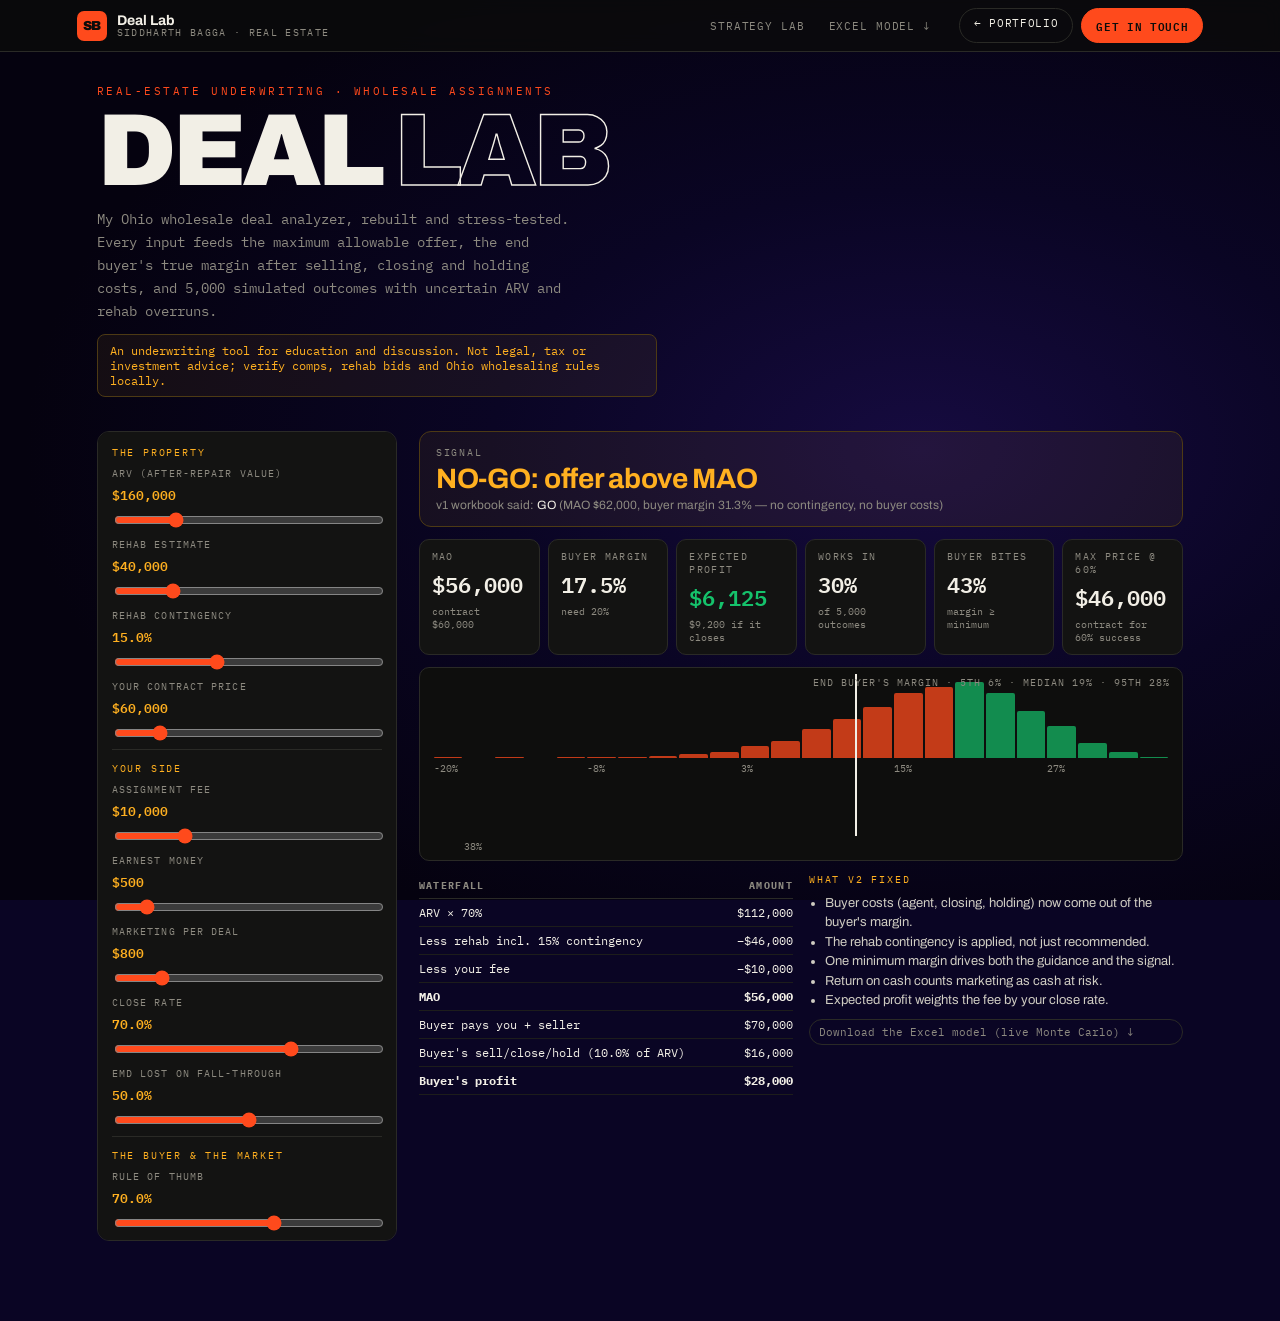
==== deal/index.html @ 759925b2 "Deploy portfolio 6800a5a" ====
<!doctype html>
<html lang="en">
  <head>
    <meta charset="UTF-8" />
    <meta name="viewport" content="width=device-width, initial-scale=1, viewport-fit=cover" />
    <title>Deal Lab | Siddharth Bagga</title>
    <meta name="description" content="Wholesale real-estate deal analyzer with Monte Carlo: maximum allowable offer, the end buyer's true margin after costs, and the odds a deal closes at a profit. By Siddharth Bagga." />
    <link rel="canonical" href="https://siddharthbagga29.github.io/deal/" />
    <meta name="theme-color" content="#0c0c0b" />
    <link rel="icon" href="/favicon.svg" type="image/svg+xml" />
    <meta property="og:type" content="website" />
    <meta property="og:title" content="Deal Lab — Siddharth Bagga" />
    <meta property="og:description" content="Stress-test a wholesale deal: MAO, buyer margin after all costs, 5,000 simulated outcomes." />
    <meta property="og:url" content="https://siddharthbagga29.github.io/deal/" />
    <meta property="og:image" content="https://siddharthbagga29.github.io/og.png" />
    <meta name="twitter:card" content="summary_large_image" />
    <link rel="preconnect" href="https://fonts.googleapis.com" />
    <link rel="preconnect" href="https://fonts.gstatic.com" crossorigin />
    <link rel="stylesheet" href="https://fonts.googleapis.com/css2?family=Archivo:wght@400;500;700;900&family=IBM+Plex+Mono:wght@400;500;600&display=swap" />
    <script type="application/ld+json">{"@context":"https://schema.org","@type":"WebApplication","name":"Deal Lab","url":"https://siddharthbagga29.github.io/deal/","applicationCategory":"FinanceApplication","operatingSystem":"Any","isAccessibleForFree":true,"author":{"@type":"Person","name":"Siddharth Bagga","url":"https://siddharthbagga29.github.io/"}}</script>
    <script type="module" crossorigin src="/assets/deal-CAB2uLjt.js"></script>
    <link rel="modulepreload" crossorigin href="/assets/styles-DfKLvva-.js">
    <link rel="modulepreload" crossorigin href="/assets/ops-BL6tucP7.js">
    <link rel="stylesheet" crossorigin href="/assets/styles-CeVORLeg.css">
    <link rel="stylesheet" crossorigin href="/assets/deal-DiV4Vrrs.css">
    <link rel="stylesheet" crossorigin href="/assets/lab-CRv44MjG.css">
  </head>
  <body>
    <div id="root"><main style="max-width:760px;margin:0 auto;padding:120px 16px;font-family:monospace;color:#8d8a80;background:#0c0c0b"><h1 style="color:#f2efe6">Deal Lab</h1><p>Wholesale deal analyzer with Monte Carlo: maximum allowable offer, the end buyer's margin after all costs, and the odds a deal works.</p></main></div>
  </body>
</html>
---- assets/styles-CeVORLeg.css ----
:root{--lightningcss-light: ;--lightningcss-dark:initial;color-scheme:dark;--ink:#0c0c0b;--ink2:#131312;--ink3:#1b1b19;--edge:#2a2a26;--bone:#f2efe6;--dim:#8d8a80;--hot:#ff4a1c;--amber:#ffb020;--grn:#15c26b;--cyan:#58d6ff;--red:#ff4d4d;--paper:#f4f1e8;--paperink:#1a1a17;--paperline:#d6d1c2;--disp:"Archivo", Helvetica, Arial, sans-serif;--mono:"IBM Plex Mono", ui-monospace, Menlo, monospace;--ser:"Spectral", Georgia, serif;--gutter:clamp(16px, 6vw, 92px)}*{box-sizing:border-box}html{background:#0a0524 radial-gradient(70% 60% at 72%,#160b40 0%,#0a0524 48%,#05020f 100%) fixed;margin:0}body{background:0 0;margin:0}main{z-index:1;position:relative}body{font-family:var(--disp);color:var(--bone);-webkit-font-smoothing:antialiased;overflow-x:hidden}a{color:inherit}button{font:inherit;color:inherit}::selection{background:var(--hot);color:var(--ink)}:focus-visible{outline:2px solid var(--hot);outline-offset:2px}.skip{z-index:100;background:var(--hot);color:var(--ink);font-family:var(--mono);border-radius:6px;padding:8px 12px;font-size:12px;position:fixed;top:-60px;left:8px}.skip:focus{top:8px}.tape{z-index:45;background:var(--ink2);border-bottom:1px solid var(--edge);height:30px;position:sticky;top:0;overflow:hidden}.tape-r{white-space:nowrap;width:max-content;line-height:30px;font-family:var(--mono);color:var(--dim);font-variant-numeric:tabular-nums;font-size:11px;display:flex}.tape-r span{padding-right:28px}.tape-r b{color:var(--bone);font-weight:500}.tape-r u{color:var(--dim);text-decoration:none}.tape-r u.up{color:var(--grn)}.tape-r u.down{color:var(--red)}.rig{position:relative}.vp{height:100vh;align-items:center;height:100svh;display:flex;position:sticky;top:0;overflow:hidden}.film{will-change:transform;display:flex}.panel{width:100vw;height:100vh;height:100svh;padding:96px var(--gutter) 200px;flex-direction:column;flex:none;justify-content:center;gap:14px;min-width:0;display:flex}.stack .panel{width:100%;height:auto;min-height:92svh;padding:56px 16px 170px}.panel-jarvis{justify-content:flex-start;padding-top:96px;overflow-y:auto}.stack .panel-jarvis{overflow:visible}.kicker{font-family:var(--mono);letter-spacing:.24em;text-transform:uppercase;color:var(--hot);font-size:10.5px}.mega{letter-spacing:-.045em;text-transform:uppercase;text-wrap:balance;margin:0;font-size:clamp(42px,10.5vw,142px);font-weight:900;line-height:.86}.mega em{-webkit-text-stroke:1.4px var(--bone);color:#0000;font-style:normal}.sub{font-family:var(--mono);color:var(--dim);max-width:60ch;margin:0;font-size:clamp(11.5px,1.4vw,14px);line-height:1.65}.sub b{color:var(--bone);font-weight:500}.sub a{text-decoration:none}.sec{letter-spacing:-.035em;text-transform:uppercase;margin:0;font-size:clamp(24px,4vw,46px);font-weight:900}.row{flex-wrap:wrap;gap:11px;display:flex}.foot{font-family:var(--mono);color:var(--dim);max-width:70ch;margin:18px 0 0;font-size:10.5px;line-height:1.6}.cta{border:1px solid var(--bone);font-family:var(--mono);letter-spacing:.1em;text-transform:uppercase;color:var(--bone);cursor:pointer;background:0 0;border-radius:999px;align-items:center;gap:9px;width:max-content;padding:11px 20px;font-size:11px;text-decoration:none;transition:background .25s,color .25s;display:inline-flex}.cta:hover{background:var(--bone);color:var(--ink)}.cta.hot{background:var(--hot);border-color:var(--hot);color:var(--ink);font-weight:600}.cta.hot:hover{background:var(--bone);border-color:var(--bone)}.hud{border:1px solid var(--edge);background:color-mix(in srgb, var(--ink2) 80%, transparent);border-radius:8px;grid-template-columns:repeat(auto-fit,minmax(150px,max-content));gap:6px 22px;max-width:860px;margin:4px 0 6px;padding:10px 14px;display:grid}.hud div{flex-direction:column;gap:2px;display:flex}.hud dt{font-family:var(--mono);letter-spacing:.2em;color:var(--amber);font-size:9px}.hud dd{font-family:var(--mono);color:var(--bone);margin:0;font-size:11.5px}.statrow{flex-wrap:wrap;gap:clamp(18px,4vw,56px);display:flex}.stat .v{letter-spacing:-.04em;font-variant-numeric:tabular-nums;color:var(--hot);font-size:clamp(30px,5.2vw,64px);font-weight:900;line-height:1}.stat .k{font-family:var(--mono);letter-spacing:.14em;text-transform:uppercase;color:var(--dim);max-width:20ch;margin-top:7px;font-size:10px;line-height:1.5}.term{border:1px solid var(--edge);background:#07090c;border-radius:4px;width:100%;max-width:860px;overflow:hidden}.term .th{border-bottom:1px solid var(--edge);font-family:var(--mono);letter-spacing:.14em;color:var(--amber);background:#0d1117;justify-content:space-between;gap:8px;padding:6px 10px;font-size:10px;display:flex}.term .tb{height:clamp(160px,30vh,260px);font-family:var(--mono);padding:11px 12px;font-size:12px;line-height:1.55;overflow-y:auto}.term .ln{white-space:pre-wrap;word-break:break-word}.term .sys{color:#8a6118}.term .ok{color:var(--grn)}.term .ok .jvt{color:var(--bone)}.term .hd{color:var(--amber);margin-top:7px;font-weight:600}.term .kv{gap:9px;display:flex}.term .kv b{color:#5e6b76;flex:none;min-width:112px;font-weight:400}.term a{color:var(--cyan);border-bottom:1px dotted var(--cyan);text-decoration:none}.term .cl{border-top:1px solid var(--edge);background:#05070a;align-items:center;gap:7px;padding:8px 11px;display:flex}.term .cl span{color:var(--amber);font-family:var(--mono)}.term .cl input{min-width:0;color:var(--bone);font-family:var(--mono);letter-spacing:.02em;background:0 0;border:0;outline:0;flex:1;font-size:16px}@media (min-width:761px){.term .cl input{font-size:12.5px}}.term .cl button{border:1px solid var(--amber);color:var(--amber);font-family:var(--mono);cursor:pointer;letter-spacing:.1em;background:0 0;padding:3px 8px;font-size:10px}.term .cl button:hover{background:var(--amber);color:#000}.fkrow{flex-wrap:wrap;gap:5px;display:flex}.fk{border:1px solid var(--edge);background:var(--ink2);color:var(--dim);font-family:var(--mono);cursor:pointer;letter-spacing:.08em;padding:6px 10px;font-size:10px}.fk:hover{border-color:var(--amber);color:var(--amber)}.model-grid{grid-template-columns:minmax(0,1.5fr) minmax(260px,1fr);align-items:start;gap:18px;width:100%;max-width:1180px;display:grid}@media (max-width:1000px){.model-grid{grid-template-columns:1fr}}.xl{background:var(--paper);color:var(--paperink);border-radius:4px;min-width:0;overflow:hidden;box-shadow:0 16px 40px #00000080}.xl .bar{color:#fff;background:#217346;flex-wrap:wrap;gap:9px;padding:6px 10px;font-size:11.5px;font-weight:600;display:flex}.xl .bar .f{opacity:.86;font-weight:400;font-family:var(--mono);margin-left:auto;font-size:10px}.xl .fb{border-bottom:1px solid var(--paperline);font-family:var(--mono);background:#fff;font-size:11.5px;display:flex}.xl .fb .nb{border-right:1px solid var(--paperline);background:#fafafa;width:62px;padding:5px 8px;font-weight:600}.xl .fb .fx{border-right:1px solid var(--paperline);color:#687078;place-items:center;width:26px;font-style:italic;display:grid}.xl .fb .fc{color:#1a56c4;white-space:nowrap;flex:1;min-width:0;padding:5px 9px;overflow-x:auto}.xl .gw{max-height:clamp(180px,40vh,380px);overflow:auto}.xl table{border-collapse:collapse;font-variant-numeric:tabular-nums;width:100%;min-width:600px}.xl th,.xl td{border:1px solid var(--paperline);height:21px;font-family:var(--mono);white-space:nowrap;padding:0 6px;font-size:11px}.xl th{color:#4a5560;text-align:center;z-index:1;background:#f0f0ee;font-size:9.5px;font-weight:500;position:sticky;top:0}.xl td.rn{color:#4a5560;text-align:center;background:#f0f0ee;width:26px;font-size:9.5px}.xl td.lb{font-family:var(--disp);font-weight:500}.xl td.lb.hd{color:#1a5c38;background:#eef4f0;font-weight:700}.xl td.n{text-align:right;cursor:cell}.xl td.yr,.xl td.lb.yr{color:#4a5560;background:#f7f7f5;font-weight:600}.xl td.out{color:#b26a00;background:#fff8e6;font-weight:600}.xl td.bad{color:#b3302b;background:#ffecec;font-weight:600}.xl td.inp{color:#1a56c4;background:#eaf1fd;font-weight:600}.xl td.est{color:#1a56c4}.xl td.sel{outline-offset:-2px;outline:2px solid #217346}.xl .sb{border-top:1px solid var(--paperline);font-family:var(--mono);color:#687078;background:#f0f0ee;flex-wrap:wrap;gap:14px;padding:5px 10px;font-size:10px;display:flex}.xl .sb b{color:#1b1f23;font-weight:600}.model-side{flex-direction:column;gap:14px;display:flex}.sliders{flex-wrap:wrap;gap:18px;display:flex}.sl{flex-direction:column;flex:1;gap:4px;min-width:140px;display:flex}.sl label{font-family:var(--mono);letter-spacing:.11em;text-transform:uppercase;color:var(--dim);font-size:10px}.sl output{font-family:var(--mono);color:var(--amber);font-size:15px;font-weight:600}.sl input{width:100%;accent-color:var(--hot)}.eqbox .k{font-family:var(--mono);letter-spacing:.11em;text-transform:uppercase;color:var(--dim);font-size:10px}.eqbox .v{font-family:var(--mono);color:var(--hot);font-variant-numeric:tabular-nums;font-size:clamp(26px,3.4vw,40px);font-weight:600;line-height:1.1}.eqbox .v.err{color:var(--red)}.eqbox .s{font-family:var(--mono);font-size:10.5px}.eqbox .s.pass{color:var(--grn)}.eqbox .s.fail{color:var(--red)}.sens-h{font-family:var(--mono);letter-spacing:.12em;text-transform:uppercase;color:var(--dim);margin-bottom:6px;font-size:9.5px}.sens-grid{font-family:var(--mono);grid-template-columns:44px repeat(5,1fr);gap:3px;font-size:11px;display:grid}.sens-grid .ax{color:var(--dim);place-items:center;font-size:10px;display:grid}.sens .cell{border:1px solid var(--edge);cursor:pointer;color:var(--bone);font-variant-numeric:tabular-nums;border-radius:3px;padding:6px 0;position:relative}.sens .cell.on{outline:2px solid var(--amber);outline-offset:1px}.vdr{perspective:900px;grid-template-columns:210px 1fr;gap:14px;width:100%;min-width:0;max-width:980px;display:grid}@media (max-width:760px){.vdr{grid-template-columns:1fr}}.vdr .idx{border:1px solid var(--edge);background:var(--ink2);border-radius:5px;height:max-content;padding:10px}.vdr .idx .t{font-family:var(--mono);letter-spacing:.16em;color:var(--amber);margin:7px 0 4px;font-size:9.5px}.vdr .idx button{text-align:left;width:100%;color:var(--dim);font-family:var(--disp);cursor:pointer;background:0 0;border:0;border-radius:3px;gap:7px;padding:6px;font-size:12px;display:flex;position:relative}.vdr .idx button .n{font-family:var(--mono);color:#5d6b79;z-index:1;font-size:10px;position:relative}.vdr .idx button:hover{color:var(--bone)}.vdr .idx button[aria-current=true]{color:var(--amber)}.vdr .idx .pill{z-index:0;background:#2a2118;border-radius:3px;position:absolute;inset:0}.vdr .idx button{isolation:isolate}.vdr .wm{font-family:var(--mono);color:var(--dim);font-size:10px}.doc{background:var(--paper);color:var(--paperink);transform-origin:top;background-image:repeating-linear-gradient(0deg,#0000 0 24px,#00000007 24px 25px);border-radius:3px;min-height:clamp(200px,34vh,300px);padding:clamp(16px,2.6vw,26px);position:relative;overflow:hidden;box-shadow:0 16px 40px #00000080}.doc:after{content:"CONFIDENTIAL";font-family:var(--mono);letter-spacing:.13em;color:#b3302b26;pointer-events:none;font-size:clamp(17px,3vw,30px);font-weight:600;position:absolute;top:22px;right:-26px;transform:rotate(25deg)}.doc h3{font-family:var(--ser);margin:0 0 3px;font-size:clamp(17px,2.3vw,22px);font-weight:600}.doc .dl{font-family:var(--mono);letter-spacing:.14em;color:#5f5c52;text-transform:uppercase;font-size:9.5px}.doc p,.doc ul{font-family:var(--ser);max-width:62ch;margin:9px 0;font-size:14px;line-height:1.6}.doc ul{padding-left:18px}.doc table{border-collapse:collapse;width:100%;font-family:var(--mono);font-variant-numeric:tabular-nums;margin:7px 0;font-size:11.5px}.doc th{text-align:left;letter-spacing:.11em;color:#5f5c52;border-bottom:1.5px solid var(--paperink);text-transform:uppercase;padding:0 8px 5px 0;font-size:9px}.doc td{border-bottom:1px solid var(--paperline);padding:5px 8px 5px 0}.doc .r{text-align:right}.rd{background:var(--paperink);color:#0000;cursor:pointer;border-radius:1px;padding:0 4px;transition:background .28s,color .28s}.rd:hover,.rd:focus-visible{color:var(--paperink);background:#ff4a1c38;outline:none}.worklist{width:100%;max-width:920px}.work{border-top:1px solid var(--edge);color:var(--bone);flex-wrap:wrap;align-items:baseline;gap:clamp(10px,2.4vw,26px);padding:clamp(10px,1.5vw,15px) 0;text-decoration:none;display:flex;position:relative}.work:last-child{border-bottom:1px solid var(--edge)}.work .num{font-family:var(--mono);color:var(--dim);flex:none;font-size:10.5px}.work .ttl{letter-spacing:-.025em;flex:1;min-width:0;font-size:clamp(17px,2.6vw,28px);font-weight:700}.work .meta{font-family:var(--mono);color:var(--dim);flex:none;font-size:10px}.work .underline{background:var(--hot);transform-origin:0;height:1px;position:absolute;bottom:-1px;left:0;right:0}.desk{z-index:40;pointer-events:none;border:1px solid var(--edge);-webkit-backdrop-filter:blur(6px);backdrop-filter:blur(6px);background:#131312eb;border-radius:10px;width:clamp(120px,12vw,180px);padding:8px 8px 5px;position:fixed;bottom:14px;left:14px}.desk canvas{aspect-ratio:25/17;filter:drop-shadow(0 12px 22px #0000008c);width:100%;display:block}.desk-act{font-family:var(--mono);letter-spacing:.15em;text-transform:uppercase;color:var(--hot);text-align:center;height:14px;margin-top:2px;font-size:9.5px;overflow:hidden}.desk-act span{display:inline-block}@media (max-width:620px){.desk{width:112px;padding:6px 6px 4px;bottom:8px;left:8px}.desk-act{font-size:8px}}.dots{z-index:44;flex-direction:column;gap:0;display:flex;position:fixed;top:50%;right:9px;transform:translateY(-50%)}.dots button{cursor:pointer;background:0 0;border:0;place-items:center;width:24px;height:24px;padding:0;display:grid;position:relative}.dots button:before{content:"";border:1px solid var(--dim);border-radius:50%;width:10px;height:10px;transition:background .2s,border-color .2s,transform .2s}.dots button[aria-current=true]:before{background:var(--hot);border-color:var(--hot);transform:scale(1.35)}.dot-label{white-space:nowrap;font-family:var(--mono);letter-spacing:.1em;text-transform:uppercase;color:var(--bone);background:var(--ink2);border:1px solid var(--edge);opacity:0;pointer-events:none;border-radius:4px;padding:3px 7px;font-size:10px;transition:opacity .2s;position:absolute;top:50%;right:18px;transform:translateY(-50%)}.dots button:hover .dot-label,.dots button:focus-visible .dot-label{opacity:1}.progress{background:var(--hot);transform-origin:0;z-index:46;height:2px;position:fixed;bottom:0;left:0;right:0}.hint{font-family:var(--mono);letter-spacing:.14em;color:var(--bone);z-index:46;text-transform:uppercase;pointer-events:none;font-size:10px;position:fixed;bottom:14px;left:50%;translate:-50%}.cursor{border:1px solid var(--hot);pointer-events:none;z-index:90;mix-blend-mode:difference;border-radius:50%;position:fixed;top:0;left:0;translate:-50% -50%}.bursts{pointer-events:none;z-index:80;position:fixed;inset:0}.burst{font-family:var(--mono);color:var(--amber);white-space:nowrap;background:#0c0c0bd9;border:1px solid #3a2e20;border-radius:4px;padding:3px 7px;font-size:11px;position:absolute;translate:-50% -100%}.ripple{border:1.5px solid var(--hot);border-radius:50%;width:22px;height:22px;margin:-11px 0 0 -11px;position:absolute}.orb{flex:none;place-items:center;display:grid;position:relative}.orb-ring{border:1.5px solid;border-radius:50%;position:absolute;inset:8%;border-top-color:#0000!important}.orb-core{border-radius:50%;width:46%;height:46%;box-shadow:0 0 22px #ff4a1c73}.jx{border:1px solid var(--edge);background:linear-gradient(#151513,#10100f);border-radius:12px;flex-direction:column;width:100%;min-width:0;display:flex;overflow:hidden}.jx-station{max-width:920px}.jx-head{border-bottom:1px solid var(--edge);align-items:center;gap:12px;padding:10px 12px;display:flex}.jx-title{flex-direction:column;flex:1;min-width:0;display:flex}.jx-title strong{font-family:var(--mono);letter-spacing:.3em;font-size:13px}.jx-title span{font-family:var(--mono);color:var(--dim);white-space:nowrap;text-overflow:ellipsis;font-size:10px;overflow:hidden}.jx-status{font-family:var(--mono);letter-spacing:.12em;text-transform:uppercase;border:1px solid var(--edge);color:var(--dim);white-space:nowrap;border-radius:999px;padding:4px 8px;font-size:10px}.jx-status.s-listening{color:var(--grn);border-color:var(--grn)}.jx-status.s-armed{color:var(--amber);border-color:var(--amber)}.jx-status.s-thinking{color:var(--cyan);border-color:var(--cyan)}.jx-status.s-speaking{color:var(--hot);border-color:var(--hot)}.jx-icon{border:1px solid var(--edge);color:var(--dim);cursor:pointer;background:0 0;border-radius:6px;flex:none;width:30px;height:30px}.jx-icon:hover{color:var(--bone);border-color:var(--dim)}.jx-pulse{border-bottom:1px solid var(--edge);scrollbar-width:none;background:#0b0b0a;gap:2px;display:flex;overflow-x:auto}.jx-pulse span{border-right:1px solid var(--edge);flex-direction:column;min-width:max-content;padding:5px 10px;display:flex}.jx-pulse i{font-style:normal;font-family:var(--mono);letter-spacing:.16em;color:var(--dim);font-size:8.5px}.jx-pulse b{font-family:var(--mono);color:var(--grn);font-variant-numeric:tabular-nums;font-size:11px;font-weight:500}.jx-body{flex:1;min-height:0;display:flex}.jx-main{flex-direction:column;flex:1;min-width:0;min-height:0;display:flex}.jx-log{flex-direction:column;gap:10px;height:clamp(170px,32vh,300px);padding:12px;display:flex;overflow-y:auto}.jx-full .jx-log{flex:1;height:auto;min-height:0}.jx-msg{word-break:break-word;border-radius:10px;max-width:90%;padding:9px 12px;font-size:13.5px;line-height:1.55}.jx-msg.u{background:#2a2118;border:1px solid #3a2e20;align-self:flex-end}.jx-msg.u.interim{opacity:.6;font-style:italic}.jx-msg.a{background:var(--ink3);border:1px solid var(--edge);align-self:flex-start}.jx-text{white-space:pre-wrap}.jx-skills{flex-wrap:wrap;gap:6px;margin-top:8px;display:flex}.skill{border:1px solid var(--hot);color:var(--hot);font-family:var(--mono);cursor:pointer;background:#ff4a1c14;border-radius:6px;align-items:center;gap:5px;padding:5px 9px;font-size:11px;text-decoration:none;display:inline-flex}.skill:hover{background:var(--hot);color:var(--ink)}.jx-meta{font-family:var(--mono);color:var(--dim);flex-wrap:wrap;align-items:center;gap:10px;margin-top:7px;font-size:10px;display:flex}.jx-meta button{color:var(--dim);font-family:var(--mono);cursor:pointer;background:0 0;border:0;padding:0;font-size:10px;-webkit-text-decoration:underline dotted;text-decoration:underline dotted}.jx-meta button:hover{color:var(--bone)}.tag{border:1px solid var(--edge);text-transform:uppercase;letter-spacing:.1em;border-radius:3px;padding:1px 6px;font-size:9px}.tag.e-instant{color:var(--grn);border-color:#1d4a33}.tag.e-neural{color:var(--cyan);border-color:#1e4252}.tag.e-guard-fallback{color:var(--amber);border-color:#4d3a14}.jx-src,.jx-trace{border:1px solid var(--edge);background:#0d0d0c;border-radius:6px;margin:8px 0 0;padding:8px 8px 8px 26px;font-size:11.5px;overflow:hidden}.jx-src li{color:var(--dim);margin:3px 0}.jx-src b{color:var(--amber);font-weight:500;font-family:var(--mono);font-size:10.5px}.jx-trace{font-family:var(--mono);font-size:10.5px}.jx-trace li{color:var(--dim);margin:2px 0}.jx-trace code{color:var(--cyan)}.jx-trace .k-guard code{color:var(--amber)}.jx-trace .k-tool code{color:var(--hot)}.digest-h{font-family:var(--mono);letter-spacing:.14em;color:var(--amber);justify-content:space-between;align-items:center;margin-bottom:4px;font-size:10px;display:flex}.digest p{border-left:2px solid #0000;border-radius:2px;margin:6px 0;padding:4px 8px;transition:background .3s,border-color .3s}.digest p.now{border-left-color:var(--hot);background:#ff4a1c1a}.digest b{color:var(--amber);font-weight:600}.jx-warn{font-family:var(--mono);color:var(--amber);margin:0 12px;font-size:11px}.jx-note{font-family:var(--mono);color:var(--dim);margin:0 12px 10px;font-size:10.5px}.jx-compose{border-top:1px solid var(--edge);align-items:center;gap:7px;padding:10px;display:flex}.jx-compose input{background:var(--ink);border:1px solid var(--edge);min-width:0;color:var(--bone);font-family:var(--disp);border-radius:8px;outline:0;flex:1;padding:9px 12px;font-size:16px}@media (min-width:761px){.jx-compose input{font-size:13.5px}}.jx-compose input:focus{border-color:var(--hot)}.jx-agent{background:var(--ink);color:var(--bone);border:1px solid var(--edge);font-family:var(--mono);border-radius:8px;padding:8px;font-size:11px}.jx-mic,.jx-send{cursor:pointer;border-radius:8px;flex:none}.jx-mic{border:1px solid var(--edge);background:var(--ink);width:40px;height:38px;color:var(--bone);place-items:center;display:grid}.jx-mic.live{border-color:var(--grn);color:var(--grn);box-shadow:0 0 0 4px #15c26b26}.jx-mic:disabled{opacity:.35;cursor:not-allowed}.jx-send{border:1px solid var(--hot);background:var(--hot);color:var(--ink);font-family:var(--mono);letter-spacing:.09em;text-transform:uppercase;height:38px;padding:0 15px;font-size:11px;font-weight:600}.jx-send:disabled{opacity:.45;cursor:default}.jx-chips{flex-wrap:wrap;gap:6px;padding:0 10px 8px;display:flex}.chip{border:1px solid var(--edge);color:var(--dim);font-family:var(--mono);cursor:pointer;background:0 0;border-radius:999px;padding:5px 9px;font-size:10.5px}.chip:hover{border-color:var(--hot);color:var(--hot)}.jx-toggles{flex-wrap:wrap;align-items:center;gap:14px;padding:0 12px 10px;display:flex}.toggle{cursor:pointer;font-family:var(--mono);color:var(--bone);background:0 0;border:0;align-items:center;gap:7px;padding:0;font-size:10.5px;display:inline-flex}.toggle:disabled{opacity:.4;cursor:not-allowed}.toggle em{color:var(--dim);font-style:normal}.toggle .track{background:var(--edge);border-radius:999px;width:28px;height:14px;padding:2px;display:flex}.toggle[aria-checked=true] .track{background:var(--hot)}.toggle .knob{background:var(--bone);border-radius:50%;width:10px;height:10px;display:block}.jx-rail{border-right:1px solid var(--edge);flex-direction:column;flex:none;gap:6px;width:250px;padding:10px;display:flex;overflow-y:auto}@media (max-width:860px){.jx-rail{display:none}}.rail-h{font-family:var(--mono);letter-spacing:.2em;text-transform:uppercase;color:var(--amber);margin:8px 0 2px;font-size:9.5px}.rail-item{text-align:left;cursor:pointer;background:0 0;border:1px solid #0000;border-radius:6px;flex-direction:column;gap:2px;padding:7px 8px;display:flex}.rail-item b{font-size:13px}.rail-item span{font-family:var(--mono);color:var(--dim);font-size:10px}.rail-item:hover{background:var(--ink3)}.rail-item[aria-pressed=true]{border-color:var(--hot);background:#ff4a1c12}.rail-card{border:1px solid var(--edge);border-radius:8px;flex-direction:column;gap:8px;padding:8px;font-size:12px;display:flex}.rail-row{flex-wrap:wrap;align-items:center;gap:6px;display:flex}.rail-row em{width:100%;font-style:normal;font-family:var(--mono);color:var(--dim);padding-left:14px;font-size:10px}.led{background:var(--edge);border-radius:50%;flex:none;width:8px;height:8px}.led.on{background:var(--grn);box-shadow:0 0 8px var(--grn)}.led.warn{background:var(--amber)}.dl-bar{background:var(--edge);border-radius:2px;height:4px;overflow:hidden}.dl-bar i{background:var(--cyan);height:100%;display:block}.rail-skills{color:var(--dim);flex-direction:column;gap:5px;margin:0;padding:0;font-size:11.5px;list-style:none;display:flex}.rail-skills code{color:var(--hot);font-size:10.5px}.launcher{z-index:50;border:1px solid var(--edge);cursor:pointer;-webkit-backdrop-filter:blur(8px);backdrop-filter:blur(8px);background:#131312eb;border-radius:999px;align-items:center;gap:10px;padding:6px 14px 6px 6px;display:flex;position:fixed;bottom:26px;right:16px;box-shadow:0 10px 30px #00000080}.launcher>span{font-family:var(--mono);letter-spacing:.08em;text-transform:uppercase;align-items:center;gap:8px;font-size:11px;display:flex}.launcher kbd,.pal kbd{font-family:var(--mono);border:1px solid var(--edge);color:var(--dim);border-radius:4px;padding:1px 5px;font-size:9.5px}@media (hover:none){.launcher kbd{display:none}}@media (max-width:620px){.launcher{bottom:16px;right:10px}}.overlay{z-index:70;-webkit-backdrop-filter:blur(10px);backdrop-filter:blur(10px);background:#050505b8;justify-content:center;align-items:center;padding:16px;display:flex;position:fixed;inset:0}.overlay-panel{width:min(1180px,100%);height:min(860px,100%);display:flex}.overlay-panel .jx{height:100%;box-shadow:0 30px 80px #0009}@media (max-width:620px){.overlay{padding:0}.overlay-panel .jx{border-radius:0}}.pal-back{z-index:85;-webkit-backdrop-filter:blur(4px);backdrop-filter:blur(4px);background:#05050599;justify-content:center;align-items:flex-start;padding:12vh 16px 16px;display:flex;position:fixed;inset:0}.pal{background:var(--ink2);border:1px solid var(--edge);border-radius:12px;width:min(620px,100%);overflow:hidden;box-shadow:0 30px 80px #0009}.pal input{border:0;border-bottom:1px solid var(--edge);width:100%;color:var(--bone);font-size:16px;font-family:var(--disp);background:0 0;outline:0;padding:14px 16px}.pal ul{max-height:50vh;margin:0;padding:6px;list-style:none;overflow-y:auto}.pal-g{font-family:var(--mono);letter-spacing:.18em;text-transform:uppercase;color:var(--amber);padding:8px 10px 4px;font-size:9.5px}.pal button{text-align:left;cursor:pointer;background:0 0;border:0;border-radius:6px;justify-content:space-between;gap:10px;width:100%;padding:8px 10px;font-size:13.5px;display:flex}.pal button.on{background:var(--ink3);color:var(--hot)}.pal-f{border-top:1px solid var(--edge);font-family:var(--mono);color:var(--dim);gap:14px;padding:8px 14px;font-size:10px;display:flex}@media (prefers-reduced-motion:reduce){*{scroll-behavior:auto!important;transition-duration:.01ms!important;animation-duration:.01ms!important}}.jx-seg{border:1px solid var(--edge);border-radius:8px;gap:2px;width:max-content;max-width:calc(100% - 20px);margin:0 10px;padding:3px;display:flex}.jx-seg button{font-family:var(--mono);letter-spacing:.08em;text-transform:uppercase;color:var(--dim);cursor:pointer;isolation:isolate;background:0 0;border:0;border-radius:6px;padding:5px 12px;font-size:10.5px;position:relative}.jx-seg button[aria-selected=true]{color:var(--ink)}.jx-seg .seg-pill{background:var(--hot);z-index:-1;border-radius:6px;position:absolute;inset:0}.jx-station .jx-compose{border-top:0}.jx-station .jx-seg{margin-top:10px}.jx-station .jx-main>.jx-log{border-bottom:1px solid var(--edge)}@media (max-width:620px){.dots{display:none}.launcher{padding:5px}.launcher>span{display:none}.desk-act{white-space:nowrap;text-overflow:ellipsis;overflow:hidden}.jx-title span{display:none}.jx-log{height:38svh}.hud{grid-template-columns:1fr 1fr}}.nav{z-index:47;height:52px;padding:0 var(--gutter);background:color-mix(in srgb, var(--ink) 82%, transparent);-webkit-backdrop-filter:blur(10px);backdrop-filter:blur(10px);border-bottom:1px solid var(--edge);align-items:center;gap:18px;display:flex;position:fixed;top:30px;left:0;right:0}.nav-id{align-items:center;gap:10px;min-width:0;text-decoration:none;display:flex}.mono-mark{background:var(--hot);width:30px;height:30px;color:var(--ink);letter-spacing:-.02em;border-radius:7px;flex:none;place-items:center;font-size:13px;font-weight:900;display:grid}.nav-name{white-space:nowrap;flex-direction:column;font-size:14px;font-weight:700;line-height:1.1;display:flex}.nav-name em{font-style:normal;font-family:var(--mono);letter-spacing:.14em;text-transform:uppercase;color:var(--dim);font-size:9.5px;font-weight:400}.nav-links{gap:4px;margin-left:auto;display:flex}.nav-links a{font-family:var(--mono);letter-spacing:.08em;text-transform:uppercase;color:var(--dim);padding:8px 10px;font-size:11px;text-decoration:none;position:relative}.nav-links a:hover,.nav-links a[aria-current]{color:var(--bone)}.nav-u{background:var(--hot);border-radius:1px;height:2px;position:absolute;bottom:2px;left:10px;right:10px}.nav-cta{flex:none;gap:8px;display:flex}.nav-btn{border:1px solid var(--edge);font-family:var(--mono);letter-spacing:.06em;text-transform:uppercase;cursor:pointer;white-space:nowrap;background:0 0;border-radius:999px;padding:7px 14px;font-size:11px;text-decoration:none}.nav-btn:hover{border-color:var(--bone)}.nav-btn.hot{background:var(--hot);border-color:var(--hot);color:var(--ink);font-weight:600}@media (max-width:980px){.nav-links{display:none}.nav-cta{margin-left:auto}}@media (max-width:480px){.nav-name em{display:none}.nav-btn{padding:7px 10px;font-size:10px}.nav-name{font-size:13px}}.stack .panel{padding-top:104px}.avail{width:max-content;max-width:100%;font-family:var(--mono);letter-spacing:.04em;color:var(--bone);background:#15c26b12;border:1px solid #1d4a33;border-radius:999px;align-items:center;gap:9px;padding:6px 12px;font-size:11px;display:inline-flex}.pulse{background:var(--grn);border-radius:50%;flex:none;width:8px;height:8px;animation:2s infinite pulse;box-shadow:0 0 #15c26b99}@keyframes pulse{70%{box-shadow:0 0 0 8px #15c26b00}to{box-shadow:0 0 #15c26b00}}.panel-exp{justify-content:flex-start;overflow-y:auto}.tl{border-left:1px solid var(--edge);flex-direction:column;gap:14px;max-width:980px;margin:0;padding:0;list-style:none;display:flex}.tl>li{grid-template-columns:150px 1fr;gap:16px;padding-left:18px;display:grid;position:relative}.tl>li:before{content:"";background:var(--hot);border-radius:50%;width:9px;height:9px;position:absolute;top:6px;left:-5px}.tl-when{font-family:var(--mono);color:var(--amber);padding-top:2px;font-size:11px}.tl-body h3{letter-spacing:-.01em;margin:0;font-size:clamp(15px,1.8vw,19px)}.tl-body h3 span{color:var(--dim);font-weight:400}.tl-tag{font-family:var(--mono);letter-spacing:.08em;text-transform:uppercase;color:var(--grn);margin:5px 0 2px;font-size:10px;display:inline-block}.tl-body ul{color:#cfccc2;max-width:78ch;margin:4px 0 0;padding-left:16px;font-size:13.5px;line-height:1.55}@media (max-width:700px){.tl>li{grid-template-columns:1fr;gap:4px}}.edu{grid-template-columns:repeat(auto-fit,minmax(220px,1fr));gap:10px 22px;max-width:980px;margin:6px 0 0;display:grid}.edu dt{font-size:13.5px;font-weight:700}.edu dd{font-family:var(--mono);color:var(--dim);margin:2px 0 0;font-size:11px}.mega-sm{font-size:clamp(40px,7vw,96px)}.paths{grid-template-columns:repeat(3,minmax(0,1fr));gap:12px;width:100%;max-width:980px;display:grid}@media (max-width:760px){.paths{grid-template-columns:1fr}}.path{text-align:left;border:1px solid var(--edge);background:var(--ink2);cursor:pointer;border-radius:10px;flex-direction:column;gap:6px;padding:14px 16px;display:flex}.path b{font-size:18px}.path span{color:var(--dim);font-size:13px;line-height:1.45}.path em{font-style:normal;font-family:var(--mono);color:var(--hot);letter-spacing:.06em;text-transform:uppercase;margin-top:4px;font-size:11px}.path:hover{border-color:var(--hot)}.direct{flex-wrap:wrap;align-items:center;gap:14px 28px;display:flex}.direct>div:not(.row){flex-direction:column;gap:2px;display:flex}.direct .lbl{font-family:var(--mono);letter-spacing:.18em;text-transform:uppercase;color:var(--amber);font-size:9.5px}.direct .val{font-family:var(--mono);color:var(--bone);-webkit-user-select:all;user-select:all;font-size:14px;text-decoration:none}a.chip{text-decoration:none}.cx-back{z-index:88;-webkit-backdrop-filter:blur(8px);backdrop-filter:blur(8px);background:#050505b3;justify-content:center;align-items:center;padding:16px;display:flex;position:fixed;inset:0}.cx{background:var(--ink2);border:1px solid var(--edge);border-radius:14px;width:min(760px,100%);max-height:100%;overflow-y:auto;box-shadow:0 30px 80px #0009}.cx-head{border-bottom:1px solid var(--edge);justify-content:space-between;gap:12px;padding:18px 20px 12px;display:flex}.cx-head h2{letter-spacing:-.02em;margin:4px 0;font-size:24px}.cx-head p{color:var(--dim);margin:0;font-size:13px}.cx-form{flex-direction:column;gap:14px;padding:14px 20px 18px;display:flex}.cx-intents{border:0;grid-template-columns:repeat(4,minmax(0,1fr));gap:8px;margin:0;padding:0;display:grid}.cx-intents legend{font-family:var(--mono);letter-spacing:.16em;text-transform:uppercase;color:var(--amber);margin-bottom:8px;font-size:10px}.cx-intents label{border:1px solid var(--edge);cursor:pointer;border-radius:9px;flex-direction:column;gap:2px;padding:9px 10px;display:flex}.cx-intents label.on{border-color:var(--hot);background:#ff4a1c14}.cx-intents input{opacity:0;pointer-events:none;position:absolute}.cx-intents label:focus-within{outline:2px solid var(--hot);outline-offset:2px}.cx-intents b{font-size:13.5px}.cx-intents span{color:var(--dim);font-size:11px}@media (max-width:640px){.cx-intents{grid-template-columns:1fr 1fr}}.cx-grid{grid-template-columns:1fr 1fr;gap:10px 12px;display:grid}@media (max-width:520px){.cx-grid{grid-template-columns:1fr}}.cx-field{flex-direction:column;gap:4px;min-width:0;display:flex}.cx-field label,.cx-note{font-family:var(--mono);color:var(--dim);letter-spacing:.06em;font-size:10.5px}.cx-field i{color:var(--hot);font-style:normal}.cx-field input,.cx-preview textarea{background:var(--ink);border:1px solid var(--edge);color:var(--bone);font:16px var(--disp);border-radius:8px;outline:0;width:100%;padding:9px 11px}.cx-field input:focus,.cx-preview textarea:focus{border-color:var(--hot)}.cx-field.bad input{border-color:var(--red)}.cx-err{color:var(--red);font-size:11px;font-family:var(--mono)}.cx-preview{border:1px solid var(--edge);background:#0e0e0d;border-radius:10px;flex-direction:column;gap:6px;padding:10px 12px;display:flex}.cx-preview-h{font-family:var(--mono);color:var(--dim);letter-spacing:.06em;justify-content:space-between;align-items:center;gap:8px;font-size:10px;display:flex}.cx-subj{font-size:13px}.cx-subj b{color:var(--amber);font-weight:500;font-family:var(--mono);font-size:11px}.cx-preview pre{white-space:pre-wrap;word-break:break-word;font:13px/1.55 var(--disp);color:#dcd9cf;max-height:190px;margin:0;overflow-y:auto}.cx-preview pre.sel{-webkit-user-select:all;user-select:all;outline:1px dashed var(--amber)}.cx-actions{flex-wrap:wrap;align-items:center;gap:8px;display:flex}.cx-actions .cta{padding:10px 16px}.cx-actions .cta:disabled{opacity:.6;cursor:progress}.cx-or{font-family:var(--mono);color:var(--dim);font-size:10.5px}.cx-fine{color:var(--dim);margin:0;font-size:11.5px;line-height:1.5}.linkish{color:var(--bone);cursor:pointer;font:inherit;background:0 0;border:0;padding:0;-webkit-text-decoration:underline dotted;text-decoration:underline dotted}.cx-warn{color:var(--amber);margin:0;font-size:12.5px;overflow:hidden}.cx-done{flex-direction:column;align-items:flex-start;gap:10px;padding:26px 20px 24px;display:flex}.cx-done h3{margin:0;font-size:22px}.cx-done p{color:var(--dim);margin:0}.cx-check{background:var(--grn);width:44px;height:44px;color:var(--ink);border-radius:50%;place-items:center;font-size:22px;font-weight:900;display:grid}.hp{opacity:0;width:1px;height:1px;position:absolute;left:-9999px}.ssr{max-width:860px;font-family:var(--mono);color:var(--dim);margin:0 auto;padding:120px 16px 80px;font-size:13px;line-height:1.6}.ssr h1{font-family:var(--disp);color:var(--bone);letter-spacing:-.04em;text-transform:uppercase;margin:0 0 14px;font-size:clamp(40px,8vw,96px);line-height:.9}.ssr h2{font-family:var(--disp);color:var(--bone);text-transform:uppercase;letter-spacing:-.01em;margin:26px 0 6px;font-size:18px}.ssr a{color:var(--bone)}.ssr strong{color:var(--bone);font-weight:500}@media (min-width:761px) and (max-height:860px){.panel{gap:10px;padding-top:90px;padding-bottom:180px}#hero .mega{font-size:clamp(38px,8vw,108px)}.hud{padding:8px 12px}}.cx-actions{background:var(--ink2);border-top:1px solid var(--edge);z-index:2;padding:10px 0 12px;position:sticky;bottom:0}@media (max-width:520px){.cx-head p{font-size:12px}.cx-or{width:100%}.cx-actions .cta:not(.hot){padding:8px 12px;font-size:10px}.cx-actions .cta.hot{justify-content:center;width:100%}.cx-preview pre{max-height:130px}}@media (max-width:760px){.sub{font-size:13.5px}.foot,.edu dd,.stat .k,.avail,.chip,.tl-when,.tl-tag,.hud dd,.direct .lbl,.kicker,.cx-fine,.jx-meta,.desk-act{font-size:12px}.hud dt{font-size:11px}.term .tb{font-size:12.5px}}.sched{border:1px solid var(--edge);background:var(--ink2);border-radius:12px;flex-direction:column;gap:10px;width:100%;max-width:980px;padding:14px 16px;display:flex}.sched-h{flex-wrap:wrap;justify-content:space-between;align-items:center;gap:12px;display:flex}.sched-h>div{flex-direction:column;gap:2px;display:flex}.sched-h .lbl{font-family:var(--mono);letter-spacing:.18em;text-transform:uppercase;color:var(--amber);font-size:10px}.sched-h b{font-size:18px}.sched-frame{background:var(--ink2);border:0;border-radius:8px;width:100%;height:min(680px,70vh)}.sched-ok{color:var(--grn);font-family:var(--mono);margin:0;font-size:12px}.panel-research{justify-content:flex-start;gap:10px;padding-top:84px;overflow-y:auto}.rs-head{align-items:flex-end;gap:24px;width:100%;max-width:1240px;display:flex}.rs-head p{color:#bdbab0;max-width:620px;margin:0;font-size:13px;line-height:1.5}.rs-more{color:#22d3ee;white-space:nowrap}.rs-loading{font-family:var(--mono);color:var(--dim);padding:40px 0;font-size:11px}.rs-city{flex:1;width:100%;max-width:1240px;min-height:0;display:flex}@media (max-width:900px){.rs-head{flex-direction:column;align-items:flex-start;gap:8px}}.rs{grid-template-columns:repeat(auto-fit,minmax(205px,1fr));gap:12px;width:100%;max-width:1180px;display:grid}.rs-card{border:1px solid var(--edge);background:var(--ink2);border-radius:12px;flex-direction:column;gap:8px;padding:14px 16px;display:flex}.rs-tag{font-family:var(--mono);letter-spacing:.16em;text-transform:uppercase;color:var(--amber);font-size:10px}.rs-card h3{letter-spacing:-.01em;margin:0;font-size:18px}.rs-card p{color:#cfccc2;margin:0;font-size:13px;line-height:1.5}.rs-card ul{flex-wrap:wrap;gap:6px;margin:0;padding:0;list-style:none;display:flex}.rs-card li{font-family:var(--mono);color:var(--grn);border:1px solid #1d4a33;border-radius:999px;padding:2px 8px;font-size:10.5px}.rs-links{flex-wrap:wrap;gap:6px;margin-top:auto;display:flex}@media (max-width:760px){.rs-card li{font-size:12px}}.greet{z-index:51;-webkit-backdrop-filter:blur(10px);backdrop-filter:blur(10px);background:#0e1014f5;border:1px solid #1f3a44;border-radius:14px;width:min(340px,100vw - 32px);padding:12px 14px;position:fixed;bottom:84px;right:16px;box-shadow:0 18px 50px #0000008c,0 0 0 1px #22d3ee14,0 0 40px #22d3ee14}.greet:after{content:"";background:#0e1014f5;border-bottom:1px solid #1f3a44;border-right:1px solid #1f3a44;width:12px;height:12px;position:absolute;bottom:-7px;right:38px;transform:rotate(45deg)}.greet-who{font-family:var(--mono);letter-spacing:.2em;color:#22d3ee;align-items:center;gap:7px;font-size:10px;display:flex}.greet-who i{background:#22d3ee;border-radius:50%;width:8px;height:8px;animation:1.4s ease-in-out infinite greetp;box-shadow:0 0 10px #22d3ee}@keyframes greetp{50%{opacity:.35}}.greet p{color:var(--bone);margin:6px 0 10px;font-size:14px;line-height:1.5}.greet-row{flex-wrap:wrap;align-items:center;gap:6px;display:flex}.greet-row button{border:1px solid var(--edge);color:var(--dim);font-family:var(--mono);cursor:pointer;background:0 0;border-radius:999px;padding:5px 10px;font-size:10.5px}.greet-row .greet-go{background:var(--hot);border-color:var(--hot);color:var(--ink);font-weight:600}.greet-row .greet-x{margin-left:auto;padding:5px 8px}.concierge{width:min(360px,100vw - 32px)}.greet-who .greet-x{color:var(--dim);cursor:pointer;background:0 0;border:0;margin-left:auto;padding:2px 4px;font-size:12px;line-height:1}.greet-who .greet-x:hover{color:var(--bone)}.greet-who i.talking{animation:.5s ease-in-out infinite alternate greett}@keyframes greett{0%{opacity:.6;transform:scale(.8)}to{opacity:1;transform:scale(1.35)}}.greet-chips{flex-wrap:wrap;gap:6px;margin-bottom:10px;display:flex}.greet-chips button{color:var(--bone);cursor:pointer;background:#22d3ee0f;border:1px solid #1f3a44;border-radius:999px;padding:7px 12px;font-size:12.5px;transition:background .15s,border-color .15s}.greet-chips button:hover,.greet-chips button:focus-visible{background:#22d3ee29;border-color:#22d3ee;outline:none}.greet-chips .greet-go{background:var(--hot);border-color:var(--hot);color:var(--ink);font-weight:600}.greet-row .greet-later{margin-left:auto}@media (max-width:560px){.concierge{width:auto;bottom:76px;left:12px;right:12px}.greet-chips button{padding:6px 10px;font-size:12px}}@media (prefers-reduced-motion:reduce){.greet-who i,.greet-who i.talking{animation:none}}
---- assets/deal-DiV4Vrrs.css ----
.deal-group{border-bottom:1px solid var(--edge);flex-direction:column;gap:8px;padding-bottom:6px;display:flex}.deal-group .sl output{font-size:13px}.signal{border:1px solid var(--edge);border-radius:12px;flex-direction:column;gap:4px;padding:14px 16px;display:flex}.signal .lbl{font:10px var(--mono);letter-spacing:.18em;text-transform:uppercase;color:var(--dim)}.signal b{letter-spacing:-.01em;font-size:clamp(20px,2.6vw,28px)}.signal.go{background:#15c26b12;border-color:#1d4a33}.signal.go b{color:var(--grn)}.signal.no{background:#ffb0200f;border-color:#4d3a14}.signal.no b{color:var(--amber)}.signal .v1{color:var(--dim);font-size:12px}.signal .v1 i{color:var(--bone);font-style:normal}.deal-hist{grid-template-columns:repeat(30,minmax(0,1fr));padding:8px 8px 20px;position:relative}.deal-hist .hb.ok{background:#15c26bb3}.deal-hist .minline{background:var(--bone);width:2px;position:absolute;top:0;bottom:18px}.deal-notes{flex-direction:column;gap:8px;display:flex}.deal-notes ul{color:#cfccc2;margin:0;padding-left:16px;font-size:13px;line-height:1.5}
---- assets/lab-CRv44MjG.css ----
.lab .nav{top:0}.lab-main{max-width:1240px;padding:84px var(--gutter) 80px;flex-direction:column;gap:34px;margin:0 auto;display:flex}.lab-hero h1{letter-spacing:-.045em;text-transform:uppercase;margin:8px 0 12px;font-size:clamp(44px,8vw,104px);font-weight:900;line-height:.88}.lab-hero h1 em{-webkit-text-stroke:1.4px var(--bone);color:#0000;font-style:normal}.lab-flag{font-family:var(--mono);color:var(--amber);background:#ffb0200f;border:1px solid #4d3a14;border-radius:8px;max-width:80ch;margin:10px 0 0;padding:8px 12px;font-size:11.5px}.lab-grid{grid-template-columns:300px minmax(0,1fr);align-items:start;gap:22px;display:grid}@media (max-width:920px){.lab-grid{grid-template-columns:1fr}}.lab-controls{border:1px solid var(--edge);background:var(--ink2);border-radius:12px;flex-direction:column;gap:12px;max-height:calc(100vh - 90px);padding:14px;display:flex;position:sticky;top:70px;overflow-y:auto}@media (max-width:920px){.lab-controls{max-height:none;position:static}}.lab-h{font-family:var(--mono);letter-spacing:.18em;text-transform:uppercase;color:var(--amber);font-size:10px}.lab-presets{flex-wrap:wrap;gap:6px;display:flex}.lab-strats{grid-template-columns:1fr 1fr;gap:6px;display:grid}.lab-strats button{text-align:left;border:1px solid var(--edge);cursor:pointer;background:0 0;border-radius:8px;padding:8px;font-size:12.5px}.lab-strats button.on{border-color:var(--hot);background:#ff4a1c14}.lab-blurb{color:var(--dim);margin:0;font-size:12.5px;line-height:1.5}.lab-controls select{background:var(--ink);color:var(--bone);border:1px solid var(--edge);font:12px var(--mono);border-radius:6px;padding:7px}.lab-weights{flex-direction:column;gap:6px;display:flex}.lab-weights .sl output{font-size:12px}.lab-universe{border:1px solid var(--edge);font:12px var(--mono);border-radius:8px;flex-wrap:wrap;gap:8px 12px;padding:8px;display:flex}.lab-universe legend{letter-spacing:.14em;text-transform:uppercase;color:var(--dim);padding:0 4px;font-size:10px}.lab-universe label{align-items:center;gap:5px;display:flex}.lab-results{flex-direction:column;gap:12px;min-width:0;display:flex}.kpis{grid-template-columns:repeat(6,minmax(0,1fr));gap:8px;display:grid}@media (max-width:1100px){.kpis{grid-template-columns:repeat(3,minmax(0,1fr))}}.kpi{border:1px solid var(--edge);background:var(--ink2);border-radius:10px;flex-direction:column;gap:3px;padding:10px 12px;display:flex;overflow:hidden}.kpi .k{font-family:var(--mono);letter-spacing:.14em;text-transform:uppercase;color:var(--dim);font-size:9.5px}.kpi .v{font-family:var(--mono);font-variant-numeric:tabular-nums;font-size:clamp(17px,2vw,22px);font-weight:600}.kpi .v.good{color:var(--grn)}.kpi .v.bad{color:var(--bone)}.kpi .vs{font-family:var(--mono);color:var(--dim);font-size:10px}.chart{border:1px solid var(--edge);background:#0e0e0d;border-radius:10px;padding:6px;position:relative}.chart svg{touch-action:pan-y;width:100%;height:auto;display:block}.chart .grid{stroke:var(--edge);stroke-width:1px}.chart .ax{fill:var(--dim);font:10px var(--mono)}.chart .ln{fill:none;stroke-width:2px;stroke-linejoin:round}.chart .ln.s{stroke:var(--hot)}.chart .ln.b{stroke:#6e7a86;stroke-width:1.5px}.chart .end{fill:var(--bone)}.chart .cross{stroke:var(--dim);stroke-dasharray:3 3}.chart .dot.s{fill:var(--hot)}.chart .dot.b{fill:#6e7a86}.chart .tip{background:var(--ink2);border:1px solid var(--edge);font:11px var(--mono);pointer-events:none;white-space:nowrap;border-radius:6px;flex-direction:column;padding:6px 8px;display:flex;position:absolute;top:12px;transform:translate(-50%)}.chart.dd .dd-area{fill:#ff4d4d59;stroke:var(--red);stroke-width:1px}.chart .dd-label{font:10px var(--mono);color:var(--dim);letter-spacing:.1em;text-transform:uppercase;position:absolute;top:8px;right:12px}.lab-chart-foot{font:11px var(--mono);color:var(--dim);justify-content:space-between;display:flex}.lab-chart-foot label{align-items:center;gap:6px;display:flex}.sw{vertical-align:middle;width:14px;height:3px;margin:0 4px 0 10px;display:inline-block}.sw.s{background:var(--hot)}.sw.b{background:#6e7a86}.lab-table{grid-template-columns:minmax(0,1fr) minmax(0,1fr);gap:16px;display:grid}@media (max-width:700px){.lab-table{grid-template-columns:1fr}}.lab-table table{border-collapse:collapse;width:100%;font:12px var(--mono);font-variant-numeric:tabular-nums}.lab-table th{text-align:left;letter-spacing:.14em;text-transform:uppercase;color:var(--dim);border-bottom:1px solid var(--edge);padding:6px 0;font-size:9.5px}.lab-table td{border-bottom:1px solid #1d1d1b;padding:6px 0}.lab-table .r{text-align:right}.holdings{flex-direction:column;gap:7px;display:flex}.hold{font:12px var(--mono);grid-template-columns:44px 1fr 44px;align-items:center;gap:8px;display:grid}.hold i{background:var(--edge);border-radius:4px;height:8px;overflow:hidden}.hold i b{background:var(--hot);height:100%;display:block}.hold em{text-align:right;color:var(--dim);font-style:normal}.stress-grid{grid-template-columns:repeat(4,minmax(0,1fr));gap:10px;margin-top:10px;display:grid}@media (max-width:860px){.stress-grid{grid-template-columns:1fr 1fr}}.stress{border:1px solid var(--edge);background:var(--ink2);border-radius:10px;flex-direction:column;gap:6px;padding:12px;display:flex}.stress div{font-family:var(--mono);justify-content:space-between;align-items:baseline;display:flex}.stress span{font-variant-numeric:tabular-nums;font-size:18px;font-weight:600}.stress em{color:var(--dim);font-size:10.5px;font-style:normal}.pos{color:var(--grn)}.neg{color:var(--red)}.lab-method ul{color:#cfccc2;flex-direction:column;gap:8px;max-width:86ch;margin:10px 0;padding-left:18px;font-size:14px;line-height:1.55;display:flex}.lab-method a{color:var(--bone)}@media (max-width:760px){.lab-main{padding-top:76px}.kpi .k,.lab-h,.chart .ax{font-size:11px}}.lab-ops,.lab-mc{flex-direction:column;gap:12px;display:flex}.finding{border-left:3px solid var(--hot);color:#e7e3d8;background:#ff4a1c0f;border-radius:0 8px 8px 0;max-width:92ch;padding:12px 14px;font-size:14px;line-height:1.6}.finding b{color:var(--hot)}.ops-table,.mc-table{display:block;overflow-x:auto}.ops-table table,.mc-table table{min-width:860px}.lab-table td .ref{color:var(--dim);font-size:10px;font-style:normal;display:block}.lab-table .mono{font-family:var(--mono);color:var(--dim);font-size:11px}.lab-table tr.oracle td{color:var(--dim);font-style:italic}.lab-table tr.bench td{border-top:1px solid var(--edge);color:var(--bone);font-weight:600}.lab-table td .sw{margin:0 6px 0 0}.prob{position:relative}.prob i{opacity:.35;border-radius:3px;max-width:100%;height:14px;position:absolute;top:50%;right:0;transform:translateY(-50%)}.prob span{position:relative}.note{color:var(--dim);max-width:100ch;margin:0;font-size:12px;line-height:1.55}.note code{font-family:var(--mono);color:var(--bone)}.chart.sweep{max-width:760px}.chart .zero{stroke:var(--dim);stroke-dasharray:2 3}.mc-explorer{border:1px solid var(--edge);background:#0e0e0d;border-radius:10px;flex-direction:column;gap:10px;padding:12px;display:flex}.mc-controls{flex-wrap:wrap;align-items:center;gap:10px;display:flex}.mc-controls label{font:10px var(--mono);letter-spacing:.14em;text-transform:uppercase;color:var(--dim)}.mc-controls select{background:var(--ink);color:var(--bone);border:1px solid var(--edge);font:12px var(--mono);border-radius:6px;padding:6px}.mc-controls .jx-seg{margin:0}.hist{grid-template-columns:repeat(24,minmax(0,1fr));align-items:end;gap:2px;height:180px;padding-bottom:18px;display:grid}.hcol{justify-content:center;align-items:flex-end;height:100%;display:flex;position:relative}.hb{border-radius:2px 2px 0 0;width:100%;position:absolute;bottom:0}.hb.s{background:#ff4a1cbf}.hb.b{background:0 0;border:1px solid #8a97a3;border-bottom:0}.hcol span{font:9.5px var(--mono);color:var(--dim);white-space:nowrap;position:absolute;bottom:-17px;left:0}
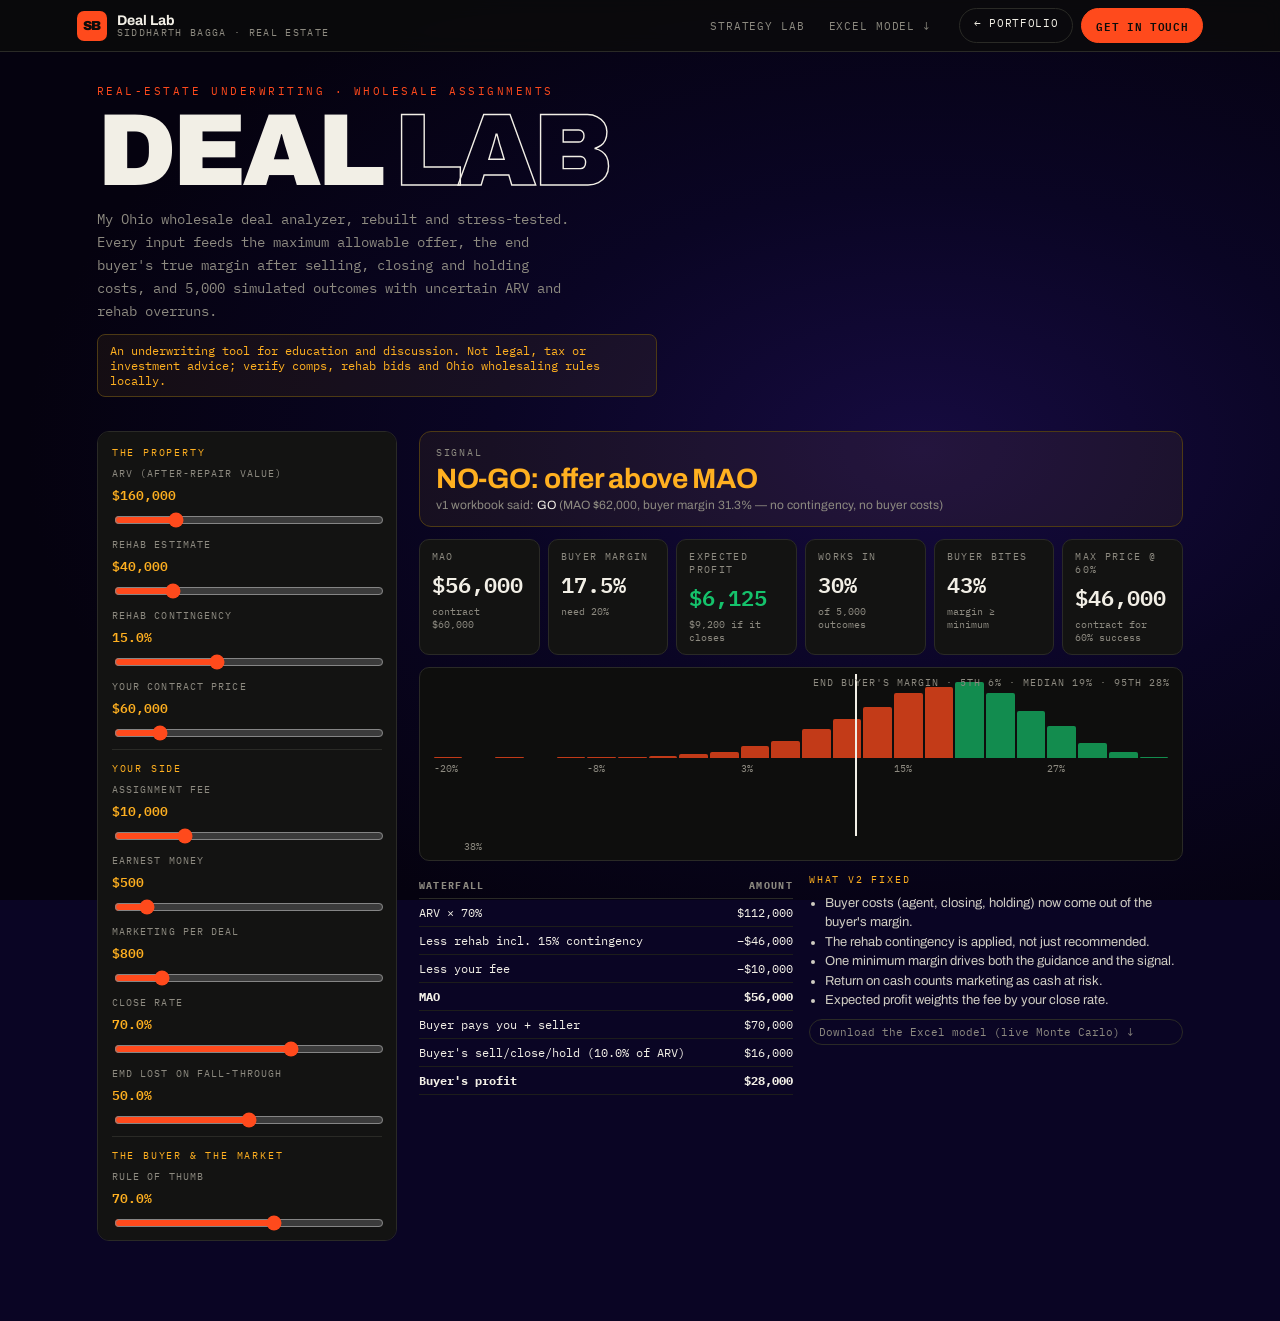
==== commit 5d6e5b84: "Deploy portfolio b370f61" ====
--- a/deal/index.html
+++ b/deal/index.html
@@ -18,10 +18,10 @@
     <link rel="preconnect" href="https://fonts.gstatic.com" crossorigin />
     <link rel="stylesheet" href="https://fonts.googleapis.com/css2?family=Archivo:wght@400;500;700;900&family=IBM+Plex+Mono:wght@400;500;600&display=swap" />
     <script type="application/ld+json">{"@context":"https://schema.org","@type":"WebApplication","name":"Deal Lab","url":"https://siddharthbagga29.github.io/deal/","applicationCategory":"FinanceApplication","operatingSystem":"Any","isAccessibleForFree":true,"author":{"@type":"Person","name":"Siddharth Bagga","url":"https://siddharthbagga29.github.io/"}}</script>
-    <script type="module" crossorigin src="/assets/deal-CAB2uLjt.js"></script>
-    <link rel="modulepreload" crossorigin href="/assets/styles-DfKLvva-.js">
+    <script type="module" crossorigin src="/assets/deal-cxZC9uB2.js"></script>
+    <link rel="modulepreload" crossorigin href="/assets/styles-DzklKlZM.js">
     <link rel="modulepreload" crossorigin href="/assets/ops-BL6tucP7.js">
-    <link rel="stylesheet" crossorigin href="/assets/styles-CeVORLeg.css">
+    <link rel="stylesheet" crossorigin href="/assets/styles-BbqmN_6c.css">
     <link rel="stylesheet" crossorigin href="/assets/deal-DiV4Vrrs.css">
     <link rel="stylesheet" crossorigin href="/assets/lab-CRv44MjG.css">
   </head>
--- a/assets/styles-BbqmN_6c.css
+++ b/assets/styles-BbqmN_6c.css
@@ -0,0 +1 @@
+:root{--lightningcss-light: ;--lightningcss-dark:initial;color-scheme:dark;--ink:#0c0c0b;--ink2:#131312;--ink3:#1b1b19;--edge:#2a2a26;--bone:#f2efe6;--dim:#8d8a80;--hot:#ff4a1c;--amber:#ffb020;--grn:#15c26b;--cyan:#58d6ff;--red:#ff4d4d;--paper:#f4f1e8;--paperink:#1a1a17;--paperline:#d6d1c2;--disp:"Archivo", Helvetica, Arial, sans-serif;--mono:"IBM Plex Mono", ui-monospace, Menlo, monospace;--ser:"Spectral", Georgia, serif;--gutter:clamp(16px, 6vw, 92px)}*{box-sizing:border-box}html{background:#0a0524 radial-gradient(70% 60% at 72%,#160b40 0%,#0a0524 48%,#05020f 100%) fixed;margin:0}body{background:0 0;margin:0}main{z-index:1;position:relative}body{font-family:var(--disp);color:var(--bone);-webkit-font-smoothing:antialiased;overflow-x:hidden}a{color:inherit}button{font:inherit;color:inherit}::selection{background:var(--hot);color:var(--ink)}:focus-visible{outline:2px solid var(--hot);outline-offset:2px}.skip{z-index:100;background:var(--hot);color:var(--ink);font-family:var(--mono);border-radius:6px;padding:8px 12px;font-size:12px;position:fixed;top:-60px;left:8px}.skip:focus{top:8px}.tape{z-index:45;background:var(--ink2);border-bottom:1px solid var(--edge);height:30px;position:sticky;top:0;overflow:hidden}.tape-r{white-space:nowrap;width:max-content;line-height:30px;font-family:var(--mono);color:var(--dim);font-variant-numeric:tabular-nums;font-size:11px;display:flex}.tape-r span{padding-right:28px}.tape-r b{color:var(--bone);font-weight:500}.tape-r u{color:var(--dim);text-decoration:none}.tape-r u.up{color:var(--grn)}.tape-r u.down{color:var(--red)}.rig{position:relative}.vp{height:100vh;align-items:center;height:100svh;display:flex;position:sticky;top:0;overflow:hidden}.film{will-change:transform;display:flex}.panel{width:100vw;height:100vh;height:100svh;padding:96px var(--gutter) 200px;flex-direction:column;flex:none;justify-content:center;gap:14px;min-width:0;display:flex}.stack .panel{width:100%;height:auto;min-height:92svh;padding:56px 16px 170px}.panel-jarvis{justify-content:flex-start;padding-top:96px;overflow-y:auto}.stack .panel-jarvis{overflow:visible}.kicker{font-family:var(--mono);letter-spacing:.24em;text-transform:uppercase;color:var(--hot);font-size:10.5px}.mega{letter-spacing:-.045em;text-transform:uppercase;text-wrap:balance;margin:0;font-size:clamp(42px,10.5vw,142px);font-weight:900;line-height:.86}.mega em{-webkit-text-stroke:1.4px var(--bone);color:#0000;font-style:normal}.sub{font-family:var(--mono);color:var(--dim);max-width:60ch;margin:0;font-size:clamp(11.5px,1.4vw,14px);line-height:1.65}.sub b{color:var(--bone);font-weight:500}.sub a{text-decoration:none}.sec{letter-spacing:-.035em;text-transform:uppercase;margin:0;font-size:clamp(24px,4vw,46px);font-weight:900}.row{flex-wrap:wrap;gap:11px;display:flex}.foot{font-family:var(--mono);color:var(--dim);max-width:70ch;margin:18px 0 0;font-size:10.5px;line-height:1.6}.cta{border:1px solid var(--bone);font-family:var(--mono);letter-spacing:.1em;text-transform:uppercase;color:var(--bone);cursor:pointer;background:0 0;border-radius:999px;align-items:center;gap:9px;width:max-content;padding:11px 20px;font-size:11px;text-decoration:none;transition:background .25s,color .25s;display:inline-flex}.cta:hover{background:var(--bone);color:var(--ink)}.cta.hot{background:var(--hot);border-color:var(--hot);color:var(--ink);font-weight:600}.cta.hot:hover{background:var(--bone);border-color:var(--bone)}.hud{border:1px solid var(--edge);background:color-mix(in srgb, var(--ink2) 80%, transparent);border-radius:8px;grid-template-columns:repeat(auto-fit,minmax(150px,max-content));gap:6px 22px;max-width:860px;margin:4px 0 6px;padding:10px 14px;display:grid}.hud div{flex-direction:column;gap:2px;display:flex}.hud dt{font-family:var(--mono);letter-spacing:.2em;color:var(--amber);font-size:9px}.hud dd{font-family:var(--mono);color:var(--bone);margin:0;font-size:11.5px}.statrow{flex-wrap:wrap;gap:clamp(18px,4vw,56px);display:flex}.stat .v{letter-spacing:-.04em;font-variant-numeric:tabular-nums;color:var(--hot);font-size:clamp(30px,5.2vw,64px);font-weight:900;line-height:1}.stat .k{font-family:var(--mono);letter-spacing:.14em;text-transform:uppercase;color:var(--dim);max-width:20ch;margin-top:7px;font-size:10px;line-height:1.5}.term{border:1px solid var(--edge);background:#07090c;border-radius:4px;width:100%;max-width:860px;overflow:hidden}.term .th{border-bottom:1px solid var(--edge);font-family:var(--mono);letter-spacing:.14em;color:var(--amber);background:#0d1117;justify-content:space-between;gap:8px;padding:6px 10px;font-size:10px;display:flex}.term .tb{height:clamp(160px,30vh,260px);font-family:var(--mono);padding:11px 12px;font-size:12px;line-height:1.55;overflow-y:auto}.term .ln{white-space:pre-wrap;word-break:break-word}.term .sys{color:#8a6118}.term .ok{color:var(--grn)}.term .ok .jvt{color:var(--bone)}.term .hd{color:var(--amber);margin-top:7px;font-weight:600}.term .kv{gap:9px;display:flex}.term .kv b{color:#5e6b76;flex:none;min-width:112px;font-weight:400}.term a{color:var(--cyan);border-bottom:1px dotted var(--cyan);text-decoration:none}.term .cl{border-top:1px solid var(--edge);background:#05070a;align-items:center;gap:7px;padding:8px 11px;display:flex}.term .cl span{color:var(--amber);font-family:var(--mono)}.term .cl input{min-width:0;color:var(--bone);font-family:var(--mono);letter-spacing:.02em;background:0 0;border:0;outline:0;flex:1;font-size:16px}@media (min-width:761px){.term .cl input{font-size:12.5px}}.term .cl button{border:1px solid var(--amber);color:var(--amber);font-family:var(--mono);cursor:pointer;letter-spacing:.1em;background:0 0;padding:3px 8px;font-size:10px}.term .cl button:hover{background:var(--amber);color:#000}.fkrow{flex-wrap:wrap;gap:5px;display:flex}.fk{border:1px solid var(--edge);background:var(--ink2);color:var(--dim);font-family:var(--mono);cursor:pointer;letter-spacing:.08em;padding:6px 10px;font-size:10px}.fk:hover{border-color:var(--amber);color:var(--amber)}.model-grid{grid-template-columns:minmax(0,1.5fr) minmax(260px,1fr);align-items:start;gap:18px;width:100%;max-width:1180px;display:grid}@media (max-width:1000px){.model-grid{grid-template-columns:1fr}}.xl{background:var(--paper);color:var(--paperink);border-radius:4px;min-width:0;overflow:hidden;box-shadow:0 16px 40px #00000080}.xl .bar{color:#fff;background:#217346;flex-wrap:wrap;gap:9px;padding:6px 10px;font-size:11.5px;font-weight:600;display:flex}.xl .bar .f{opacity:.86;font-weight:400;font-family:var(--mono);margin-left:auto;font-size:10px}.xl .fb{border-bottom:1px solid var(--paperline);font-family:var(--mono);background:#fff;font-size:11.5px;display:flex}.xl .fb .nb{border-right:1px solid var(--paperline);background:#fafafa;width:62px;padding:5px 8px;font-weight:600}.xl .fb .fx{border-right:1px solid var(--paperline);color:#687078;place-items:center;width:26px;font-style:italic;display:grid}.xl .fb .fc{color:#1a56c4;white-space:nowrap;flex:1;min-width:0;padding:5px 9px;overflow-x:auto}.xl .gw{max-height:clamp(180px,40vh,380px);overflow:auto}.xl table{border-collapse:collapse;font-variant-numeric:tabular-nums;width:100%;min-width:600px}.xl th,.xl td{border:1px solid var(--paperline);height:21px;font-family:var(--mono);white-space:nowrap;padding:0 6px;font-size:11px}.xl th{color:#4a5560;text-align:center;z-index:1;background:#f0f0ee;font-size:9.5px;font-weight:500;position:sticky;top:0}.xl td.rn{color:#4a5560;text-align:center;background:#f0f0ee;width:26px;font-size:9.5px}.xl td.lb{font-family:var(--disp);font-weight:500}.xl td.lb.hd{color:#1a5c38;background:#eef4f0;font-weight:700}.xl td.n{text-align:right;cursor:cell}.xl td.yr,.xl td.lb.yr{color:#4a5560;background:#f7f7f5;font-weight:600}.xl td.out{color:#b26a00;background:#fff8e6;font-weight:600}.xl td.bad{color:#b3302b;background:#ffecec;font-weight:600}.xl td.inp{color:#1a56c4;background:#eaf1fd;font-weight:600}.xl td.est{color:#1a56c4}.xl td.sel{outline-offset:-2px;outline:2px solid #217346}.xl .sb{border-top:1px solid var(--paperline);font-family:var(--mono);color:#687078;background:#f0f0ee;flex-wrap:wrap;gap:14px;padding:5px 10px;font-size:10px;display:flex}.xl .sb b{color:#1b1f23;font-weight:600}.model-side{flex-direction:column;gap:14px;display:flex}.sliders{flex-wrap:wrap;gap:18px;display:flex}.sl{flex-direction:column;flex:1;gap:4px;min-width:140px;display:flex}.sl label{font-family:var(--mono);letter-spacing:.11em;text-transform:uppercase;color:var(--dim);font-size:10px}.sl output{font-family:var(--mono);color:var(--amber);font-size:15px;font-weight:600}.sl input{width:100%;accent-color:var(--hot)}.eqbox .k{font-family:var(--mono);letter-spacing:.11em;text-transform:uppercase;color:var(--dim);font-size:10px}.eqbox .v{font-family:var(--mono);color:var(--hot);font-variant-numeric:tabular-nums;font-size:clamp(26px,3.4vw,40px);font-weight:600;line-height:1.1}.eqbox .v.err{color:var(--red)}.eqbox .s{font-family:var(--mono);font-size:10.5px}.eqbox .s.pass{color:var(--grn)}.eqbox .s.fail{color:var(--red)}.sens-h{font-family:var(--mono);letter-spacing:.12em;text-transform:uppercase;color:var(--dim);margin-bottom:6px;font-size:9.5px}.sens-grid{font-family:var(--mono);grid-template-columns:44px repeat(5,1fr);gap:3px;font-size:11px;display:grid}.sens-grid .ax{color:var(--dim);place-items:center;font-size:10px;display:grid}.sens .cell{border:1px solid var(--edge);cursor:pointer;color:var(--bone);font-variant-numeric:tabular-nums;border-radius:3px;padding:6px 0;position:relative}.sens .cell.on{outline:2px solid var(--amber);outline-offset:1px}.vdr{perspective:900px;grid-template-columns:210px 1fr;gap:14px;width:100%;min-width:0;max-width:980px;display:grid}@media (max-width:760px){.vdr{grid-template-columns:1fr}}.vdr .idx{border:1px solid var(--edge);background:var(--ink2);border-radius:5px;height:max-content;padding:10px}.vdr .idx .t{font-family:var(--mono);letter-spacing:.16em;color:var(--amber);margin:7px 0 4px;font-size:9.5px}.vdr .idx button{text-align:left;width:100%;color:var(--dim);font-family:var(--disp);cursor:pointer;background:0 0;border:0;border-radius:3px;gap:7px;padding:6px;font-size:12px;display:flex;position:relative}.vdr .idx button .n{font-family:var(--mono);color:#5d6b79;z-index:1;font-size:10px;position:relative}.vdr .idx button:hover{color:var(--bone)}.vdr .idx button[aria-current=true]{color:var(--amber)}.vdr .idx .pill{z-index:0;background:#2a2118;border-radius:3px;position:absolute;inset:0}.vdr .idx button{isolation:isolate}.vdr .wm{font-family:var(--mono);color:var(--dim);font-size:10px}.doc{background:var(--paper);color:var(--paperink);transform-origin:top;background-image:repeating-linear-gradient(0deg,#0000 0 24px,#00000007 24px 25px);border-radius:3px;min-height:clamp(200px,34vh,300px);padding:clamp(16px,2.6vw,26px);position:relative;overflow:hidden;box-shadow:0 16px 40px #00000080}.doc:after{content:"CONFIDENTIAL";font-family:var(--mono);letter-spacing:.13em;color:#b3302b26;pointer-events:none;font-size:clamp(17px,3vw,30px);font-weight:600;position:absolute;top:22px;right:-26px;transform:rotate(25deg)}.doc h3{font-family:var(--ser);margin:0 0 3px;font-size:clamp(17px,2.3vw,22px);font-weight:600}.doc .dl{font-family:var(--mono);letter-spacing:.14em;color:#5f5c52;text-transform:uppercase;font-size:9.5px}.doc p,.doc ul{font-family:var(--ser);max-width:62ch;margin:9px 0;font-size:14px;line-height:1.6}.doc ul{padding-left:18px}.doc table{border-collapse:collapse;width:100%;font-family:var(--mono);font-variant-numeric:tabular-nums;margin:7px 0;font-size:11.5px}.doc th{text-align:left;letter-spacing:.11em;color:#5f5c52;border-bottom:1.5px solid var(--paperink);text-transform:uppercase;padding:0 8px 5px 0;font-size:9px}.doc td{border-bottom:1px solid var(--paperline);padding:5px 8px 5px 0}.doc .r{text-align:right}.rd{background:var(--paperink);color:#0000;cursor:pointer;border-radius:1px;padding:0 4px;transition:background .28s,color .28s}.rd:hover,.rd:focus-visible{color:var(--paperink);background:#ff4a1c38;outline:none}.worklist{width:100%;max-width:920px}.work{border-top:1px solid var(--edge);color:var(--bone);flex-wrap:wrap;align-items:baseline;gap:clamp(10px,2.4vw,26px);padding:clamp(10px,1.5vw,15px) 0;text-decoration:none;display:flex;position:relative}.work:last-child{border-bottom:1px solid var(--edge)}.work .num{font-family:var(--mono);color:var(--dim);flex:none;font-size:10.5px}.work .ttl{letter-spacing:-.025em;flex:1;min-width:0;font-size:clamp(17px,2.6vw,28px);font-weight:700}.work .meta{font-family:var(--mono);color:var(--dim);flex:none;font-size:10px}.work .underline{background:var(--hot);transform-origin:0;height:1px;position:absolute;bottom:-1px;left:0;right:0}.desk{z-index:40;pointer-events:none;border:1px solid var(--edge);-webkit-backdrop-filter:blur(6px);backdrop-filter:blur(6px);background:#131312eb;border-radius:10px;width:clamp(120px,12vw,180px);padding:8px 8px 5px;position:fixed;bottom:14px;left:14px}.desk canvas{aspect-ratio:25/17;filter:drop-shadow(0 12px 22px #0000008c);width:100%;display:block}.desk-act{font-family:var(--mono);letter-spacing:.15em;text-transform:uppercase;color:var(--hot);text-align:center;height:14px;margin-top:2px;font-size:9.5px;overflow:hidden}.desk-act span{display:inline-block}@media (max-width:620px){.desk{width:112px;padding:6px 6px 4px;bottom:8px;left:8px}.desk-act{font-size:8px}}.dots{z-index:44;flex-direction:column;gap:0;display:flex;position:fixed;top:50%;right:9px;transform:translateY(-50%)}.dots button{cursor:pointer;background:0 0;border:0;place-items:center;width:24px;height:24px;padding:0;display:grid;position:relative}.dots button:before{content:"";border:1px solid var(--dim);border-radius:50%;width:10px;height:10px;transition:background .2s,border-color .2s,transform .2s}.dots button[aria-current=true]:before{background:var(--hot);border-color:var(--hot);transform:scale(1.35)}.dot-label{white-space:nowrap;font-family:var(--mono);letter-spacing:.1em;text-transform:uppercase;color:var(--bone);background:var(--ink2);border:1px solid var(--edge);opacity:0;pointer-events:none;border-radius:4px;padding:3px 7px;font-size:10px;transition:opacity .2s;position:absolute;top:50%;right:18px;transform:translateY(-50%)}.dots button:hover .dot-label,.dots button:focus-visible .dot-label{opacity:1}.progress{background:var(--hot);transform-origin:0;z-index:46;height:2px;position:fixed;bottom:0;left:0;right:0}.hint{font-family:var(--mono);letter-spacing:.14em;color:var(--bone);z-index:46;text-transform:uppercase;pointer-events:none;font-size:10px;position:fixed;bottom:14px;left:50%;translate:-50%}.cursor{border:1px solid var(--hot);pointer-events:none;z-index:90;mix-blend-mode:difference;border-radius:50%;position:fixed;top:0;left:0;translate:-50% -50%}.bursts{pointer-events:none;z-index:80;position:fixed;inset:0}.burst{font-family:var(--mono);color:var(--amber);white-space:nowrap;background:#0c0c0bd9;border:1px solid #3a2e20;border-radius:4px;padding:3px 7px;font-size:11px;position:absolute;translate:-50% -100%}.ripple{border:1.5px solid var(--hot);border-radius:50%;width:22px;height:22px;margin:-11px 0 0 -11px;position:absolute}.orb{flex:none;place-items:center;display:grid;position:relative}.orb-ring{border:1.5px solid;border-radius:50%;position:absolute;inset:8%;border-top-color:#0000!important}.orb-core{border-radius:50%;width:46%;height:46%;box-shadow:0 0 22px #ff4a1c73}.jx{border:1px solid var(--edge);background:linear-gradient(#151513,#10100f);border-radius:12px;flex-direction:column;width:100%;min-width:0;display:flex;overflow:hidden}.jx-station{max-width:920px}.jx-head{border-bottom:1px solid var(--edge);align-items:center;gap:12px;padding:10px 12px;display:flex}.jx-title{flex-direction:column;flex:1;min-width:0;display:flex}.jx-title strong{font-family:var(--mono);letter-spacing:.3em;font-size:13px}.jx-title span{font-family:var(--mono);color:var(--dim);white-space:nowrap;text-overflow:ellipsis;font-size:10px;overflow:hidden}.jx-status{font-family:var(--mono);letter-spacing:.12em;text-transform:uppercase;border:1px solid var(--edge);color:var(--dim);white-space:nowrap;border-radius:999px;padding:4px 8px;font-size:10px}.jx-status.s-listening{color:var(--grn);border-color:var(--grn)}.jx-status.s-armed{color:var(--amber);border-color:var(--amber)}.jx-status.s-thinking{color:var(--cyan);border-color:var(--cyan)}.jx-status.s-speaking{color:var(--hot);border-color:var(--hot)}.jx-icon{border:1px solid var(--edge);color:var(--dim);cursor:pointer;background:0 0;border-radius:6px;flex:none;width:30px;height:30px}.jx-icon:hover{color:var(--bone);border-color:var(--dim)}.jx-pulse{border-bottom:1px solid var(--edge);scrollbar-width:none;background:#0b0b0a;gap:2px;display:flex;overflow-x:auto}.jx-pulse span{border-right:1px solid var(--edge);flex-direction:column;min-width:max-content;padding:5px 10px;display:flex}.jx-pulse i{font-style:normal;font-family:var(--mono);letter-spacing:.16em;color:var(--dim);font-size:8.5px}.jx-pulse b{font-family:var(--mono);color:var(--grn);font-variant-numeric:tabular-nums;font-size:11px;font-weight:500}.jx-body{flex:1;min-height:0;display:flex}.jx-main{flex-direction:column;flex:1;min-width:0;min-height:0;display:flex}.jx-log{flex-direction:column;gap:10px;height:clamp(170px,32vh,300px);padding:12px;display:flex;overflow-y:auto}.jx-full .jx-log{flex:1;height:auto;min-height:0}.jx-msg{word-break:break-word;border-radius:10px;max-width:90%;padding:9px 12px;font-size:13.5px;line-height:1.55}.jx-msg.u{background:#2a2118;border:1px solid #3a2e20;align-self:flex-end}.jx-msg.u.interim{opacity:.6;font-style:italic}.jx-msg.a{background:var(--ink3);border:1px solid var(--edge);align-self:flex-start}.jx-text{white-space:pre-wrap}.jx-skills{flex-wrap:wrap;gap:6px;margin-top:8px;display:flex}.skill{border:1px solid var(--hot);color:var(--hot);font-family:var(--mono);cursor:pointer;background:#ff4a1c14;border-radius:6px;align-items:center;gap:5px;padding:5px 9px;font-size:11px;text-decoration:none;display:inline-flex}.skill:hover{background:var(--hot);color:var(--ink)}.jx-meta{font-family:var(--mono);color:var(--dim);flex-wrap:wrap;align-items:center;gap:10px;margin-top:7px;font-size:10px;display:flex}.jx-meta button{color:var(--dim);font-family:var(--mono);cursor:pointer;background:0 0;border:0;padding:0;font-size:10px;-webkit-text-decoration:underline dotted;text-decoration:underline dotted}.jx-meta button:hover{color:var(--bone)}.tag{border:1px solid var(--edge);text-transform:uppercase;letter-spacing:.1em;border-radius:3px;padding:1px 6px;font-size:9px}.tag.e-instant{color:var(--grn);border-color:#1d4a33}.tag.e-neural{color:var(--cyan);border-color:#1e4252}.tag.e-guard-fallback{color:var(--amber);border-color:#4d3a14}.jx-src,.jx-trace{border:1px solid var(--edge);background:#0d0d0c;border-radius:6px;margin:8px 0 0;padding:8px 8px 8px 26px;font-size:11.5px;overflow:hidden}.jx-src li{color:var(--dim);margin:3px 0}.jx-src b{color:var(--amber);font-weight:500;font-family:var(--mono);font-size:10.5px}.jx-trace{font-family:var(--mono);font-size:10.5px}.jx-trace li{color:var(--dim);margin:2px 0}.jx-trace code{color:var(--cyan)}.jx-trace .k-guard code{color:var(--amber)}.jx-trace .k-tool code{color:var(--hot)}.digest-h{font-family:var(--mono);letter-spacing:.14em;color:var(--amber);justify-content:space-between;align-items:center;margin-bottom:4px;font-size:10px;display:flex}.digest p{border-left:2px solid #0000;border-radius:2px;margin:6px 0;padding:4px 8px;transition:background .3s,border-color .3s}.digest p.now{border-left-color:var(--hot);background:#ff4a1c1a}.digest b{color:var(--amber);font-weight:600}.jx-warn{font-family:var(--mono);color:var(--amber);margin:0 12px;font-size:11px}.jx-note{font-family:var(--mono);color:var(--dim);margin:0 12px 10px;font-size:10.5px}.jx-compose{border-top:1px solid var(--edge);align-items:center;gap:7px;padding:10px;display:flex}.jx-compose input{background:var(--ink);border:1px solid var(--edge);min-width:0;color:var(--bone);font-family:var(--disp);border-radius:8px;outline:0;flex:1;padding:9px 12px;font-size:16px}@media (min-width:761px){.jx-compose input{font-size:13.5px}}.jx-compose input:focus{border-color:var(--hot)}.jx-agent{background:var(--ink);color:var(--bone);border:1px solid var(--edge);font-family:var(--mono);border-radius:8px;padding:8px;font-size:11px}.jx-mic,.jx-send{cursor:pointer;border-radius:8px;flex:none}.jx-mic{border:1px solid var(--edge);background:var(--ink);width:40px;height:38px;color:var(--bone);place-items:center;display:grid}.jx-mic.live{border-color:var(--grn);color:var(--grn);box-shadow:0 0 0 4px #15c26b26}.jx-mic:disabled{opacity:.35;cursor:not-allowed}.jx-send{border:1px solid var(--hot);background:var(--hot);color:var(--ink);font-family:var(--mono);letter-spacing:.09em;text-transform:uppercase;height:38px;padding:0 15px;font-size:11px;font-weight:600}.jx-send:disabled{opacity:.45;cursor:default}.jx-chips{flex-wrap:wrap;gap:6px;padding:0 10px 8px;display:flex}.chip{border:1px solid var(--edge);color:var(--dim);font-family:var(--mono);cursor:pointer;background:0 0;border-radius:999px;padding:5px 9px;font-size:10.5px}.chip:hover{border-color:var(--hot);color:var(--hot)}.jx-toggles{flex-wrap:wrap;align-items:center;gap:14px;padding:0 12px 10px;display:flex}.toggle{cursor:pointer;font-family:var(--mono);color:var(--bone);background:0 0;border:0;align-items:center;gap:7px;padding:0;font-size:10.5px;display:inline-flex}.toggle:disabled{opacity:.4;cursor:not-allowed}.toggle em{color:var(--dim);font-style:normal}.toggle .track{background:var(--edge);border-radius:999px;width:28px;height:14px;padding:2px;display:flex}.toggle[aria-checked=true] .track{background:var(--hot)}.toggle .knob{background:var(--bone);border-radius:50%;width:10px;height:10px;display:block}.jx-rail{border-right:1px solid var(--edge);flex-direction:column;flex:none;gap:6px;width:250px;padding:10px;display:flex;overflow-y:auto}@media (max-width:860px){.jx-rail{display:none}}.rail-h{font-family:var(--mono);letter-spacing:.2em;text-transform:uppercase;color:var(--amber);margin:8px 0 2px;font-size:9.5px}.rail-item{text-align:left;cursor:pointer;background:0 0;border:1px solid #0000;border-radius:6px;flex-direction:column;gap:2px;padding:7px 8px;display:flex}.rail-item b{font-size:13px}.rail-item span{font-family:var(--mono);color:var(--dim);font-size:10px}.rail-item:hover{background:var(--ink3)}.rail-item[aria-pressed=true]{border-color:var(--hot);background:#ff4a1c12}.rail-card{border:1px solid var(--edge);border-radius:8px;flex-direction:column;gap:8px;padding:8px;font-size:12px;display:flex}.rail-row{flex-wrap:wrap;align-items:center;gap:6px;display:flex}.rail-row em{width:100%;font-style:normal;font-family:var(--mono);color:var(--dim);padding-left:14px;font-size:10px}.led{background:var(--edge);border-radius:50%;flex:none;width:8px;height:8px}.led.on{background:var(--grn);box-shadow:0 0 8px var(--grn)}.led.warn{background:var(--amber)}.dl-bar{background:var(--edge);border-radius:2px;height:4px;overflow:hidden}.dl-bar i{background:var(--cyan);height:100%;display:block}.rail-skills{color:var(--dim);flex-direction:column;gap:5px;margin:0;padding:0;font-size:11.5px;list-style:none;display:flex}.rail-skills code{color:var(--hot);font-size:10.5px}.launcher{z-index:50;border:1px solid var(--edge);cursor:pointer;-webkit-backdrop-filter:blur(8px);backdrop-filter:blur(8px);background:#131312eb;border-radius:999px;align-items:center;gap:10px;padding:6px 14px 6px 6px;display:flex;position:fixed;bottom:26px;right:16px;box-shadow:0 10px 30px #00000080}.launcher>span{font-family:var(--mono);letter-spacing:.08em;text-transform:uppercase;align-items:center;gap:8px;font-size:11px;display:flex}.launcher kbd,.pal kbd{font-family:var(--mono);border:1px solid var(--edge);color:var(--dim);border-radius:4px;padding:1px 5px;font-size:9.5px}@media (hover:none){.launcher kbd{display:none}}@media (max-width:620px){.launcher{bottom:16px;right:10px}}.overlay{z-index:70;-webkit-backdrop-filter:blur(10px);backdrop-filter:blur(10px);background:#050505b8;justify-content:center;align-items:center;padding:16px;display:flex;position:fixed;inset:0}.overlay-panel{width:min(1180px,100%);height:min(860px,100%);display:flex}.overlay-panel .jx{height:100%;box-shadow:0 30px 80px #0009}@media (max-width:620px){.overlay{padding:0}.overlay-panel .jx{border-radius:0}}.pal-back{z-index:85;-webkit-backdrop-filter:blur(4px);backdrop-filter:blur(4px);background:#05050599;justify-content:center;align-items:flex-start;padding:12vh 16px 16px;display:flex;position:fixed;inset:0}.pal{background:var(--ink2);border:1px solid var(--edge);border-radius:12px;width:min(620px,100%);overflow:hidden;box-shadow:0 30px 80px #0009}.pal input{border:0;border-bottom:1px solid var(--edge);width:100%;color:var(--bone);font-size:16px;font-family:var(--disp);background:0 0;outline:0;padding:14px 16px}.pal ul{max-height:50vh;margin:0;padding:6px;list-style:none;overflow-y:auto}.pal-g{font-family:var(--mono);letter-spacing:.18em;text-transform:uppercase;color:var(--amber);padding:8px 10px 4px;font-size:9.5px}.pal button{text-align:left;cursor:pointer;background:0 0;border:0;border-radius:6px;justify-content:space-between;gap:10px;width:100%;padding:8px 10px;font-size:13.5px;display:flex}.pal button.on{background:var(--ink3);color:var(--hot)}.pal-f{border-top:1px solid var(--edge);font-family:var(--mono);color:var(--dim);gap:14px;padding:8px 14px;font-size:10px;display:flex}@media (prefers-reduced-motion:reduce){*{scroll-behavior:auto!important;transition-duration:.01ms!important;animation-duration:.01ms!important}}.jx-seg{border:1px solid var(--edge);border-radius:8px;gap:2px;width:max-content;max-width:calc(100% - 20px);margin:0 10px;padding:3px;display:flex}.jx-seg button{font-family:var(--mono);letter-spacing:.08em;text-transform:uppercase;color:var(--dim);cursor:pointer;isolation:isolate;background:0 0;border:0;border-radius:6px;padding:5px 12px;font-size:10.5px;position:relative}.jx-seg button[aria-selected=true]{color:var(--ink)}.jx-seg .seg-pill{background:var(--hot);z-index:-1;border-radius:6px;position:absolute;inset:0}.jx-station .jx-compose{border-top:0}.jx-station .jx-seg{margin-top:10px}.jx-station .jx-main>.jx-log{border-bottom:1px solid var(--edge)}@media (max-width:620px){.dots{display:none}.launcher{padding:5px}.launcher>span{display:none}.desk-act{white-space:nowrap;text-overflow:ellipsis;overflow:hidden}.jx-title span{display:none}.jx-log{height:38svh}.hud{grid-template-columns:1fr 1fr}}.nav{z-index:47;height:52px;padding:0 var(--gutter);background:color-mix(in srgb, var(--ink) 82%, transparent);-webkit-backdrop-filter:blur(10px);backdrop-filter:blur(10px);border-bottom:1px solid var(--edge);align-items:center;gap:18px;display:flex;position:fixed;top:30px;left:0;right:0}.nav-id{align-items:center;gap:10px;min-width:0;text-decoration:none;display:flex}.mono-mark{background:var(--hot);width:30px;height:30px;color:var(--ink);letter-spacing:-.02em;border-radius:7px;flex:none;place-items:center;font-size:13px;font-weight:900;display:grid}.nav-name{white-space:nowrap;flex-direction:column;font-size:14px;font-weight:700;line-height:1.1;display:flex}.nav-name em{font-style:normal;font-family:var(--mono);letter-spacing:.14em;text-transform:uppercase;color:var(--dim);font-size:9.5px;font-weight:400}.nav-links{gap:4px;margin-left:auto;display:flex}.nav-links a{font-family:var(--mono);letter-spacing:.08em;text-transform:uppercase;color:var(--dim);padding:8px 10px;font-size:11px;text-decoration:none;position:relative}.nav-links a:hover,.nav-links a[aria-current]{color:var(--bone)}.nav-u{background:var(--hot);border-radius:1px;height:2px;position:absolute;bottom:2px;left:10px;right:10px}.nav-cta{flex:none;gap:8px;display:flex}.nav-btn{border:1px solid var(--edge);font-family:var(--mono);letter-spacing:.06em;text-transform:uppercase;cursor:pointer;white-space:nowrap;background:0 0;border-radius:999px;padding:7px 14px;font-size:11px;text-decoration:none}.nav-btn:hover{border-color:var(--bone)}.nav-btn.hot{background:var(--hot);border-color:var(--hot);color:var(--ink);font-weight:600}@media (max-width:980px){.nav-links{display:none}.nav-cta{margin-left:auto}}@media (max-width:480px){.nav-name em{display:none}.nav-btn{padding:7px 10px;font-size:10px}.nav-name{font-size:13px}}.stack .panel{padding-top:104px}.avail{width:max-content;max-width:100%;font-family:var(--mono);letter-spacing:.04em;color:var(--bone);background:#15c26b12;border:1px solid #1d4a33;border-radius:999px;align-items:center;gap:9px;padding:6px 12px;font-size:11px;display:inline-flex}.pulse{background:var(--grn);border-radius:50%;flex:none;width:8px;height:8px;animation:2s infinite pulse;box-shadow:0 0 #15c26b99}@keyframes pulse{70%{box-shadow:0 0 0 8px #15c26b00}to{box-shadow:0 0 #15c26b00}}.panel-exp{justify-content:flex-start;overflow-y:auto}.tl{border-left:1px solid var(--edge);flex-direction:column;gap:14px;max-width:980px;margin:0;padding:0;list-style:none;display:flex}.tl>li{grid-template-columns:150px 1fr;gap:16px;padding-left:18px;display:grid;position:relative}.tl>li:before{content:"";background:var(--hot);border-radius:50%;width:9px;height:9px;position:absolute;top:6px;left:-5px}.tl-when{font-family:var(--mono);color:var(--amber);padding-top:2px;font-size:11px}.tl-body h3{letter-spacing:-.01em;margin:0;font-size:clamp(15px,1.8vw,19px)}.tl-body h3 span{color:var(--dim);font-weight:400}.tl-tag{font-family:var(--mono);letter-spacing:.08em;text-transform:uppercase;color:var(--grn);margin:5px 0 2px;font-size:10px;display:inline-block}.tl-body ul{color:#cfccc2;max-width:78ch;margin:4px 0 0;padding-left:16px;font-size:13.5px;line-height:1.55}.tl>li.tl-sep{padding:6px 0 0 18px;display:block}.tl>li.tl-sep:before{background:var(--amber)}.tl-sep span{font-family:var(--mono);letter-spacing:.2em;text-transform:uppercase;color:var(--amber);font-size:10.5px}.tl>li.tl-early{display:block}.tl>li.tl-early:before{background:var(--edge)}.tl-early p{color:var(--dim);max-width:78ch;margin:0;font-size:12.5px;line-height:1.5}@media (max-width:700px){.tl>li{grid-template-columns:1fr;gap:4px}}.edu{grid-template-columns:repeat(auto-fit,minmax(220px,1fr));gap:10px 22px;max-width:980px;margin:6px 0 0;display:grid}.edu dt{font-size:13.5px;font-weight:700}.edu dd{font-family:var(--mono);color:var(--dim);margin:2px 0 0;font-size:11px}.mega-sm{font-size:clamp(40px,7vw,96px)}.paths{grid-template-columns:repeat(3,minmax(0,1fr));gap:12px;width:100%;max-width:980px;display:grid}@media (max-width:760px){.paths{grid-template-columns:1fr}}.path{text-align:left;border:1px solid var(--edge);background:var(--ink2);cursor:pointer;border-radius:10px;flex-direction:column;gap:6px;padding:14px 16px;display:flex}.path b{font-size:18px}.path span{color:var(--dim);font-size:13px;line-height:1.45}.path em{font-style:normal;font-family:var(--mono);color:var(--hot);letter-spacing:.06em;text-transform:uppercase;margin-top:4px;font-size:11px}.path:hover{border-color:var(--hot)}.direct{flex-wrap:wrap;align-items:center;gap:14px 28px;display:flex}.direct>div:not(.row){flex-direction:column;gap:2px;display:flex}.direct .lbl{font-family:var(--mono);letter-spacing:.18em;text-transform:uppercase;color:var(--amber);font-size:9.5px}.direct .val{font-family:var(--mono);color:var(--bone);-webkit-user-select:all;user-select:all;font-size:14px;text-decoration:none}a.chip{text-decoration:none}.cx-back{z-index:88;-webkit-backdrop-filter:blur(8px);backdrop-filter:blur(8px);background:#050505b3;justify-content:center;align-items:center;padding:16px;display:flex;position:fixed;inset:0}.cx{background:var(--ink2);border:1px solid var(--edge);border-radius:14px;width:min(760px,100%);max-height:100%;overflow-y:auto;box-shadow:0 30px 80px #0009}.cx-head{border-bottom:1px solid var(--edge);justify-content:space-between;gap:12px;padding:18px 20px 12px;display:flex}.cx-head h2{letter-spacing:-.02em;margin:4px 0;font-size:24px}.cx-head p{color:var(--dim);margin:0;font-size:13px}.cx-form{flex-direction:column;gap:14px;padding:14px 20px 18px;display:flex}.cx-intents{border:0;grid-template-columns:repeat(4,minmax(0,1fr));gap:8px;margin:0;padding:0;display:grid}.cx-intents legend{font-family:var(--mono);letter-spacing:.16em;text-transform:uppercase;color:var(--amber);margin-bottom:8px;font-size:10px}.cx-intents label{border:1px solid var(--edge);cursor:pointer;border-radius:9px;flex-direction:column;gap:2px;padding:9px 10px;display:flex}.cx-intents label.on{border-color:var(--hot);background:#ff4a1c14}.cx-intents input{opacity:0;pointer-events:none;position:absolute}.cx-intents label:focus-within{outline:2px solid var(--hot);outline-offset:2px}.cx-intents b{font-size:13.5px}.cx-intents span{color:var(--dim);font-size:11px}@media (max-width:640px){.cx-intents{grid-template-columns:1fr 1fr}}.cx-grid{grid-template-columns:1fr 1fr;gap:10px 12px;display:grid}@media (max-width:520px){.cx-grid{grid-template-columns:1fr}}.cx-field{flex-direction:column;gap:4px;min-width:0;display:flex}.cx-field label,.cx-note{font-family:var(--mono);color:var(--dim);letter-spacing:.06em;font-size:10.5px}.cx-field i{color:var(--hot);font-style:normal}.cx-field input,.cx-preview textarea{background:var(--ink);border:1px solid var(--edge);color:var(--bone);font:16px var(--disp);border-radius:8px;outline:0;width:100%;padding:9px 11px}.cx-field input:focus,.cx-preview textarea:focus{border-color:var(--hot)}.cx-field.bad input{border-color:var(--red)}.cx-err{color:var(--red);font-size:11px;font-family:var(--mono)}.cx-preview{border:1px solid var(--edge);background:#0e0e0d;border-radius:10px;flex-direction:column;gap:6px;padding:10px 12px;display:flex}.cx-preview-h{font-family:var(--mono);color:var(--dim);letter-spacing:.06em;justify-content:space-between;align-items:center;gap:8px;font-size:10px;display:flex}.cx-subj{font-size:13px}.cx-subj b{color:var(--amber);font-weight:500;font-family:var(--mono);font-size:11px}.cx-preview pre{white-space:pre-wrap;word-break:break-word;font:13px/1.55 var(--disp);color:#dcd9cf;max-height:190px;margin:0;overflow-y:auto}.cx-preview pre.sel{-webkit-user-select:all;user-select:all;outline:1px dashed var(--amber)}.cx-actions{flex-wrap:wrap;align-items:center;gap:8px;display:flex}.cx-actions .cta{padding:10px 16px}.cx-actions .cta:disabled{opacity:.6;cursor:progress}.cx-or{font-family:var(--mono);color:var(--dim);font-size:10.5px}.cx-fine{color:var(--dim);margin:0;font-size:11.5px;line-height:1.5}.linkish{color:var(--bone);cursor:pointer;font:inherit;background:0 0;border:0;padding:0;-webkit-text-decoration:underline dotted;text-decoration:underline dotted}.cx-warn{color:var(--amber);margin:0;font-size:12.5px;overflow:hidden}.cx-done{flex-direction:column;align-items:flex-start;gap:10px;padding:26px 20px 24px;display:flex}.cx-done h3{margin:0;font-size:22px}.cx-done p{color:var(--dim);margin:0}.cx-check{background:var(--grn);width:44px;height:44px;color:var(--ink);border-radius:50%;place-items:center;font-size:22px;font-weight:900;display:grid}.hp{opacity:0;width:1px;height:1px;position:absolute;left:-9999px}.ssr{max-width:860px;font-family:var(--mono);color:var(--dim);margin:0 auto;padding:120px 16px 80px;font-size:13px;line-height:1.6}.ssr h1{font-family:var(--disp);color:var(--bone);letter-spacing:-.04em;text-transform:uppercase;margin:0 0 14px;font-size:clamp(40px,8vw,96px);line-height:.9}.ssr h2{font-family:var(--disp);color:var(--bone);text-transform:uppercase;letter-spacing:-.01em;margin:26px 0 6px;font-size:18px}.ssr a{color:var(--bone)}.ssr strong{color:var(--bone);font-weight:500}@media (min-width:761px) and (max-height:860px){.panel{gap:10px;padding-top:90px;padding-bottom:180px}#hero .mega{font-size:clamp(38px,8vw,108px)}.hud{padding:8px 12px}}.cx-actions{background:var(--ink2);border-top:1px solid var(--edge);z-index:2;padding:10px 0 12px;position:sticky;bottom:0}@media (max-width:520px){.cx-head p{font-size:12px}.cx-or{width:100%}.cx-actions .cta:not(.hot){padding:8px 12px;font-size:10px}.cx-actions .cta.hot{justify-content:center;width:100%}.cx-preview pre{max-height:130px}}@media (max-width:760px){.sub{font-size:13.5px}.foot,.edu dd,.stat .k,.avail,.chip,.tl-when,.tl-tag,.hud dd,.direct .lbl,.kicker,.cx-fine,.jx-meta,.desk-act{font-size:12px}.hud dt{font-size:11px}.term .tb{font-size:12.5px}}.sched{border:1px solid var(--edge);background:var(--ink2);border-radius:12px;flex-direction:column;gap:10px;width:100%;max-width:980px;padding:14px 16px;display:flex}.sched-h{flex-wrap:wrap;justify-content:space-between;align-items:center;gap:12px;display:flex}.sched-h>div{flex-direction:column;gap:2px;display:flex}.sched-h .lbl{font-family:var(--mono);letter-spacing:.18em;text-transform:uppercase;color:var(--amber);font-size:10px}.sched-h b{font-size:18px}.sched-frame{background:var(--ink2);border:0;border-radius:8px;width:100%;height:min(680px,70vh)}.sched-ok{color:var(--grn);font-family:var(--mono);margin:0;font-size:12px}.panel-research{justify-content:flex-start;gap:10px;padding-top:84px;overflow-y:auto}.rs-head{align-items:flex-end;gap:24px;width:100%;max-width:1240px;display:flex}.rs-head p{color:#bdbab0;max-width:620px;margin:0;font-size:13px;line-height:1.5}.rs-more{color:#22d3ee;white-space:nowrap}.rs-loading{font-family:var(--mono);color:var(--dim);padding:40px 0;font-size:11px}.rs-city{flex:1;width:100%;max-width:1240px;min-height:0;display:flex}@media (max-width:900px){.rs-head{flex-direction:column;align-items:flex-start;gap:8px}}.rs{grid-template-columns:repeat(auto-fit,minmax(205px,1fr));gap:12px;width:100%;max-width:1180px;display:grid}.rs-card{border:1px solid var(--edge);background:var(--ink2);border-radius:12px;flex-direction:column;gap:8px;padding:14px 16px;display:flex}.rs-tag{font-family:var(--mono);letter-spacing:.16em;text-transform:uppercase;color:var(--amber);font-size:10px}.rs-card h3{letter-spacing:-.01em;margin:0;font-size:18px}.rs-card p{color:#cfccc2;margin:0;font-size:13px;line-height:1.5}.rs-card ul{flex-wrap:wrap;gap:6px;margin:0;padding:0;list-style:none;display:flex}.rs-card li{font-family:var(--mono);color:var(--grn);border:1px solid #1d4a33;border-radius:999px;padding:2px 8px;font-size:10.5px}.rs-links{flex-wrap:wrap;gap:6px;margin-top:auto;display:flex}@media (max-width:760px){.rs-card li{font-size:12px}}.greet{z-index:51;-webkit-backdrop-filter:blur(10px);backdrop-filter:blur(10px);background:#0e1014f5;border:1px solid #1f3a44;border-radius:14px;width:min(340px,100vw - 32px);padding:12px 14px;position:fixed;bottom:84px;right:16px;box-shadow:0 18px 50px #0000008c,0 0 0 1px #22d3ee14,0 0 40px #22d3ee14}.greet:after{content:"";background:#0e1014f5;border-bottom:1px solid #1f3a44;border-right:1px solid #1f3a44;width:12px;height:12px;position:absolute;bottom:-7px;right:38px;transform:rotate(45deg)}.greet-who{font-family:var(--mono);letter-spacing:.2em;color:#22d3ee;align-items:center;gap:7px;font-size:10px;display:flex}.greet-who i{background:#22d3ee;border-radius:50%;width:8px;height:8px;animation:1.4s ease-in-out infinite greetp;box-shadow:0 0 10px #22d3ee}@keyframes greetp{50%{opacity:.35}}.greet p{color:var(--bone);margin:6px 0 10px;font-size:14px;line-height:1.5}.greet-row{flex-wrap:wrap;align-items:center;gap:6px;display:flex}.greet-row button{border:1px solid var(--edge);color:var(--dim);font-family:var(--mono);cursor:pointer;background:0 0;border-radius:999px;padding:5px 10px;font-size:10.5px}.greet-row .greet-go{background:var(--hot);border-color:var(--hot);color:var(--ink);font-weight:600}.greet-row .greet-x{margin-left:auto;padding:5px 8px}.concierge{width:min(360px,100vw - 32px)}.greet-who .greet-x{color:var(--dim);cursor:pointer;background:0 0;border:0;margin-left:auto;padding:2px 4px;font-size:12px;line-height:1}.greet-who .greet-x:hover{color:var(--bone)}.greet-who i.talking{animation:.5s ease-in-out infinite alternate greett}@keyframes greett{0%{opacity:.6;transform:scale(.8)}to{opacity:1;transform:scale(1.35)}}.greet-chips{flex-wrap:wrap;gap:6px;margin-bottom:10px;display:flex}.greet-chips button{color:var(--bone);cursor:pointer;background:#22d3ee0f;border:1px solid #1f3a44;border-radius:999px;padding:7px 12px;font-size:12.5px;transition:background .15s,border-color .15s}.greet-chips button:hover,.greet-chips button:focus-visible{background:#22d3ee29;border-color:#22d3ee;outline:none}.greet-chips .greet-go{background:var(--hot);border-color:var(--hot);color:var(--ink);font-weight:600}.greet-row .greet-later{margin-left:auto}@media (max-width:560px){.concierge{width:auto;bottom:76px;left:12px;right:12px}.greet-chips button{padding:6px 10px;font-size:12px}}@media (prefers-reduced-motion:reduce){.greet-who i,.greet-who i.talking{animation:none}}.exp-grid{gap:14px;max-width:1180px;display:grid}.exp-side{align-content:start;gap:14px;min-width:0;display:grid}@media (min-width:1200px){.exp-grid{grid-template-columns:minmax(0,1.15fr) minmax(0,1fr);gap:36px}.exp-side .tl>li{grid-template-columns:1fr;gap:2px}.exp-side .tl-body h3 span{font-size:.85em;display:block}.exp-side .edu{grid-template-columns:1fr 1fr}}
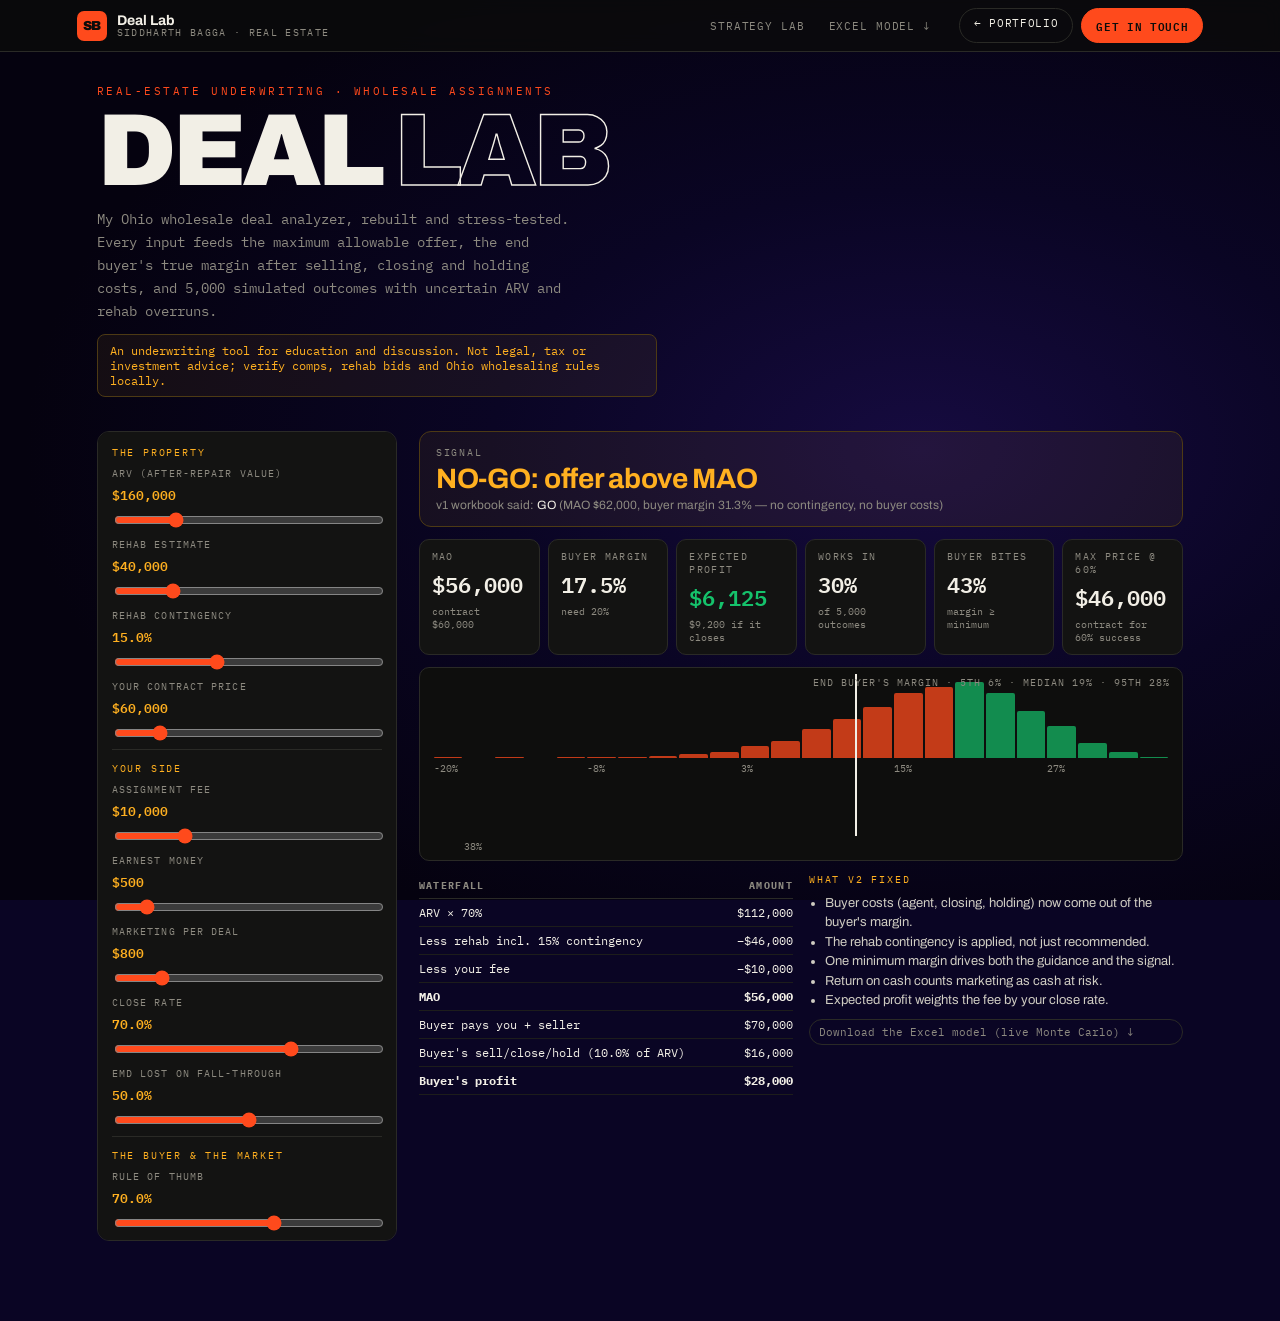
==== commit 1d0c2610: "Deploy portfolio 8fbec60" ====
--- a/deal/index.html
+++ b/deal/index.html
@@ -18,10 +18,10 @@
     <link rel="preconnect" href="https://fonts.gstatic.com" crossorigin />
     <link rel="stylesheet" href="https://fonts.googleapis.com/css2?family=Archivo:wght@400;500;700;900&family=IBM+Plex+Mono:wght@400;500;600&display=swap" />
     <script type="application/ld+json">{"@context":"https://schema.org","@type":"WebApplication","name":"Deal Lab","url":"https://siddharthbagga29.github.io/deal/","applicationCategory":"FinanceApplication","operatingSystem":"Any","isAccessibleForFree":true,"author":{"@type":"Person","name":"Siddharth Bagga","url":"https://siddharthbagga29.github.io/"}}</script>
-    <script type="module" crossorigin src="/assets/deal-cxZC9uB2.js"></script>
-    <link rel="modulepreload" crossorigin href="/assets/styles-DzklKlZM.js">
+    <script type="module" crossorigin src="/assets/deal-B_Nfs6iI.js"></script>
+    <link rel="modulepreload" crossorigin href="/assets/styles-ucbcY9rJ.js">
     <link rel="modulepreload" crossorigin href="/assets/ops-BL6tucP7.js">
-    <link rel="stylesheet" crossorigin href="/assets/styles-BbqmN_6c.css">
+    <link rel="stylesheet" crossorigin href="/assets/styles-LyJG8ouC.css">
     <link rel="stylesheet" crossorigin href="/assets/deal-DiV4Vrrs.css">
     <link rel="stylesheet" crossorigin href="/assets/lab-CRv44MjG.css">
   </head>
--- a/assets/styles-LyJG8ouC.css
+++ b/assets/styles-LyJG8ouC.css
@@ -0,0 +1 @@
+:root{--lightningcss-light: ;--lightningcss-dark:initial;color-scheme:dark;--ink:#0c0c0b;--ink2:#131312;--ink3:#1b1b19;--edge:#2a2a26;--bone:#f2efe6;--dim:#8d8a80;--hot:#ff4a1c;--amber:#ffb020;--grn:#15c26b;--cyan:#58d6ff;--red:#ff4d4d;--paper:#f4f1e8;--paperink:#1a1a17;--paperline:#d6d1c2;--disp:"Archivo", Helvetica, Arial, sans-serif;--mono:"IBM Plex Mono", ui-monospace, Menlo, monospace;--ser:"Spectral", Georgia, serif;--gutter:clamp(16px, 6vw, 92px)}*{box-sizing:border-box}html{background:#0a0524 radial-gradient(70% 60% at 72%,#160b40 0%,#0a0524 48%,#05020f 100%) fixed;margin:0}body{background:0 0;margin:0}main{z-index:1;position:relative}body{font-family:var(--disp);color:var(--bone);-webkit-font-smoothing:antialiased;overflow-x:hidden}a{color:inherit}button{font:inherit;color:inherit}::selection{background:var(--hot);color:var(--ink)}:focus-visible{outline:2px solid var(--hot);outline-offset:2px}.skip{z-index:100;background:var(--hot);color:var(--ink);font-family:var(--mono);border-radius:6px;padding:8px 12px;font-size:12px;position:fixed;top:-60px;left:8px}.skip:focus{top:8px}.tape{z-index:45;background:var(--ink2);border-bottom:1px solid var(--edge);height:30px;position:sticky;top:0;overflow:hidden}.tape-r{white-space:nowrap;width:max-content;line-height:30px;font-family:var(--mono);color:var(--dim);font-variant-numeric:tabular-nums;font-size:11px;display:flex}.tape-r span{padding-right:28px}.tape-r b{color:var(--bone);font-weight:500}.tape-r u{color:var(--dim);text-decoration:none}.tape-r u.up{color:var(--grn)}.tape-r u.down{color:var(--red)}.rig{position:relative}.vp{height:100vh;align-items:center;height:100svh;display:flex;position:sticky;top:0;overflow:hidden}.film{will-change:transform;display:flex}.panel{width:100vw;height:100vh;height:100svh;padding:96px var(--gutter) 200px;flex-direction:column;flex:none;justify-content:center;gap:14px;min-width:0;display:flex}.stack .panel{width:100%;height:auto;min-height:92svh;padding:56px 16px 170px}.panel-jarvis{justify-content:flex-start;padding-top:96px;overflow-y:auto}.stack .panel-jarvis{overflow:visible}.kicker{font-family:var(--mono);letter-spacing:.24em;text-transform:uppercase;color:var(--hot);font-size:10.5px}.mega{letter-spacing:-.045em;text-transform:uppercase;text-wrap:balance;margin:0;font-size:clamp(42px,10.5vw,142px);font-weight:900;line-height:.86}.mega em{-webkit-text-stroke:1.4px var(--bone);color:#0000;font-style:normal}.sub{font-family:var(--mono);color:var(--dim);max-width:60ch;margin:0;font-size:clamp(11.5px,1.4vw,14px);line-height:1.65}.sub b{color:var(--bone);font-weight:500}.sub a{text-decoration:none}.sec{letter-spacing:-.035em;text-transform:uppercase;margin:0;font-size:clamp(24px,4vw,46px);font-weight:900}.row{flex-wrap:wrap;gap:11px;display:flex}.foot{font-family:var(--mono);color:var(--dim);max-width:70ch;margin:18px 0 0;font-size:10.5px;line-height:1.6}.cta{border:1px solid var(--bone);font-family:var(--mono);letter-spacing:.1em;text-transform:uppercase;color:var(--bone);cursor:pointer;background:0 0;border-radius:999px;align-items:center;gap:9px;width:max-content;padding:11px 20px;font-size:11px;text-decoration:none;transition:background .25s,color .25s;display:inline-flex}.cta:hover{background:var(--bone);color:var(--ink)}.cta.hot{background:var(--hot);border-color:var(--hot);color:var(--ink);font-weight:600}.cta.hot:hover{background:var(--bone);border-color:var(--bone)}.hud{border:1px solid var(--edge);background:color-mix(in srgb, var(--ink2) 80%, transparent);border-radius:8px;grid-template-columns:repeat(auto-fit,minmax(150px,max-content));gap:6px 22px;max-width:860px;margin:4px 0 6px;padding:10px 14px;display:grid}.hud div{flex-direction:column;gap:2px;display:flex}.hud dt{font-family:var(--mono);letter-spacing:.2em;color:var(--amber);font-size:9px}.hud dd{font-family:var(--mono);color:var(--bone);margin:0;font-size:11.5px}.statrow{flex-wrap:wrap;gap:clamp(18px,4vw,56px);display:flex}.stat .v{letter-spacing:-.04em;font-variant-numeric:tabular-nums;color:var(--hot);font-size:clamp(30px,5.2vw,64px);font-weight:900;line-height:1}.stat .k{font-family:var(--mono);letter-spacing:.14em;text-transform:uppercase;color:var(--dim);max-width:20ch;margin-top:7px;font-size:10px;line-height:1.5}.term{border:1px solid var(--edge);background:#07090c;border-radius:4px;width:100%;max-width:860px;overflow:hidden}.term .th{border-bottom:1px solid var(--edge);font-family:var(--mono);letter-spacing:.14em;color:var(--amber);background:#0d1117;justify-content:space-between;gap:8px;padding:6px 10px;font-size:10px;display:flex}.term .tb{height:clamp(160px,30vh,260px);font-family:var(--mono);padding:11px 12px;font-size:12px;line-height:1.55;overflow-y:auto}.term .ln{white-space:pre-wrap;word-break:break-word}.term .sys{color:#8a6118}.term .ok{color:var(--grn)}.term .ok .jvt{color:var(--bone)}.term .hd{color:var(--amber);margin-top:7px;font-weight:600}.term .kv{gap:9px;display:flex}.term .kv b{color:#5e6b76;flex:none;min-width:112px;font-weight:400}.term a{color:var(--cyan);border-bottom:1px dotted var(--cyan);text-decoration:none}.term .cl{border-top:1px solid var(--edge);background:#05070a;align-items:center;gap:7px;padding:8px 11px;display:flex}.term .cl span{color:var(--amber);font-family:var(--mono)}.term .cl input{min-width:0;color:var(--bone);font-family:var(--mono);letter-spacing:.02em;background:0 0;border:0;outline:0;flex:1;font-size:16px}@media (min-width:761px){.term .cl input{font-size:12.5px}}.term .cl button{border:1px solid var(--amber);color:var(--amber);font-family:var(--mono);cursor:pointer;letter-spacing:.1em;background:0 0;padding:3px 8px;font-size:10px}.term .cl button:hover{background:var(--amber);color:#000}.fkrow{flex-wrap:wrap;gap:5px;display:flex}.fk{border:1px solid var(--edge);background:var(--ink2);color:var(--dim);font-family:var(--mono);cursor:pointer;letter-spacing:.08em;padding:6px 10px;font-size:10px}.fk:hover{border-color:var(--amber);color:var(--amber)}.model-grid{grid-template-columns:minmax(0,1.5fr) minmax(260px,1fr);align-items:start;gap:18px;width:100%;max-width:1180px;display:grid}@media (max-width:1000px){.model-grid{grid-template-columns:1fr}}.xl{background:var(--paper);color:var(--paperink);border-radius:4px;min-width:0;overflow:hidden;box-shadow:0 16px 40px #00000080}.xl .bar{color:#fff;background:#217346;flex-wrap:wrap;gap:9px;padding:6px 10px;font-size:11.5px;font-weight:600;display:flex}.xl .bar .f{opacity:.86;font-weight:400;font-family:var(--mono);margin-left:auto;font-size:10px}.xl .fb{border-bottom:1px solid var(--paperline);font-family:var(--mono);background:#fff;font-size:11.5px;display:flex}.xl .fb .nb{border-right:1px solid var(--paperline);background:#fafafa;width:62px;padding:5px 8px;font-weight:600}.xl .fb .fx{border-right:1px solid var(--paperline);color:#687078;place-items:center;width:26px;font-style:italic;display:grid}.xl .fb .fc{color:#1a56c4;white-space:nowrap;flex:1;min-width:0;padding:5px 9px;overflow-x:auto}.xl .gw{max-height:clamp(180px,40vh,380px);overflow:auto}.xl table{border-collapse:collapse;font-variant-numeric:tabular-nums;width:100%;min-width:600px}.xl th,.xl td{border:1px solid var(--paperline);height:21px;font-family:var(--mono);white-space:nowrap;padding:0 6px;font-size:11px}.xl th{color:#4a5560;text-align:center;z-index:1;background:#f0f0ee;font-size:9.5px;font-weight:500;position:sticky;top:0}.xl td.rn{color:#4a5560;text-align:center;background:#f0f0ee;width:26px;font-size:9.5px}.xl td.lb{font-family:var(--disp);font-weight:500}.xl td.lb.hd{color:#1a5c38;background:#eef4f0;font-weight:700}.xl td.n{text-align:right;cursor:cell}.xl td.yr,.xl td.lb.yr{color:#4a5560;background:#f7f7f5;font-weight:600}.xl td.out{color:#b26a00;background:#fff8e6;font-weight:600}.xl td.bad{color:#b3302b;background:#ffecec;font-weight:600}.xl td.inp{color:#1a56c4;background:#eaf1fd;font-weight:600}.xl td.est{color:#1a56c4}.xl td.sel{outline-offset:-2px;outline:2px solid #217346}.xl .sb{border-top:1px solid var(--paperline);font-family:var(--mono);color:#687078;background:#f0f0ee;flex-wrap:wrap;gap:14px;padding:5px 10px;font-size:10px;display:flex}.xl .sb b{color:#1b1f23;font-weight:600}.model-side{flex-direction:column;gap:14px;display:flex}.sliders{flex-wrap:wrap;gap:18px;display:flex}.sl{flex-direction:column;flex:1;gap:4px;min-width:140px;display:flex}.sl label{font-family:var(--mono);letter-spacing:.11em;text-transform:uppercase;color:var(--dim);font-size:10px}.sl output{font-family:var(--mono);color:var(--amber);font-size:15px;font-weight:600}.sl input{width:100%;accent-color:var(--hot)}.eqbox .k{font-family:var(--mono);letter-spacing:.11em;text-transform:uppercase;color:var(--dim);font-size:10px}.eqbox .v{font-family:var(--mono);color:var(--hot);font-variant-numeric:tabular-nums;font-size:clamp(26px,3.4vw,40px);font-weight:600;line-height:1.1}.eqbox .v.err{color:var(--red)}.eqbox .s{font-family:var(--mono);font-size:10.5px}.eqbox .s.pass{color:var(--grn)}.eqbox .s.fail{color:var(--red)}.sens-h{font-family:var(--mono);letter-spacing:.12em;text-transform:uppercase;color:var(--dim);margin-bottom:6px;font-size:9.5px}.sens-grid{font-family:var(--mono);grid-template-columns:44px repeat(5,1fr);gap:3px;font-size:11px;display:grid}.sens-grid .ax{color:var(--dim);place-items:center;font-size:10px;display:grid}.sens .cell{border:1px solid var(--edge);cursor:pointer;color:var(--bone);font-variant-numeric:tabular-nums;border-radius:3px;padding:6px 0;position:relative}.sens .cell.on{outline:2px solid var(--amber);outline-offset:1px}.vdr{perspective:900px;grid-template-columns:210px 1fr;gap:14px;width:100%;min-width:0;max-width:980px;display:grid}@media (max-width:760px){.vdr{grid-template-columns:1fr}}.vdr .idx{border:1px solid var(--edge);background:var(--ink2);border-radius:5px;height:max-content;padding:10px}.vdr .idx .t{font-family:var(--mono);letter-spacing:.16em;color:var(--amber);margin:7px 0 4px;font-size:9.5px}.vdr .idx button{text-align:left;width:100%;color:var(--dim);font-family:var(--disp);cursor:pointer;background:0 0;border:0;border-radius:3px;gap:7px;padding:6px;font-size:12px;display:flex;position:relative}.vdr .idx button .n{font-family:var(--mono);color:#5d6b79;z-index:1;font-size:10px;position:relative}.vdr .idx button:hover{color:var(--bone)}.vdr .idx button[aria-current=true]{color:var(--amber)}.vdr .idx .pill{z-index:0;background:#2a2118;border-radius:3px;position:absolute;inset:0}.vdr .idx button{isolation:isolate}.vdr .wm{font-family:var(--mono);color:var(--dim);font-size:10px}.doc{background:var(--paper);color:var(--paperink);transform-origin:top;background-image:repeating-linear-gradient(0deg,#0000 0 24px,#00000007 24px 25px);border-radius:3px;min-height:clamp(200px,34vh,300px);padding:clamp(16px,2.6vw,26px);position:relative;overflow:hidden;box-shadow:0 16px 40px #00000080}.doc:after{content:"CONFIDENTIAL";font-family:var(--mono);letter-spacing:.13em;color:#b3302b26;pointer-events:none;font-size:clamp(17px,3vw,30px);font-weight:600;position:absolute;top:22px;right:-26px;transform:rotate(25deg)}.doc h3{font-family:var(--ser);margin:0 0 3px;font-size:clamp(17px,2.3vw,22px);font-weight:600}.doc .dl{font-family:var(--mono);letter-spacing:.14em;color:#5f5c52;text-transform:uppercase;font-size:9.5px}.doc p,.doc ul{font-family:var(--ser);max-width:62ch;margin:9px 0;font-size:14px;line-height:1.6}.doc ul{padding-left:18px}.doc table{border-collapse:collapse;width:100%;font-family:var(--mono);font-variant-numeric:tabular-nums;margin:7px 0;font-size:11.5px}.doc th{text-align:left;letter-spacing:.11em;color:#5f5c52;border-bottom:1.5px solid var(--paperink);text-transform:uppercase;padding:0 8px 5px 0;font-size:9px}.doc td{border-bottom:1px solid var(--paperline);padding:5px 8px 5px 0}.doc .r{text-align:right}.rd{background:var(--paperink);color:#0000;cursor:pointer;border-radius:1px;padding:0 4px;transition:background .28s,color .28s}.rd:hover,.rd:focus-visible{color:var(--paperink);background:#ff4a1c38;outline:none}.worklist{width:100%;max-width:920px}.work{border-top:1px solid var(--edge);color:var(--bone);flex-wrap:wrap;align-items:baseline;gap:clamp(10px,2.4vw,26px);padding:clamp(10px,1.5vw,15px) 0;text-decoration:none;display:flex;position:relative}.work:last-child{border-bottom:1px solid var(--edge)}.work .num{font-family:var(--mono);color:var(--dim);flex:none;font-size:10.5px}.work .ttl{letter-spacing:-.025em;flex:1;min-width:0;font-size:clamp(17px,2.6vw,28px);font-weight:700}.work .meta{font-family:var(--mono);color:var(--dim);flex:none;font-size:10px}.work .underline{background:var(--hot);transform-origin:0;height:1px;position:absolute;bottom:-1px;left:0;right:0}.desk{z-index:40;pointer-events:none;border:1px solid var(--edge);-webkit-backdrop-filter:blur(6px);backdrop-filter:blur(6px);background:#131312eb;border-radius:10px;width:clamp(120px,12vw,180px);padding:8px 8px 5px;position:fixed;bottom:14px;left:14px}.desk canvas{aspect-ratio:25/17;filter:drop-shadow(0 12px 22px #0000008c);width:100%;display:block}.desk-act{font-family:var(--mono);letter-spacing:.15em;text-transform:uppercase;color:var(--hot);text-align:center;height:14px;margin-top:2px;font-size:9.5px;overflow:hidden}.desk-act span{display:inline-block}@media (max-width:620px){.desk{width:112px;padding:6px 6px 4px;bottom:8px;left:8px}.desk-act{font-size:8px}}.dots{z-index:44;flex-direction:column;gap:0;display:flex;position:fixed;top:50%;right:9px;transform:translateY(-50%)}.dots button{cursor:pointer;background:0 0;border:0;place-items:center;width:24px;height:24px;padding:0;display:grid;position:relative}.dots button:before{content:"";border:1px solid var(--dim);border-radius:50%;width:10px;height:10px;transition:background .2s,border-color .2s,transform .2s}.dots button[aria-current=true]:before{background:var(--hot);border-color:var(--hot);transform:scale(1.35)}.dot-label{white-space:nowrap;font-family:var(--mono);letter-spacing:.1em;text-transform:uppercase;color:var(--bone);background:var(--ink2);border:1px solid var(--edge);opacity:0;pointer-events:none;border-radius:4px;padding:3px 7px;font-size:10px;transition:opacity .2s;position:absolute;top:50%;right:18px;transform:translateY(-50%)}.dots button:hover .dot-label,.dots button:focus-visible .dot-label{opacity:1}.progress{background:var(--hot);transform-origin:0;z-index:46;height:2px;position:fixed;bottom:0;left:0;right:0}.hint{font-family:var(--mono);letter-spacing:.14em;color:var(--bone);z-index:46;text-transform:uppercase;pointer-events:none;font-size:10px;position:fixed;bottom:14px;left:50%;translate:-50%}.cursor{border:1px solid var(--hot);pointer-events:none;z-index:90;mix-blend-mode:difference;border-radius:50%;position:fixed;top:0;left:0;translate:-50% -50%}.bursts{pointer-events:none;z-index:80;position:fixed;inset:0}.burst{font-family:var(--mono);color:var(--amber);white-space:nowrap;background:#0c0c0bd9;border:1px solid #3a2e20;border-radius:4px;padding:3px 7px;font-size:11px;position:absolute;translate:-50% -100%}.ripple{border:1.5px solid var(--hot);border-radius:50%;width:22px;height:22px;margin:-11px 0 0 -11px;position:absolute}.orb{flex:none;place-items:center;display:grid;position:relative}.orb-ring{border:1.5px solid;border-radius:50%;position:absolute;inset:8%;border-top-color:#0000!important}.orb-core{border-radius:50%;width:46%;height:46%;box-shadow:0 0 22px #ff4a1c73}.jx{border:1px solid var(--edge);background:linear-gradient(#151513,#10100f);border-radius:12px;flex-direction:column;width:100%;min-width:0;display:flex;overflow:hidden}.jx-station{max-width:920px}.jx-head{border-bottom:1px solid var(--edge);align-items:center;gap:12px;padding:10px 12px;display:flex}.jx-title{flex-direction:column;flex:1;min-width:0;display:flex}.jx-title strong{font-family:var(--mono);letter-spacing:.3em;font-size:13px}.jx-title span{font-family:var(--mono);color:var(--dim);white-space:nowrap;text-overflow:ellipsis;font-size:10px;overflow:hidden}.jx-status{font-family:var(--mono);letter-spacing:.12em;text-transform:uppercase;border:1px solid var(--edge);color:var(--dim);white-space:nowrap;border-radius:999px;padding:4px 8px;font-size:10px}.jx-status.s-listening{color:var(--grn);border-color:var(--grn)}.jx-status.s-armed{color:var(--amber);border-color:var(--amber)}.jx-status.s-thinking{color:var(--cyan);border-color:var(--cyan)}.jx-status.s-speaking{color:var(--hot);border-color:var(--hot)}.jx-icon{border:1px solid var(--edge);color:var(--dim);cursor:pointer;background:0 0;border-radius:6px;flex:none;width:30px;height:30px}.jx-icon:hover{color:var(--bone);border-color:var(--dim)}.jx-pulse{border-bottom:1px solid var(--edge);scrollbar-width:none;background:#0b0b0a;gap:2px;display:flex;overflow-x:auto}.jx-pulse span{border-right:1px solid var(--edge);flex-direction:column;min-width:max-content;padding:5px 10px;display:flex}.jx-pulse i{font-style:normal;font-family:var(--mono);letter-spacing:.16em;color:var(--dim);font-size:8.5px}.jx-pulse b{font-family:var(--mono);color:var(--grn);font-variant-numeric:tabular-nums;font-size:11px;font-weight:500}.jx-body{flex:1;min-height:0;display:flex}.jx-main{flex-direction:column;flex:1;min-width:0;min-height:0;display:flex}.jx-log{flex-direction:column;gap:10px;height:clamp(170px,32vh,300px);padding:12px;display:flex;overflow-y:auto}.jx-full .jx-log{flex:1;height:auto;min-height:0}.jx-msg{word-break:break-word;border-radius:10px;max-width:90%;padding:9px 12px;font-size:13.5px;line-height:1.55}.jx-msg.u{background:#2a2118;border:1px solid #3a2e20;align-self:flex-end}.jx-msg.u.interim{opacity:.6;font-style:italic}.jx-msg.a{background:var(--ink3);border:1px solid var(--edge);align-self:flex-start}.jx-text{white-space:pre-wrap}.jx-skills{flex-wrap:wrap;gap:6px;margin-top:8px;display:flex}.skill{border:1px solid var(--hot);color:var(--hot);font-family:var(--mono);cursor:pointer;background:#ff4a1c14;border-radius:6px;align-items:center;gap:5px;padding:5px 9px;font-size:11px;text-decoration:none;display:inline-flex}.skill:hover{background:var(--hot);color:var(--ink)}.jx-meta{font-family:var(--mono);color:var(--dim);flex-wrap:wrap;align-items:center;gap:10px;margin-top:7px;font-size:10px;display:flex}.jx-meta button{color:var(--dim);font-family:var(--mono);cursor:pointer;background:0 0;border:0;padding:0;font-size:10px;-webkit-text-decoration:underline dotted;text-decoration:underline dotted}.jx-meta button:hover{color:var(--bone)}.tag{border:1px solid var(--edge);text-transform:uppercase;letter-spacing:.1em;border-radius:3px;padding:1px 6px;font-size:9px}.tag.e-instant{color:var(--grn);border-color:#1d4a33}.tag.e-neural{color:var(--cyan);border-color:#1e4252}.tag.e-guard-fallback{color:var(--amber);border-color:#4d3a14}.jx-src,.jx-trace{border:1px solid var(--edge);background:#0d0d0c;border-radius:6px;margin:8px 0 0;padding:8px 8px 8px 26px;font-size:11.5px;overflow:hidden}.jx-src li{color:var(--dim);margin:3px 0}.jx-src b{color:var(--amber);font-weight:500;font-family:var(--mono);font-size:10.5px}.jx-trace{font-family:var(--mono);font-size:10.5px}.jx-trace li{color:var(--dim);margin:2px 0}.jx-trace code{color:var(--cyan)}.jx-trace .k-guard code{color:var(--amber)}.jx-trace .k-tool code{color:var(--hot)}.digest-h{font-family:var(--mono);letter-spacing:.14em;color:var(--amber);justify-content:space-between;align-items:center;margin-bottom:4px;font-size:10px;display:flex}.digest p{border-left:2px solid #0000;border-radius:2px;margin:6px 0;padding:4px 8px;transition:background .3s,border-color .3s}.digest p.now{border-left-color:var(--hot);background:#ff4a1c1a}.digest b{color:var(--amber);font-weight:600}.jx-warn{font-family:var(--mono);color:var(--amber);margin:0 12px;font-size:11px}.jx-note{font-family:var(--mono);color:var(--dim);margin:0 12px 10px;font-size:10.5px}.jx-compose{border-top:1px solid var(--edge);align-items:center;gap:7px;padding:10px;display:flex}.jx-compose input{background:var(--ink);border:1px solid var(--edge);min-width:0;color:var(--bone);font-family:var(--disp);border-radius:8px;outline:0;flex:1;padding:9px 12px;font-size:16px}@media (min-width:761px){.jx-compose input{font-size:13.5px}}.jx-compose input:focus{border-color:var(--hot)}.jx-agent{background:var(--ink);color:var(--bone);border:1px solid var(--edge);font-family:var(--mono);border-radius:8px;padding:8px;font-size:11px}.jx-mic,.jx-send{cursor:pointer;border-radius:8px;flex:none}.jx-mic{border:1px solid var(--edge);background:var(--ink);width:40px;height:38px;color:var(--bone);place-items:center;display:grid}.jx-mic.live{border-color:var(--grn);color:var(--grn);box-shadow:0 0 0 4px #15c26b26}.jx-mic:disabled{opacity:.35;cursor:not-allowed}.jx-send{border:1px solid var(--hot);background:var(--hot);color:var(--ink);font-family:var(--mono);letter-spacing:.09em;text-transform:uppercase;height:38px;padding:0 15px;font-size:11px;font-weight:600}.jx-send:disabled{opacity:.45;cursor:default}.jx-chips{flex-wrap:wrap;gap:6px;padding:0 10px 8px;display:flex}.chip{border:1px solid var(--edge);color:var(--dim);font-family:var(--mono);cursor:pointer;background:0 0;border-radius:999px;padding:5px 9px;font-size:10.5px}.chip:hover{border-color:var(--hot);color:var(--hot)}.jx-toggles{flex-wrap:wrap;align-items:center;gap:14px;padding:0 12px 10px;display:flex}.toggle{cursor:pointer;font-family:var(--mono);color:var(--bone);background:0 0;border:0;align-items:center;gap:7px;padding:0;font-size:10.5px;display:inline-flex}.toggle:disabled{opacity:.4;cursor:not-allowed}.toggle em{color:var(--dim);font-style:normal}.toggle .track{background:var(--edge);border-radius:999px;width:28px;height:14px;padding:2px;display:flex}.toggle[aria-checked=true] .track{background:var(--hot)}.toggle .knob{background:var(--bone);border-radius:50%;width:10px;height:10px;display:block}.jx-rail{border-right:1px solid var(--edge);flex-direction:column;flex:none;gap:6px;width:250px;padding:10px;display:flex;overflow-y:auto}@media (max-width:860px){.jx-rail{display:none}}.rail-h{font-family:var(--mono);letter-spacing:.2em;text-transform:uppercase;color:var(--amber);margin:8px 0 2px;font-size:9.5px}.rail-item{text-align:left;cursor:pointer;background:0 0;border:1px solid #0000;border-radius:6px;flex-direction:column;gap:2px;padding:7px 8px;display:flex}.rail-item b{font-size:13px}.rail-item span{font-family:var(--mono);color:var(--dim);font-size:10px}.rail-item:hover{background:var(--ink3)}.rail-item[aria-pressed=true]{border-color:var(--hot);background:#ff4a1c12}.rail-card{border:1px solid var(--edge);border-radius:8px;flex-direction:column;gap:8px;padding:8px;font-size:12px;display:flex}.rail-row{flex-wrap:wrap;align-items:center;gap:6px;display:flex}.rail-row em{width:100%;font-style:normal;font-family:var(--mono);color:var(--dim);padding-left:14px;font-size:10px}.led{background:var(--edge);border-radius:50%;flex:none;width:8px;height:8px}.led.on{background:var(--grn);box-shadow:0 0 8px var(--grn)}.led.warn{background:var(--amber)}.dl-bar{background:var(--edge);border-radius:2px;height:4px;overflow:hidden}.dl-bar i{background:var(--cyan);height:100%;display:block}.rail-skills{color:var(--dim);flex-direction:column;gap:5px;margin:0;padding:0;font-size:11.5px;list-style:none;display:flex}.rail-skills code{color:var(--hot);font-size:10.5px}.launcher{z-index:50;border:1px solid var(--edge);cursor:pointer;-webkit-backdrop-filter:blur(8px);backdrop-filter:blur(8px);background:#131312eb;border-radius:999px;align-items:center;gap:10px;padding:6px 14px 6px 6px;display:flex;position:fixed;bottom:26px;right:16px;box-shadow:0 10px 30px #00000080}.launcher>span{font-family:var(--mono);letter-spacing:.08em;text-transform:uppercase;align-items:center;gap:8px;font-size:11px;display:flex}.launcher kbd,.pal kbd{font-family:var(--mono);border:1px solid var(--edge);color:var(--dim);border-radius:4px;padding:1px 5px;font-size:9.5px}@media (hover:none){.launcher kbd{display:none}}@media (max-width:620px){.launcher{bottom:16px;right:10px}}.overlay{z-index:70;-webkit-backdrop-filter:blur(10px);backdrop-filter:blur(10px);background:#050505b8;justify-content:center;align-items:center;padding:16px;display:flex;position:fixed;inset:0}.overlay-panel{width:min(1180px,100%);height:min(860px,100%);display:flex}.overlay-panel .jx{height:100%;box-shadow:0 30px 80px #0009}@media (max-width:620px){.overlay{padding:0}.overlay-panel .jx{border-radius:0}}.pal-back{z-index:85;-webkit-backdrop-filter:blur(4px);backdrop-filter:blur(4px);background:#05050599;justify-content:center;align-items:flex-start;padding:12vh 16px 16px;display:flex;position:fixed;inset:0}.pal{background:var(--ink2);border:1px solid var(--edge);border-radius:12px;width:min(620px,100%);overflow:hidden;box-shadow:0 30px 80px #0009}.pal input{border:0;border-bottom:1px solid var(--edge);width:100%;color:var(--bone);font-size:16px;font-family:var(--disp);background:0 0;outline:0;padding:14px 16px}.pal ul{max-height:50vh;margin:0;padding:6px;list-style:none;overflow-y:auto}.pal-g{font-family:var(--mono);letter-spacing:.18em;text-transform:uppercase;color:var(--amber);padding:8px 10px 4px;font-size:9.5px}.pal button{text-align:left;cursor:pointer;background:0 0;border:0;border-radius:6px;justify-content:space-between;gap:10px;width:100%;padding:8px 10px;font-size:13.5px;display:flex}.pal button.on{background:var(--ink3);color:var(--hot)}.pal-f{border-top:1px solid var(--edge);font-family:var(--mono);color:var(--dim);gap:14px;padding:8px 14px;font-size:10px;display:flex}@media (prefers-reduced-motion:reduce){*{scroll-behavior:auto!important;transition-duration:.01ms!important;animation-duration:.01ms!important}}.jx-seg{border:1px solid var(--edge);border-radius:8px;gap:2px;width:max-content;max-width:calc(100% - 20px);margin:0 10px;padding:3px;display:flex}.jx-seg button{font-family:var(--mono);letter-spacing:.08em;text-transform:uppercase;color:var(--dim);cursor:pointer;isolation:isolate;background:0 0;border:0;border-radius:6px;padding:5px 12px;font-size:10.5px;position:relative}.jx-seg button[aria-selected=true]{color:var(--ink)}.jx-seg .seg-pill{background:var(--hot);z-index:-1;border-radius:6px;position:absolute;inset:0}.jx-station .jx-compose{border-top:0}.jx-station .jx-seg{margin-top:10px}.jx-station .jx-main>.jx-log{border-bottom:1px solid var(--edge)}@media (max-width:620px){.dots{display:none}.launcher{padding:5px}.launcher>span{display:none}.desk-act{white-space:nowrap;text-overflow:ellipsis;overflow:hidden}.jx-title span{display:none}.jx-log{height:38svh}.hud{grid-template-columns:1fr 1fr}}.nav{z-index:47;height:52px;padding:0 var(--gutter);background:color-mix(in srgb, var(--ink) 82%, transparent);-webkit-backdrop-filter:blur(10px);backdrop-filter:blur(10px);border-bottom:1px solid var(--edge);align-items:center;gap:18px;display:flex;position:fixed;top:30px;left:0;right:0}.nav-id{align-items:center;gap:10px;min-width:0;text-decoration:none;display:flex}.mono-mark{background:var(--hot);width:30px;height:30px;color:var(--ink);letter-spacing:-.02em;border-radius:7px;flex:none;place-items:center;font-size:13px;font-weight:900;display:grid}.nav-name{white-space:nowrap;flex-direction:column;font-size:14px;font-weight:700;line-height:1.1;display:flex}.nav-name em{font-style:normal;font-family:var(--mono);letter-spacing:.14em;text-transform:uppercase;color:var(--dim);font-size:9.5px;font-weight:400}.nav-links{gap:4px;margin-left:auto;display:flex}.nav-links a{font-family:var(--mono);letter-spacing:.08em;text-transform:uppercase;color:var(--dim);padding:8px 10px;font-size:11px;text-decoration:none;position:relative}.nav-links a:hover,.nav-links a[aria-current]{color:var(--bone)}.nav-u{background:var(--hot);border-radius:1px;height:2px;position:absolute;bottom:2px;left:10px;right:10px}.nav-cta{flex:none;gap:8px;display:flex}.nav-btn{border:1px solid var(--edge);font-family:var(--mono);letter-spacing:.06em;text-transform:uppercase;cursor:pointer;white-space:nowrap;background:0 0;border-radius:999px;padding:7px 14px;font-size:11px;text-decoration:none}.nav-btn:hover{border-color:var(--bone)}.nav-btn.hot{background:var(--hot);border-color:var(--hot);color:var(--ink);font-weight:600}@media (max-width:980px){.nav-links{display:none}.nav-cta{margin-left:auto}}@media (max-width:480px){.nav-name em{display:none}.nav-btn{padding:7px 10px;font-size:10px}.nav-name{font-size:13px}}.stack .panel{padding-top:104px}.avail{width:max-content;max-width:100%;font-family:var(--mono);letter-spacing:.04em;color:var(--bone);background:#15c26b12;border:1px solid #1d4a33;border-radius:999px;align-items:center;gap:9px;padding:6px 12px;font-size:11px;display:inline-flex}.pulse{background:var(--grn);border-radius:50%;flex:none;width:8px;height:8px;animation:2s infinite pulse;box-shadow:0 0 #15c26b99}@keyframes pulse{70%{box-shadow:0 0 0 8px #15c26b00}to{box-shadow:0 0 #15c26b00}}.panel-exp{justify-content:flex-start;overflow-y:auto}.tl{border-left:1px solid var(--edge);flex-direction:column;gap:14px;max-width:980px;margin:0;padding:0;list-style:none;display:flex}.tl>li{grid-template-columns:150px 1fr;gap:16px;padding-left:18px;display:grid;position:relative}.tl>li:before{content:"";background:var(--hot);border-radius:50%;width:9px;height:9px;position:absolute;top:6px;left:-5px}.tl-when{font-family:var(--mono);color:var(--amber);padding-top:2px;font-size:11px}.tl-body h3{letter-spacing:-.01em;margin:0;font-size:clamp(15px,1.8vw,19px)}.tl-body h3 span{color:var(--dim);font-weight:400}.tl-tag{font-family:var(--mono);letter-spacing:.08em;text-transform:uppercase;color:var(--grn);margin:5px 0 2px;font-size:10px;display:inline-block}.tl-body ul{color:#cfccc2;max-width:78ch;margin:4px 0 0;padding-left:16px;font-size:13.5px;line-height:1.55}.tl>li.tl-sep{padding:6px 0 0 18px;display:block}.tl>li.tl-sep:before{background:var(--amber)}.tl-sep span{font-family:var(--mono);letter-spacing:.2em;text-transform:uppercase;color:var(--amber);font-size:10.5px}.tl>li.tl-early{display:block}.tl>li.tl-early:before{background:var(--edge)}.tl-early p{color:var(--dim);max-width:78ch;margin:0;font-size:12.5px;line-height:1.5}@media (max-width:700px){.tl>li{grid-template-columns:1fr;gap:4px}}.edu{grid-template-columns:repeat(auto-fit,minmax(220px,1fr));gap:10px 22px;max-width:980px;margin:6px 0 0;display:grid}.edu dt{font-size:13.5px;font-weight:700}.edu dd{font-family:var(--mono);color:var(--dim);margin:2px 0 0;font-size:11px}.mega-sm{font-size:clamp(40px,7vw,96px)}.paths{grid-template-columns:repeat(3,minmax(0,1fr));gap:12px;width:100%;max-width:980px;display:grid}@media (max-width:760px){.paths{grid-template-columns:1fr}}.path{text-align:left;border:1px solid var(--edge);background:var(--ink2);cursor:pointer;border-radius:10px;flex-direction:column;gap:6px;padding:14px 16px;display:flex}.path b{font-size:18px}.path span{color:var(--dim);font-size:13px;line-height:1.45}.path em{font-style:normal;font-family:var(--mono);color:var(--hot);letter-spacing:.06em;text-transform:uppercase;margin-top:4px;font-size:11px}.path:hover{border-color:var(--hot)}.direct{flex-wrap:wrap;align-items:center;gap:14px 28px;display:flex}.direct>div:not(.row){flex-direction:column;gap:2px;display:flex}.direct .lbl{font-family:var(--mono);letter-spacing:.18em;text-transform:uppercase;color:var(--amber);font-size:9.5px}.direct .val{font-family:var(--mono);color:var(--bone);-webkit-user-select:all;user-select:all;font-size:14px;text-decoration:none}a.chip{text-decoration:none}.cx-back{z-index:88;-webkit-backdrop-filter:blur(8px);backdrop-filter:blur(8px);background:#050505b3;justify-content:center;align-items:center;padding:16px;display:flex;position:fixed;inset:0}.cx{background:var(--ink2);border:1px solid var(--edge);border-radius:14px;width:min(760px,100%);max-height:100%;overflow-y:auto;box-shadow:0 30px 80px #0009}.cx-head{border-bottom:1px solid var(--edge);justify-content:space-between;gap:12px;padding:18px 20px 12px;display:flex}.cx-head h2{letter-spacing:-.02em;margin:4px 0;font-size:24px}.cx-head p{color:var(--dim);margin:0;font-size:13px}.cx-form{flex-direction:column;gap:14px;padding:14px 20px 18px;display:flex}.cx-intents{border:0;grid-template-columns:repeat(4,minmax(0,1fr));gap:8px;margin:0;padding:0;display:grid}.cx-intents legend{font-family:var(--mono);letter-spacing:.16em;text-transform:uppercase;color:var(--amber);margin-bottom:8px;font-size:10px}.cx-intents label{border:1px solid var(--edge);cursor:pointer;border-radius:9px;flex-direction:column;gap:2px;padding:9px 10px;display:flex}.cx-intents label.on{border-color:var(--hot);background:#ff4a1c14}.cx-intents input{opacity:0;pointer-events:none;position:absolute}.cx-intents label:focus-within{outline:2px solid var(--hot);outline-offset:2px}.cx-intents b{font-size:13.5px}.cx-intents span{color:var(--dim);font-size:11px}@media (max-width:640px){.cx-intents{grid-template-columns:1fr 1fr}}.cx-grid{grid-template-columns:1fr 1fr;gap:10px 12px;display:grid}@media (max-width:520px){.cx-grid{grid-template-columns:1fr}}.cx-field{flex-direction:column;gap:4px;min-width:0;display:flex}.cx-field label,.cx-note{font-family:var(--mono);color:var(--dim);letter-spacing:.06em;font-size:10.5px}.cx-field i{color:var(--hot);font-style:normal}.cx-field input,.cx-preview textarea{background:var(--ink);border:1px solid var(--edge);color:var(--bone);font:16px var(--disp);border-radius:8px;outline:0;width:100%;padding:9px 11px}.cx-field input:focus,.cx-preview textarea:focus{border-color:var(--hot)}.cx-field.bad input{border-color:var(--red)}.cx-err{color:var(--red);font-size:11px;font-family:var(--mono)}.cx-preview{border:1px solid var(--edge);background:#0e0e0d;border-radius:10px;flex-direction:column;gap:6px;padding:10px 12px;display:flex}.cx-preview-h{font-family:var(--mono);color:var(--dim);letter-spacing:.06em;justify-content:space-between;align-items:center;gap:8px;font-size:10px;display:flex}.cx-subj{font-size:13px}.cx-subj b{color:var(--amber);font-weight:500;font-family:var(--mono);font-size:11px}.cx-preview pre{white-space:pre-wrap;word-break:break-word;font:13px/1.55 var(--disp);color:#dcd9cf;max-height:190px;margin:0;overflow-y:auto}.cx-preview pre.sel{-webkit-user-select:all;user-select:all;outline:1px dashed var(--amber)}.cx-actions{flex-wrap:wrap;align-items:center;gap:8px;display:flex}.cx-actions .cta{padding:10px 16px}.cx-actions .cta:disabled{opacity:.6;cursor:progress}.cx-or{font-family:var(--mono);color:var(--dim);font-size:10.5px}.cx-fine{color:var(--dim);margin:0;font-size:11.5px;line-height:1.5}.linkish{color:var(--bone);cursor:pointer;font:inherit;background:0 0;border:0;padding:0;-webkit-text-decoration:underline dotted;text-decoration:underline dotted}.cx-warn{color:var(--amber);margin:0;font-size:12.5px;overflow:hidden}.cx-done{flex-direction:column;align-items:flex-start;gap:10px;padding:26px 20px 24px;display:flex}.cx-done h3{margin:0;font-size:22px}.cx-done p{color:var(--dim);margin:0}.cx-check{background:var(--grn);width:44px;height:44px;color:var(--ink);border-radius:50%;place-items:center;font-size:22px;font-weight:900;display:grid}.hp{opacity:0;width:1px;height:1px;position:absolute;left:-9999px}.ssr{max-width:860px;font-family:var(--mono);color:var(--dim);margin:0 auto;padding:120px 16px 80px;font-size:13px;line-height:1.6}.ssr h1{font-family:var(--disp);color:var(--bone);letter-spacing:-.04em;text-transform:uppercase;margin:0 0 14px;font-size:clamp(40px,8vw,96px);line-height:.9}.ssr h2{font-family:var(--disp);color:var(--bone);text-transform:uppercase;letter-spacing:-.01em;margin:26px 0 6px;font-size:18px}.ssr a{color:var(--bone)}.ssr strong{color:var(--bone);font-weight:500}@media (min-width:761px) and (max-height:860px){.panel{gap:10px;padding-top:90px;padding-bottom:180px}#hero .mega{font-size:clamp(38px,8vw,108px)}.hud{padding:8px 12px}}.cx-actions{background:var(--ink2);border-top:1px solid var(--edge);z-index:2;padding:10px 0 12px;position:sticky;bottom:0}@media (max-width:520px){.cx-head p{font-size:12px}.cx-or{width:100%}.cx-actions .cta:not(.hot){padding:8px 12px;font-size:10px}.cx-actions .cta.hot{justify-content:center;width:100%}.cx-preview pre{max-height:130px}}@media (max-width:760px){.sub{font-size:13.5px}.foot,.edu dd,.stat .k,.avail,.chip,.tl-when,.tl-tag,.hud dd,.direct .lbl,.kicker,.cx-fine,.jx-meta,.desk-act{font-size:12px}.hud dt{font-size:11px}.term .tb{font-size:12.5px}}.sched{border:1px solid var(--edge);background:var(--ink2);border-radius:12px;flex-direction:column;gap:10px;width:100%;max-width:980px;padding:14px 16px;display:flex}.sched-h{flex-wrap:wrap;justify-content:space-between;align-items:center;gap:12px;display:flex}.sched-h>div{flex-direction:column;gap:2px;display:flex}.sched-h .lbl{font-family:var(--mono);letter-spacing:.18em;text-transform:uppercase;color:var(--amber);font-size:10px}.sched-h b{font-size:18px}.sched-frame{background:var(--ink2);border:0;border-radius:8px;width:100%;height:min(680px,70vh)}.sched-ok{color:var(--grn);font-family:var(--mono);margin:0;font-size:12px}.panel-research{justify-content:flex-start;gap:10px;padding-top:84px;overflow-y:auto}.rs-head{align-items:flex-end;gap:24px;width:100%;max-width:1240px;display:flex}.rs-head p{color:#bdbab0;max-width:620px;margin:0;font-size:13px;line-height:1.5}.rs-more{color:#22d3ee;white-space:nowrap}.rs-loading{font-family:var(--mono);color:var(--dim);padding:40px 0;font-size:11px}.rs-city{flex:1;width:100%;max-width:1240px;min-height:0;display:flex}@media (max-width:900px){.rs-head{flex-direction:column;align-items:flex-start;gap:8px}}.rs{grid-template-columns:repeat(auto-fit,minmax(205px,1fr));gap:12px;width:100%;max-width:1180px;display:grid}.rs-card{border:1px solid var(--edge);background:var(--ink2);border-radius:12px;flex-direction:column;gap:8px;padding:14px 16px;display:flex}.rs-tag{font-family:var(--mono);letter-spacing:.16em;text-transform:uppercase;color:var(--amber);font-size:10px}.rs-card h3{letter-spacing:-.01em;margin:0;font-size:18px}.rs-card p{color:#cfccc2;margin:0;font-size:13px;line-height:1.5}.rs-card ul{flex-wrap:wrap;gap:6px;margin:0;padding:0;list-style:none;display:flex}.rs-card li{font-family:var(--mono);color:var(--grn);border:1px solid #1d4a33;border-radius:999px;padding:2px 8px;font-size:10.5px}.rs-links{flex-wrap:wrap;gap:6px;margin-top:auto;display:flex}@media (max-width:760px){.rs-card li{font-size:12px}}.greet{z-index:51;-webkit-backdrop-filter:blur(10px);backdrop-filter:blur(10px);background:#0e1014f5;border:1px solid #1f3a44;border-radius:14px;width:min(340px,100vw - 32px);padding:12px 14px;position:fixed;bottom:84px;right:16px;box-shadow:0 18px 50px #0000008c,0 0 0 1px #22d3ee14,0 0 40px #22d3ee14}.greet:after{content:"";background:#0e1014f5;border-bottom:1px solid #1f3a44;border-right:1px solid #1f3a44;width:12px;height:12px;position:absolute;bottom:-7px;right:38px;transform:rotate(45deg)}.greet-who{font-family:var(--mono);letter-spacing:.2em;color:#22d3ee;align-items:center;gap:7px;font-size:10px;display:flex}.greet-who i{background:#22d3ee;border-radius:50%;width:8px;height:8px;animation:1.4s ease-in-out infinite greetp;box-shadow:0 0 10px #22d3ee}@keyframes greetp{50%{opacity:.35}}.greet p{color:var(--bone);margin:6px 0 10px;font-size:14px;line-height:1.5}.greet-row{flex-wrap:wrap;align-items:center;gap:6px;display:flex}.greet-row button{border:1px solid var(--edge);color:var(--dim);font-family:var(--mono);cursor:pointer;background:0 0;border-radius:999px;padding:5px 10px;font-size:10.5px}.greet-row .greet-go{background:var(--hot);border-color:var(--hot);color:var(--ink);font-weight:600}.greet-row .greet-x{margin-left:auto;padding:5px 8px}.concierge{width:min(360px,100vw - 32px)}.greet-who .greet-x{color:var(--dim);cursor:pointer;background:0 0;border:0;margin-left:auto;padding:2px 4px;font-size:12px;line-height:1}.greet-who .greet-x:hover{color:var(--bone)}.greet-who i.talking{animation:.5s ease-in-out infinite alternate greett}@keyframes greett{0%{opacity:.6;transform:scale(.8)}to{opacity:1;transform:scale(1.35)}}.greet-chips{flex-wrap:wrap;gap:6px;margin-bottom:10px;display:flex}.greet-chips button{color:var(--bone);cursor:pointer;background:#22d3ee0f;border:1px solid #1f3a44;border-radius:999px;padding:7px 12px;font-size:12.5px;transition:background .15s,border-color .15s}.greet-chips button:hover,.greet-chips button:focus-visible{background:#22d3ee29;border-color:#22d3ee;outline:none}.greet-chips .greet-go{background:var(--hot);border-color:var(--hot);color:var(--ink);font-weight:600}.greet-row .greet-later{margin-left:auto}@media (max-width:560px){.concierge{width:auto;bottom:76px;left:12px;right:12px}.greet-chips button{padding:6px 10px;font-size:12px}}@media (prefers-reduced-motion:reduce){.greet-who i,.greet-who i.talking{animation:none}}.exp-grid{gap:14px;max-width:1180px;display:grid}.exp-side{align-content:start;gap:14px;min-width:0;display:grid}@media (min-width:1200px){.exp-grid{grid-template-columns:minmax(0,1.15fr) minmax(0,1fr);gap:36px}.exp-side .tl>li{grid-template-columns:1fr;gap:2px}.exp-side .tl-body h3 span{font-size:.85em;display:block}.exp-side .edu{grid-template-columns:1fr 1fr}}.greet-who .greet-state{color:var(--dim);letter-spacing:.14em;margin-left:8px;font-size:9.5px}.greet-proto{background:#22d3ee26;border-radius:2px;height:2px;margin:2px 0 10px;overflow:hidden}.greet-proto i{background:#22d3ee;height:100%;transition:width .6s;display:block;box-shadow:0 0 8px #22d3ee}
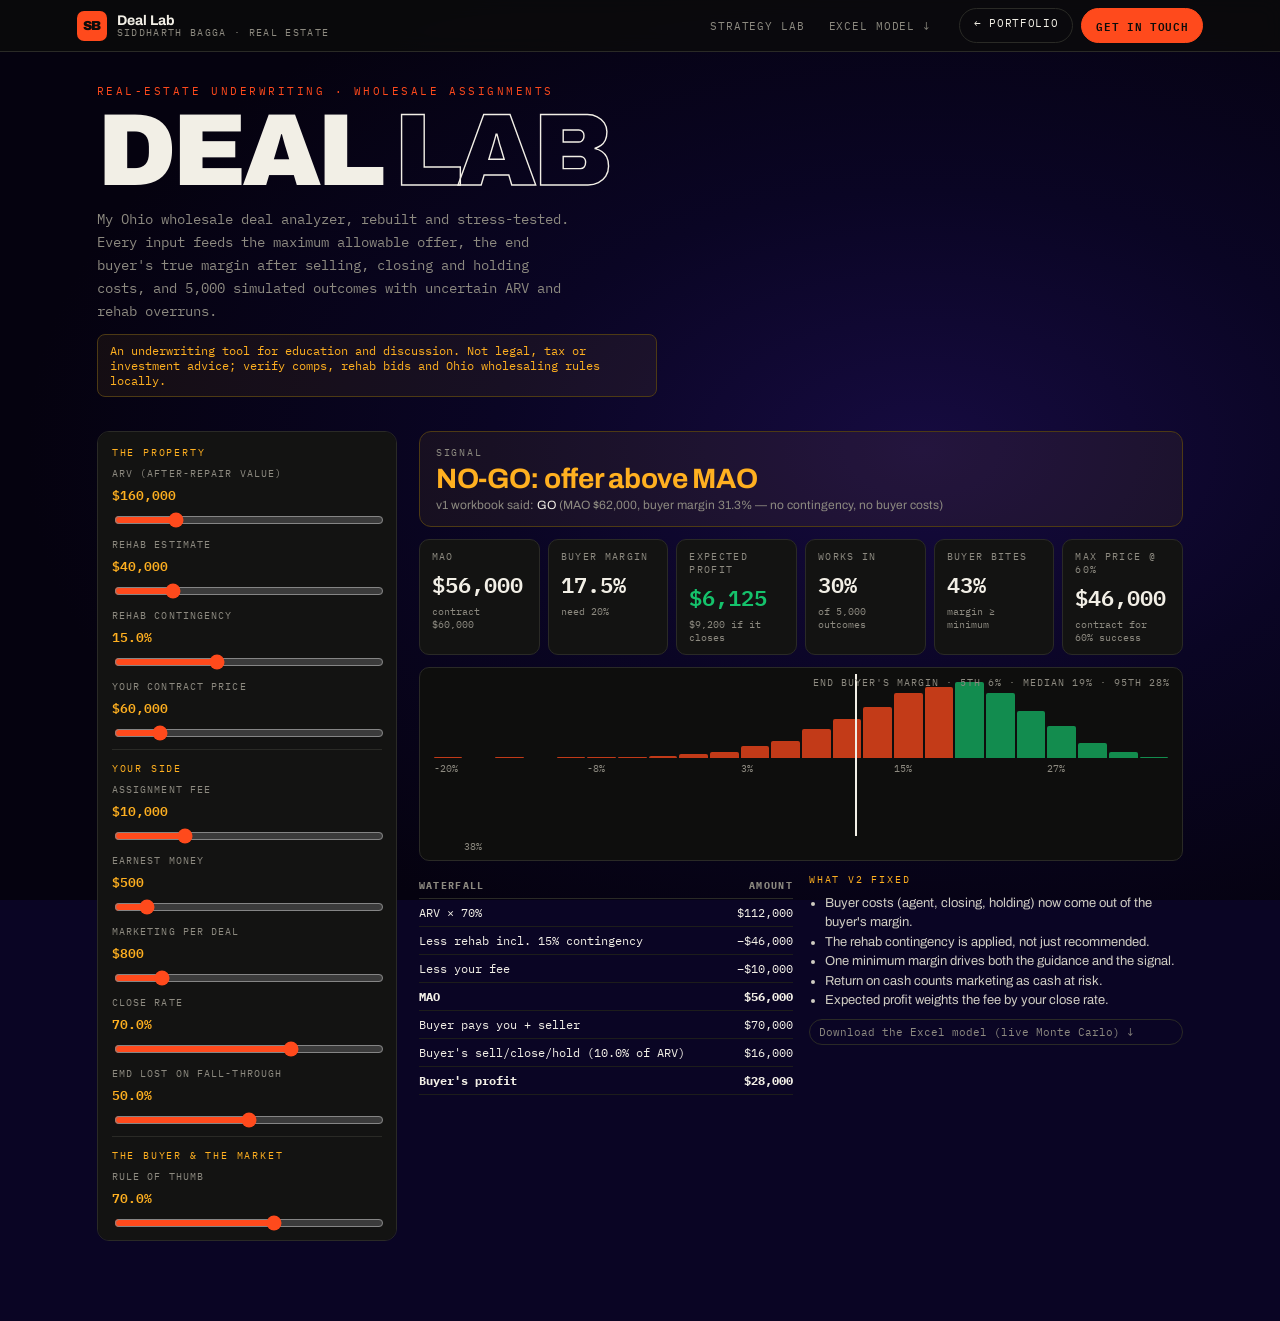
==== commit 15e12122: "Deploy portfolio 26fd80e" ====
--- a/deal/index.html
+++ b/deal/index.html
@@ -18,10 +18,10 @@
     <link rel="preconnect" href="https://fonts.gstatic.com" crossorigin />
     <link rel="stylesheet" href="https://fonts.googleapis.com/css2?family=Archivo:wght@400;500;700;900&family=IBM+Plex+Mono:wght@400;500;600&display=swap" />
     <script type="application/ld+json">{"@context":"https://schema.org","@type":"WebApplication","name":"Deal Lab","url":"https://siddharthbagga29.github.io/deal/","applicationCategory":"FinanceApplication","operatingSystem":"Any","isAccessibleForFree":true,"author":{"@type":"Person","name":"Siddharth Bagga","url":"https://siddharthbagga29.github.io/"}}</script>
-    <script type="module" crossorigin src="/assets/deal-B_Nfs6iI.js"></script>
-    <link rel="modulepreload" crossorigin href="/assets/styles-ucbcY9rJ.js">
+    <script type="module" crossorigin src="/assets/deal-DhMX8I6f.js"></script>
+    <link rel="modulepreload" crossorigin href="/assets/styles-BUncEx2I.js">
     <link rel="modulepreload" crossorigin href="/assets/ops-BL6tucP7.js">
-    <link rel="stylesheet" crossorigin href="/assets/styles-LyJG8ouC.css">
+    <link rel="stylesheet" crossorigin href="/assets/styles-B33nQbbb.css">
     <link rel="stylesheet" crossorigin href="/assets/deal-DiV4Vrrs.css">
     <link rel="stylesheet" crossorigin href="/assets/lab-CRv44MjG.css">
   </head>
--- a/assets/styles-B33nQbbb.css
+++ b/assets/styles-B33nQbbb.css
@@ -0,0 +1 @@
+:root{--lightningcss-light: ;--lightningcss-dark:initial;color-scheme:dark;--ink:#0c0c0b;--ink2:#131312;--ink3:#1b1b19;--edge:#2a2a26;--bone:#f2efe6;--dim:#8d8a80;--hot:#ff4a1c;--amber:#ffb020;--grn:#15c26b;--cyan:#58d6ff;--red:#ff4d4d;--paper:#f4f1e8;--paperink:#1a1a17;--paperline:#d6d1c2;--disp:"Archivo", Helvetica, Arial, sans-serif;--mono:"IBM Plex Mono", ui-monospace, Menlo, monospace;--ser:"Spectral", Georgia, serif;--gutter:clamp(16px, 6vw, 92px)}*{box-sizing:border-box}html{background:#0a0524 radial-gradient(70% 60% at 72%,#160b40 0%,#0a0524 48%,#05020f 100%) fixed;margin:0}body{background:0 0;margin:0}main{z-index:1;position:relative}body{font-family:var(--disp);color:var(--bone);-webkit-font-smoothing:antialiased;overflow-x:hidden}a{color:inherit}button{font:inherit;color:inherit}::selection{background:var(--hot);color:var(--ink)}:focus-visible{outline:2px solid var(--hot);outline-offset:2px}.skip{z-index:100;background:var(--hot);color:var(--ink);font-family:var(--mono);border-radius:6px;padding:8px 12px;font-size:12px;position:fixed;top:-60px;left:8px}.skip:focus{top:8px}.tape{z-index:45;background:var(--ink2);border-bottom:1px solid var(--edge);height:30px;position:sticky;top:0;overflow:hidden}.tape-r{white-space:nowrap;width:max-content;line-height:30px;font-family:var(--mono);color:var(--dim);font-variant-numeric:tabular-nums;font-size:11px;display:flex}.tape-r span{padding-right:28px}.tape-r b{color:var(--bone);font-weight:500}.tape-r u{color:var(--dim);text-decoration:none}.tape-r u.up{color:var(--grn)}.tape-r u.down{color:var(--red)}.rig{position:relative}.vp{height:100vh;align-items:center;height:100svh;display:flex;position:sticky;top:0;overflow:hidden}.film{will-change:transform;display:flex}.panel{width:100vw;height:100vh;height:100svh;padding:96px var(--gutter) 200px;flex-direction:column;flex:none;justify-content:center;gap:14px;min-width:0;display:flex}.stack .panel{width:100%;height:auto;min-height:92svh;padding:56px 16px 170px}.panel-jarvis{justify-content:flex-start;padding-top:96px;overflow-y:auto}.stack .panel-jarvis{overflow:visible}.kicker{font-family:var(--mono);letter-spacing:.24em;text-transform:uppercase;color:var(--hot);font-size:10.5px}.mega{letter-spacing:-.045em;text-transform:uppercase;text-wrap:balance;margin:0;font-size:clamp(42px,10.5vw,142px);font-weight:900;line-height:.86}.mega em{-webkit-text-stroke:1.4px var(--bone);color:#0000;font-style:normal}.sub{font-family:var(--mono);color:var(--dim);max-width:60ch;margin:0;font-size:clamp(11.5px,1.4vw,14px);line-height:1.65}.sub b{color:var(--bone);font-weight:500}.sub a{text-decoration:none}.sec{letter-spacing:-.035em;text-transform:uppercase;margin:0;font-size:clamp(24px,4vw,46px);font-weight:900}.row{flex-wrap:wrap;gap:11px;display:flex}.foot{font-family:var(--mono);color:var(--dim);max-width:70ch;margin:18px 0 0;font-size:10.5px;line-height:1.6}.cta{border:1px solid var(--bone);font-family:var(--mono);letter-spacing:.1em;text-transform:uppercase;color:var(--bone);cursor:pointer;background:0 0;border-radius:999px;align-items:center;gap:9px;width:max-content;padding:11px 20px;font-size:11px;text-decoration:none;transition:background .25s,color .25s;display:inline-flex}.cta:hover{background:var(--bone);color:var(--ink)}.cta.hot{background:var(--hot);border-color:var(--hot);color:var(--ink);font-weight:600}.cta.hot:hover{background:var(--bone);border-color:var(--bone)}.hud{border:1px solid var(--edge);background:color-mix(in srgb, var(--ink2) 80%, transparent);border-radius:8px;grid-template-columns:repeat(auto-fit,minmax(150px,max-content));gap:6px 22px;max-width:860px;margin:4px 0 6px;padding:10px 14px;display:grid}.hud div{flex-direction:column;gap:2px;display:flex}.hud dt{font-family:var(--mono);letter-spacing:.2em;color:var(--amber);font-size:9px}.hud dd{font-family:var(--mono);color:var(--bone);margin:0;font-size:11.5px}.statrow{flex-wrap:wrap;gap:clamp(18px,4vw,56px);display:flex}.stat .v{letter-spacing:-.04em;font-variant-numeric:tabular-nums;color:var(--hot);font-size:clamp(30px,5.2vw,64px);font-weight:900;line-height:1}.stat .k{font-family:var(--mono);letter-spacing:.14em;text-transform:uppercase;color:var(--dim);max-width:20ch;margin-top:7px;font-size:10px;line-height:1.5}.term{border:1px solid var(--edge);background:#07090c;border-radius:4px;width:100%;max-width:860px;overflow:hidden}.term .th{border-bottom:1px solid var(--edge);font-family:var(--mono);letter-spacing:.14em;color:var(--amber);background:#0d1117;justify-content:space-between;gap:8px;padding:6px 10px;font-size:10px;display:flex}.term .tb{height:clamp(160px,30vh,260px);font-family:var(--mono);padding:11px 12px;font-size:12px;line-height:1.55;overflow-y:auto}.term .ln{white-space:pre-wrap;word-break:break-word}.term .sys{color:#8a6118}.term .ok{color:var(--grn)}.term .ok .jvt{color:var(--bone)}.term .hd{color:var(--amber);margin-top:7px;font-weight:600}.term .kv{gap:9px;display:flex}.term .kv b{color:#5e6b76;flex:none;min-width:112px;font-weight:400}.term a{color:var(--cyan);border-bottom:1px dotted var(--cyan);text-decoration:none}.term .cl{border-top:1px solid var(--edge);background:#05070a;align-items:center;gap:7px;padding:8px 11px;display:flex}.term .cl span{color:var(--amber);font-family:var(--mono)}.term .cl input{min-width:0;color:var(--bone);font-family:var(--mono);letter-spacing:.02em;background:0 0;border:0;outline:0;flex:1;font-size:16px}@media (min-width:761px){.term .cl input{font-size:12.5px}}.term .cl button{border:1px solid var(--amber);color:var(--amber);font-family:var(--mono);cursor:pointer;letter-spacing:.1em;background:0 0;padding:3px 8px;font-size:10px}.term .cl button:hover{background:var(--amber);color:#000}.fkrow{flex-wrap:wrap;gap:5px;display:flex}.fk{border:1px solid var(--edge);background:var(--ink2);color:var(--dim);font-family:var(--mono);cursor:pointer;letter-spacing:.08em;padding:6px 10px;font-size:10px}.fk:hover{border-color:var(--amber);color:var(--amber)}.model-grid{grid-template-columns:minmax(0,1.5fr) minmax(260px,1fr);align-items:start;gap:18px;width:100%;max-width:1180px;display:grid}@media (max-width:1000px){.model-grid{grid-template-columns:1fr}}.xl{background:var(--paper);color:var(--paperink);border-radius:4px;min-width:0;overflow:hidden;box-shadow:0 16px 40px #00000080}.xl .bar{color:#fff;background:#217346;flex-wrap:wrap;gap:9px;padding:6px 10px;font-size:11.5px;font-weight:600;display:flex}.xl .bar .f{opacity:.86;font-weight:400;font-family:var(--mono);margin-left:auto;font-size:10px}.xl .fb{border-bottom:1px solid var(--paperline);font-family:var(--mono);background:#fff;font-size:11.5px;display:flex}.xl .fb .nb{border-right:1px solid var(--paperline);background:#fafafa;width:62px;padding:5px 8px;font-weight:600}.xl .fb .fx{border-right:1px solid var(--paperline);color:#687078;place-items:center;width:26px;font-style:italic;display:grid}.xl .fb .fc{color:#1a56c4;white-space:nowrap;flex:1;min-width:0;padding:5px 9px;overflow-x:auto}.xl .gw{max-height:clamp(180px,40vh,380px);overflow:auto}.xl table{border-collapse:collapse;font-variant-numeric:tabular-nums;width:100%;min-width:600px}.xl th,.xl td{border:1px solid var(--paperline);height:21px;font-family:var(--mono);white-space:nowrap;padding:0 6px;font-size:11px}.xl th{color:#4a5560;text-align:center;z-index:1;background:#f0f0ee;font-size:9.5px;font-weight:500;position:sticky;top:0}.xl td.rn{color:#4a5560;text-align:center;background:#f0f0ee;width:26px;font-size:9.5px}.xl td.lb{font-family:var(--disp);font-weight:500}.xl td.lb.hd{color:#1a5c38;background:#eef4f0;font-weight:700}.xl td.n{text-align:right;cursor:cell}.xl td.yr,.xl td.lb.yr{color:#4a5560;background:#f7f7f5;font-weight:600}.xl td.out{color:#b26a00;background:#fff8e6;font-weight:600}.xl td.bad{color:#b3302b;background:#ffecec;font-weight:600}.xl td.inp{color:#1a56c4;background:#eaf1fd;font-weight:600}.xl td.est{color:#1a56c4}.xl td.sel{outline-offset:-2px;outline:2px solid #217346}.xl .sb{border-top:1px solid var(--paperline);font-family:var(--mono);color:#687078;background:#f0f0ee;flex-wrap:wrap;gap:14px;padding:5px 10px;font-size:10px;display:flex}.xl .sb b{color:#1b1f23;font-weight:600}.model-side{flex-direction:column;gap:14px;display:flex}.sliders{flex-wrap:wrap;gap:18px;display:flex}.sl{flex-direction:column;flex:1;gap:4px;min-width:140px;display:flex}.sl label{font-family:var(--mono);letter-spacing:.11em;text-transform:uppercase;color:var(--dim);font-size:10px}.sl output{font-family:var(--mono);color:var(--amber);font-size:15px;font-weight:600}.sl input{width:100%;accent-color:var(--hot)}.eqbox .k{font-family:var(--mono);letter-spacing:.11em;text-transform:uppercase;color:var(--dim);font-size:10px}.eqbox .v{font-family:var(--mono);color:var(--hot);font-variant-numeric:tabular-nums;font-size:clamp(26px,3.4vw,40px);font-weight:600;line-height:1.1}.eqbox .v.err{color:var(--red)}.eqbox .s{font-family:var(--mono);font-size:10.5px}.eqbox .s.pass{color:var(--grn)}.eqbox .s.fail{color:var(--red)}.sens-h{font-family:var(--mono);letter-spacing:.12em;text-transform:uppercase;color:var(--dim);margin-bottom:6px;font-size:9.5px}.sens-grid{font-family:var(--mono);grid-template-columns:44px repeat(5,1fr);gap:3px;font-size:11px;display:grid}.sens-grid .ax{color:var(--dim);place-items:center;font-size:10px;display:grid}.sens .cell{border:1px solid var(--edge);cursor:pointer;color:var(--bone);font-variant-numeric:tabular-nums;border-radius:3px;padding:6px 0;position:relative}.sens .cell.on{outline:2px solid var(--amber);outline-offset:1px}.vdr{perspective:900px;grid-template-columns:210px 1fr;gap:14px;width:100%;min-width:0;max-width:980px;display:grid}@media (max-width:760px){.vdr{grid-template-columns:1fr}}.vdr .idx{border:1px solid var(--edge);background:var(--ink2);border-radius:5px;height:max-content;padding:10px}.vdr .idx .t{font-family:var(--mono);letter-spacing:.16em;color:var(--amber);margin:7px 0 4px;font-size:9.5px}.vdr .idx button{text-align:left;width:100%;color:var(--dim);font-family:var(--disp);cursor:pointer;background:0 0;border:0;border-radius:3px;gap:7px;padding:6px;font-size:12px;display:flex;position:relative}.vdr .idx button .n{font-family:var(--mono);color:#5d6b79;z-index:1;font-size:10px;position:relative}.vdr .idx button:hover{color:var(--bone)}.vdr .idx button[aria-current=true]{color:var(--amber)}.vdr .idx .pill{z-index:0;background:#2a2118;border-radius:3px;position:absolute;inset:0}.vdr .idx button{isolation:isolate}.vdr .wm{font-family:var(--mono);color:var(--dim);font-size:10px}.doc{background:var(--paper);color:var(--paperink);transform-origin:top;background-image:repeating-linear-gradient(0deg,#0000 0 24px,#00000007 24px 25px);border-radius:3px;min-height:clamp(200px,34vh,300px);padding:clamp(16px,2.6vw,26px);position:relative;overflow:hidden;box-shadow:0 16px 40px #00000080}.doc:after{content:"CONFIDENTIAL";font-family:var(--mono);letter-spacing:.13em;color:#b3302b26;pointer-events:none;font-size:clamp(17px,3vw,30px);font-weight:600;position:absolute;top:22px;right:-26px;transform:rotate(25deg)}.doc h3{font-family:var(--ser);margin:0 0 3px;font-size:clamp(17px,2.3vw,22px);font-weight:600}.doc .dl{font-family:var(--mono);letter-spacing:.14em;color:#5f5c52;text-transform:uppercase;font-size:9.5px}.doc p,.doc ul{font-family:var(--ser);max-width:62ch;margin:9px 0;font-size:14px;line-height:1.6}.doc ul{padding-left:18px}.doc table{border-collapse:collapse;width:100%;font-family:var(--mono);font-variant-numeric:tabular-nums;margin:7px 0;font-size:11.5px}.doc th{text-align:left;letter-spacing:.11em;color:#5f5c52;border-bottom:1.5px solid var(--paperink);text-transform:uppercase;padding:0 8px 5px 0;font-size:9px}.doc td{border-bottom:1px solid var(--paperline);padding:5px 8px 5px 0}.doc .r{text-align:right}.rd{background:var(--paperink);color:#0000;cursor:pointer;border-radius:1px;padding:0 4px;transition:background .28s,color .28s}.rd:hover,.rd:focus-visible{color:var(--paperink);background:#ff4a1c38;outline:none}.worklist{width:100%;max-width:920px}.work{border-top:1px solid var(--edge);color:var(--bone);flex-wrap:wrap;align-items:baseline;gap:clamp(10px,2.4vw,26px);padding:clamp(10px,1.5vw,15px) 0;text-decoration:none;display:flex;position:relative}.work:last-child{border-bottom:1px solid var(--edge)}.work .num{font-family:var(--mono);color:var(--dim);flex:none;font-size:10.5px}.work .ttl{letter-spacing:-.025em;flex:1;min-width:0;font-size:clamp(17px,2.6vw,28px);font-weight:700}.work .meta{font-family:var(--mono);color:var(--dim);flex:none;font-size:10px}.work .underline{background:var(--hot);transform-origin:0;height:1px;position:absolute;bottom:-1px;left:0;right:0}.desk{z-index:40;pointer-events:none;border:1px solid var(--edge);-webkit-backdrop-filter:blur(6px);backdrop-filter:blur(6px);background:#131312eb;border-radius:10px;width:clamp(120px,12vw,180px);padding:8px 8px 5px;position:fixed;bottom:14px;left:14px}.desk canvas{aspect-ratio:25/17;filter:drop-shadow(0 12px 22px #0000008c);width:100%;display:block}.desk-act{font-family:var(--mono);letter-spacing:.15em;text-transform:uppercase;color:var(--hot);text-align:center;height:14px;margin-top:2px;font-size:9.5px;overflow:hidden}.desk-act span{display:inline-block}@media (max-width:620px){.desk{width:112px;padding:6px 6px 4px;bottom:8px;left:8px}.desk-act{font-size:8px}}.dots{z-index:44;flex-direction:column;gap:0;display:flex;position:fixed;top:50%;right:9px;transform:translateY(-50%)}.dots button{cursor:pointer;background:0 0;border:0;place-items:center;width:24px;height:24px;padding:0;display:grid;position:relative}.dots button:before{content:"";border:1px solid var(--dim);border-radius:50%;width:10px;height:10px;transition:background .2s,border-color .2s,transform .2s}.dots button[aria-current=true]:before{background:var(--hot);border-color:var(--hot);transform:scale(1.35)}.dot-label{white-space:nowrap;font-family:var(--mono);letter-spacing:.1em;text-transform:uppercase;color:var(--bone);background:var(--ink2);border:1px solid var(--edge);opacity:0;pointer-events:none;border-radius:4px;padding:3px 7px;font-size:10px;transition:opacity .2s;position:absolute;top:50%;right:18px;transform:translateY(-50%)}.dots button:hover .dot-label,.dots button:focus-visible .dot-label{opacity:1}.progress{background:var(--hot);transform-origin:0;z-index:46;height:2px;position:fixed;bottom:0;left:0;right:0}.hint{font-family:var(--mono);letter-spacing:.14em;color:var(--bone);z-index:46;text-transform:uppercase;pointer-events:none;font-size:10px;position:fixed;bottom:14px;left:50%;translate:-50%}.cursor{border:1px solid var(--hot);pointer-events:none;z-index:90;mix-blend-mode:difference;border-radius:50%;position:fixed;top:0;left:0;translate:-50% -50%}.bursts{pointer-events:none;z-index:80;position:fixed;inset:0}.burst{font-family:var(--mono);color:var(--amber);white-space:nowrap;background:#0c0c0bd9;border:1px solid #3a2e20;border-radius:4px;padding:3px 7px;font-size:11px;position:absolute;translate:-50% -100%}.ripple{border:1.5px solid var(--hot);border-radius:50%;width:22px;height:22px;margin:-11px 0 0 -11px;position:absolute}.orb{flex:none;place-items:center;display:grid;position:relative}.orb-ring{border:1.5px solid;border-radius:50%;position:absolute;inset:8%;border-top-color:#0000!important}.orb-core{border-radius:50%;width:46%;height:46%;box-shadow:0 0 22px #ff4a1c73}.jx{border:1px solid var(--edge);background:linear-gradient(#151513,#10100f);border-radius:12px;flex-direction:column;width:100%;min-width:0;display:flex;overflow:hidden}.jx-station{max-width:920px}.jx-head{border-bottom:1px solid var(--edge);align-items:center;gap:12px;padding:10px 12px;display:flex}.jx-title{flex-direction:column;flex:1;min-width:0;display:flex}.jx-title strong{font-family:var(--mono);letter-spacing:.3em;font-size:13px}.jx-title span{font-family:var(--mono);color:var(--dim);white-space:nowrap;text-overflow:ellipsis;font-size:10px;overflow:hidden}.jx-status{font-family:var(--mono);letter-spacing:.12em;text-transform:uppercase;border:1px solid var(--edge);color:var(--dim);white-space:nowrap;border-radius:999px;padding:4px 8px;font-size:10px}.jx-status.s-listening{color:var(--grn);border-color:var(--grn)}.jx-status.s-armed{color:var(--amber);border-color:var(--amber)}.jx-status.s-thinking{color:var(--cyan);border-color:var(--cyan)}.jx-status.s-speaking{color:var(--hot);border-color:var(--hot)}.jx-icon{border:1px solid var(--edge);color:var(--dim);cursor:pointer;background:0 0;border-radius:6px;flex:none;width:30px;height:30px}.jx-icon:hover{color:var(--bone);border-color:var(--dim)}.jx-pulse{border-bottom:1px solid var(--edge);scrollbar-width:none;background:#0b0b0a;gap:2px;display:flex;overflow-x:auto}.jx-pulse span{border-right:1px solid var(--edge);flex-direction:column;min-width:max-content;padding:5px 10px;display:flex}.jx-pulse i{font-style:normal;font-family:var(--mono);letter-spacing:.16em;color:var(--dim);font-size:8.5px}.jx-pulse b{font-family:var(--mono);color:var(--grn);font-variant-numeric:tabular-nums;font-size:11px;font-weight:500}.jx-body{flex:1;min-height:0;display:flex}.jx-main{flex-direction:column;flex:1;min-width:0;min-height:0;display:flex}.jx-log{flex-direction:column;gap:10px;height:clamp(170px,32vh,300px);padding:12px;display:flex;overflow-y:auto}.jx-full .jx-log{flex:1;height:auto;min-height:0}.jx-msg{word-break:break-word;border-radius:10px;max-width:90%;padding:9px 12px;font-size:13.5px;line-height:1.55}.jx-msg.u{background:#2a2118;border:1px solid #3a2e20;align-self:flex-end}.jx-msg.u.interim{opacity:.6;font-style:italic}.jx-msg.a{background:var(--ink3);border:1px solid var(--edge);align-self:flex-start}.jx-text{white-space:pre-wrap}.jx-skills{flex-wrap:wrap;gap:6px;margin-top:8px;display:flex}.skill{border:1px solid var(--hot);color:var(--hot);font-family:var(--mono);cursor:pointer;background:#ff4a1c14;border-radius:6px;align-items:center;gap:5px;padding:5px 9px;font-size:11px;text-decoration:none;display:inline-flex}.skill:hover{background:var(--hot);color:var(--ink)}.jx-meta{font-family:var(--mono);color:var(--dim);flex-wrap:wrap;align-items:center;gap:10px;margin-top:7px;font-size:10px;display:flex}.jx-meta button{color:var(--dim);font-family:var(--mono);cursor:pointer;background:0 0;border:0;padding:0;font-size:10px;-webkit-text-decoration:underline dotted;text-decoration:underline dotted}.jx-meta button:hover{color:var(--bone)}.tag{border:1px solid var(--edge);text-transform:uppercase;letter-spacing:.1em;border-radius:3px;padding:1px 6px;font-size:9px}.tag.e-instant{color:var(--grn);border-color:#1d4a33}.tag.e-neural{color:var(--cyan);border-color:#1e4252}.tag.e-guard-fallback{color:var(--amber);border-color:#4d3a14}.jx-src,.jx-trace{border:1px solid var(--edge);background:#0d0d0c;border-radius:6px;margin:8px 0 0;padding:8px 8px 8px 26px;font-size:11.5px;overflow:hidden}.jx-src li{color:var(--dim);margin:3px 0}.jx-src b{color:var(--amber);font-weight:500;font-family:var(--mono);font-size:10.5px}.jx-trace{font-family:var(--mono);font-size:10.5px}.jx-trace li{color:var(--dim);margin:2px 0}.jx-trace code{color:var(--cyan)}.jx-trace .k-guard code{color:var(--amber)}.jx-trace .k-tool code{color:var(--hot)}.digest-h{font-family:var(--mono);letter-spacing:.14em;color:var(--amber);justify-content:space-between;align-items:center;margin-bottom:4px;font-size:10px;display:flex}.digest p{border-left:2px solid #0000;border-radius:2px;margin:6px 0;padding:4px 8px;transition:background .3s,border-color .3s}.digest p.now{border-left-color:var(--hot);background:#ff4a1c1a}.digest b{color:var(--amber);font-weight:600}.jx-warn{font-family:var(--mono);color:var(--amber);margin:0 12px;font-size:11px}.jx-note{font-family:var(--mono);color:var(--dim);margin:0 12px 10px;font-size:10.5px}.jx-compose{border-top:1px solid var(--edge);align-items:center;gap:7px;padding:10px;display:flex}.jx-compose input{background:var(--ink);border:1px solid var(--edge);min-width:0;color:var(--bone);font-family:var(--disp);border-radius:8px;outline:0;flex:1;padding:9px 12px;font-size:16px}@media (min-width:761px){.jx-compose input{font-size:13.5px}}.jx-compose input:focus{border-color:var(--hot)}.jx-agent{background:var(--ink);color:var(--bone);border:1px solid var(--edge);font-family:var(--mono);border-radius:8px;padding:8px;font-size:11px}.jx-mic,.jx-send{cursor:pointer;border-radius:8px;flex:none}.jx-mic{border:1px solid var(--edge);background:var(--ink);width:40px;height:38px;color:var(--bone);place-items:center;display:grid}.jx-mic.live{border-color:var(--grn);color:var(--grn);box-shadow:0 0 0 4px #15c26b26}.jx-mic:disabled{opacity:.35;cursor:not-allowed}.jx-send{border:1px solid var(--hot);background:var(--hot);color:var(--ink);font-family:var(--mono);letter-spacing:.09em;text-transform:uppercase;height:38px;padding:0 15px;font-size:11px;font-weight:600}.jx-send:disabled{opacity:.45;cursor:default}.jx-chips{flex-wrap:wrap;gap:6px;padding:0 10px 8px;display:flex}.chip{border:1px solid var(--edge);color:var(--dim);font-family:var(--mono);cursor:pointer;background:0 0;border-radius:999px;padding:5px 9px;font-size:10.5px}.chip:hover{border-color:var(--hot);color:var(--hot)}.jx-toggles{flex-wrap:wrap;align-items:center;gap:14px;padding:0 12px 10px;display:flex}.toggle{cursor:pointer;font-family:var(--mono);color:var(--bone);background:0 0;border:0;align-items:center;gap:7px;padding:0;font-size:10.5px;display:inline-flex}.toggle:disabled{opacity:.4;cursor:not-allowed}.toggle em{color:var(--dim);font-style:normal}.toggle .track{background:var(--edge);border-radius:999px;width:28px;height:14px;padding:2px;display:flex}.toggle[aria-checked=true] .track{background:var(--hot)}.toggle .knob{background:var(--bone);border-radius:50%;width:10px;height:10px;display:block}.jx-rail{border-right:1px solid var(--edge);flex-direction:column;flex:none;gap:6px;width:250px;padding:10px;display:flex;overflow-y:auto}@media (max-width:860px){.jx-rail{display:none}}.rail-h{font-family:var(--mono);letter-spacing:.2em;text-transform:uppercase;color:var(--amber);margin:8px 0 2px;font-size:9.5px}.rail-item{text-align:left;cursor:pointer;background:0 0;border:1px solid #0000;border-radius:6px;flex-direction:column;gap:2px;padding:7px 8px;display:flex}.rail-item b{font-size:13px}.rail-item span{font-family:var(--mono);color:var(--dim);font-size:10px}.rail-item:hover{background:var(--ink3)}.rail-item[aria-pressed=true]{border-color:var(--hot);background:#ff4a1c12}.rail-card{border:1px solid var(--edge);border-radius:8px;flex-direction:column;gap:8px;padding:8px;font-size:12px;display:flex}.rail-row{flex-wrap:wrap;align-items:center;gap:6px;display:flex}.rail-row em{width:100%;font-style:normal;font-family:var(--mono);color:var(--dim);padding-left:14px;font-size:10px}.led{background:var(--edge);border-radius:50%;flex:none;width:8px;height:8px}.led.on{background:var(--grn);box-shadow:0 0 8px var(--grn)}.led.warn{background:var(--amber)}.dl-bar{background:var(--edge);border-radius:2px;height:4px;overflow:hidden}.dl-bar i{background:var(--cyan);height:100%;display:block}.rail-skills{color:var(--dim);flex-direction:column;gap:5px;margin:0;padding:0;font-size:11.5px;list-style:none;display:flex}.rail-skills code{color:var(--hot);font-size:10.5px}.launcher{z-index:50;border:1px solid var(--edge);cursor:pointer;-webkit-backdrop-filter:blur(8px);backdrop-filter:blur(8px);background:#131312eb;border-radius:999px;align-items:center;gap:10px;padding:6px 14px 6px 6px;display:flex;position:fixed;bottom:26px;right:16px;box-shadow:0 10px 30px #00000080}.launcher>span{font-family:var(--mono);letter-spacing:.08em;text-transform:uppercase;align-items:center;gap:8px;font-size:11px;display:flex}.launcher kbd,.pal kbd{font-family:var(--mono);border:1px solid var(--edge);color:var(--dim);border-radius:4px;padding:1px 5px;font-size:9.5px}@media (hover:none){.launcher kbd{display:none}}@media (max-width:620px){.launcher{bottom:16px;right:10px}}.overlay{z-index:70;-webkit-backdrop-filter:blur(10px);backdrop-filter:blur(10px);background:#050505b8;justify-content:center;align-items:center;padding:16px;display:flex;position:fixed;inset:0}.overlay-panel{width:min(1180px,100%);height:min(860px,100%);display:flex}.overlay-panel .jx{height:100%;box-shadow:0 30px 80px #0009}@media (max-width:620px){.overlay{padding:0}.overlay-panel .jx{border-radius:0}}.pal-back{z-index:85;-webkit-backdrop-filter:blur(4px);backdrop-filter:blur(4px);background:#05050599;justify-content:center;align-items:flex-start;padding:12vh 16px 16px;display:flex;position:fixed;inset:0}.pal{background:var(--ink2);border:1px solid var(--edge);border-radius:12px;width:min(620px,100%);overflow:hidden;box-shadow:0 30px 80px #0009}.pal input{border:0;border-bottom:1px solid var(--edge);width:100%;color:var(--bone);font-size:16px;font-family:var(--disp);background:0 0;outline:0;padding:14px 16px}.pal ul{max-height:50vh;margin:0;padding:6px;list-style:none;overflow-y:auto}.pal-g{font-family:var(--mono);letter-spacing:.18em;text-transform:uppercase;color:var(--amber);padding:8px 10px 4px;font-size:9.5px}.pal button{text-align:left;cursor:pointer;background:0 0;border:0;border-radius:6px;justify-content:space-between;gap:10px;width:100%;padding:8px 10px;font-size:13.5px;display:flex}.pal button.on{background:var(--ink3);color:var(--hot)}.pal-f{border-top:1px solid var(--edge);font-family:var(--mono);color:var(--dim);gap:14px;padding:8px 14px;font-size:10px;display:flex}@media (prefers-reduced-motion:reduce){*{scroll-behavior:auto!important;transition-duration:.01ms!important;animation-duration:.01ms!important}}.jx-seg{border:1px solid var(--edge);border-radius:8px;gap:2px;width:max-content;max-width:calc(100% - 20px);margin:0 10px;padding:3px;display:flex}.jx-seg button{font-family:var(--mono);letter-spacing:.08em;text-transform:uppercase;color:var(--dim);cursor:pointer;isolation:isolate;background:0 0;border:0;border-radius:6px;padding:5px 12px;font-size:10.5px;position:relative}.jx-seg button[aria-selected=true]{color:var(--ink)}.jx-seg .seg-pill{background:var(--hot);z-index:-1;border-radius:6px;position:absolute;inset:0}.jx-station .jx-compose{border-top:0}.jx-station .jx-seg{margin-top:10px}.jx-station .jx-main>.jx-log{border-bottom:1px solid var(--edge)}@media (max-width:620px){.dots{display:none}.launcher{padding:5px}.launcher>span{display:none}.desk-act{white-space:nowrap;text-overflow:ellipsis;overflow:hidden}.jx-title span{display:none}.jx-log{height:38svh}.hud{grid-template-columns:1fr 1fr}}.nav{z-index:47;height:52px;padding:0 var(--gutter);background:color-mix(in srgb, var(--ink) 82%, transparent);-webkit-backdrop-filter:blur(10px);backdrop-filter:blur(10px);border-bottom:1px solid var(--edge);align-items:center;gap:18px;display:flex;position:fixed;top:30px;left:0;right:0}.nav-id{align-items:center;gap:10px;min-width:0;text-decoration:none;display:flex}.mono-mark{background:var(--hot);width:30px;height:30px;color:var(--ink);letter-spacing:-.02em;border-radius:7px;flex:none;place-items:center;font-size:13px;font-weight:900;display:grid}.nav-name{white-space:nowrap;flex-direction:column;font-size:14px;font-weight:700;line-height:1.1;display:flex}.nav-name em{font-style:normal;font-family:var(--mono);letter-spacing:.14em;text-transform:uppercase;color:var(--dim);font-size:9.5px;font-weight:400}.nav-links{gap:4px;margin-left:auto;display:flex}.nav-links a{font-family:var(--mono);letter-spacing:.08em;text-transform:uppercase;color:var(--dim);padding:8px 10px;font-size:11px;text-decoration:none;position:relative}.nav-links a:hover,.nav-links a[aria-current]{color:var(--bone)}.nav-u{background:var(--hot);border-radius:1px;height:2px;position:absolute;bottom:2px;left:10px;right:10px}.nav-cta{flex:none;gap:8px;display:flex}.nav-btn{border:1px solid var(--edge);font-family:var(--mono);letter-spacing:.06em;text-transform:uppercase;cursor:pointer;white-space:nowrap;background:0 0;border-radius:999px;padding:7px 14px;font-size:11px;text-decoration:none}.nav-btn:hover{border-color:var(--bone)}.nav-btn.hot{background:var(--hot);border-color:var(--hot);color:var(--ink);font-weight:600}@media (max-width:980px){.nav-links{display:none}.nav-cta{margin-left:auto}}@media (max-width:480px){.nav-name em{display:none}.nav-btn{padding:7px 10px;font-size:10px}.nav-name{font-size:13px}}.stack .panel{padding-top:104px}.avail{width:max-content;max-width:100%;font-family:var(--mono);letter-spacing:.04em;color:var(--bone);background:#15c26b12;border:1px solid #1d4a33;border-radius:999px;align-items:center;gap:9px;padding:6px 12px;font-size:11px;display:inline-flex}.pulse{background:var(--grn);border-radius:50%;flex:none;width:8px;height:8px;animation:2s infinite pulse;box-shadow:0 0 #15c26b99}@keyframes pulse{70%{box-shadow:0 0 0 8px #15c26b00}to{box-shadow:0 0 #15c26b00}}.panel-exp{justify-content:flex-start;overflow-y:auto}.tl{border-left:1px solid var(--edge);flex-direction:column;gap:14px;max-width:980px;margin:0;padding:0;list-style:none;display:flex}.tl>li{grid-template-columns:150px 1fr;gap:16px;padding-left:18px;display:grid;position:relative}.tl>li:before{content:"";background:var(--hot);border-radius:50%;width:9px;height:9px;position:absolute;top:6px;left:-5px}.tl-when{font-family:var(--mono);color:var(--amber);padding-top:2px;font-size:11px}.tl-body h3{letter-spacing:-.01em;margin:0;font-size:clamp(15px,1.8vw,19px)}.tl-body h3 span{color:var(--dim);font-weight:400}.tl-tag{font-family:var(--mono);letter-spacing:.08em;text-transform:uppercase;color:var(--grn);margin:5px 0 2px;font-size:10px;display:inline-block}.tl-body ul{color:#cfccc2;max-width:78ch;margin:4px 0 0;padding-left:16px;font-size:13.5px;line-height:1.55}.tl>li.tl-sep{padding:6px 0 0 18px;display:block}.tl>li.tl-sep:before{background:var(--amber)}.tl-sep span{font-family:var(--mono);letter-spacing:.2em;text-transform:uppercase;color:var(--amber);font-size:10.5px}.tl>li.tl-early{display:block}.tl>li.tl-early:before{background:var(--edge)}.tl-early p{color:var(--dim);max-width:78ch;margin:0;font-size:12.5px;line-height:1.5}@media (max-width:700px){.tl>li{grid-template-columns:1fr;gap:4px}}.edu{grid-template-columns:repeat(auto-fit,minmax(220px,1fr));gap:10px 22px;max-width:980px;margin:6px 0 0;display:grid}.edu dt{font-size:13.5px;font-weight:700}.edu dd{font-family:var(--mono);color:var(--dim);margin:2px 0 0;font-size:11px}.mega-sm{font-size:clamp(40px,7vw,96px)}.paths{grid-template-columns:repeat(3,minmax(0,1fr));gap:12px;width:100%;max-width:980px;display:grid}@media (max-width:760px){.paths{grid-template-columns:1fr}}.path{text-align:left;border:1px solid var(--edge);background:var(--ink2);cursor:pointer;border-radius:10px;flex-direction:column;gap:6px;padding:14px 16px;display:flex}.path b{font-size:18px}.path span{color:var(--dim);font-size:13px;line-height:1.45}.path em{font-style:normal;font-family:var(--mono);color:var(--hot);letter-spacing:.06em;text-transform:uppercase;margin-top:4px;font-size:11px}.path:hover{border-color:var(--hot)}.direct{flex-wrap:wrap;align-items:center;gap:14px 28px;display:flex}.direct>div:not(.row){flex-direction:column;gap:2px;display:flex}.direct .lbl{font-family:var(--mono);letter-spacing:.18em;text-transform:uppercase;color:var(--amber);font-size:9.5px}.direct .val{font-family:var(--mono);color:var(--bone);-webkit-user-select:all;user-select:all;font-size:14px;text-decoration:none}a.chip{text-decoration:none}.cx-back{z-index:88;-webkit-backdrop-filter:blur(8px);backdrop-filter:blur(8px);background:#050505b3;justify-content:center;align-items:center;padding:16px;display:flex;position:fixed;inset:0}.cx{background:var(--ink2);border:1px solid var(--edge);border-radius:14px;width:min(760px,100%);max-height:100%;overflow-y:auto;box-shadow:0 30px 80px #0009}.cx-head{border-bottom:1px solid var(--edge);justify-content:space-between;gap:12px;padding:18px 20px 12px;display:flex}.cx-head h2{letter-spacing:-.02em;margin:4px 0;font-size:24px}.cx-head p{color:var(--dim);margin:0;font-size:13px}.cx-form{flex-direction:column;gap:14px;padding:14px 20px 18px;display:flex}.cx-intents{border:0;grid-template-columns:repeat(4,minmax(0,1fr));gap:8px;margin:0;padding:0;display:grid}.cx-intents legend{font-family:var(--mono);letter-spacing:.16em;text-transform:uppercase;color:var(--amber);margin-bottom:8px;font-size:10px}.cx-intents label{border:1px solid var(--edge);cursor:pointer;border-radius:9px;flex-direction:column;gap:2px;padding:9px 10px;display:flex}.cx-intents label.on{border-color:var(--hot);background:#ff4a1c14}.cx-intents input{opacity:0;pointer-events:none;position:absolute}.cx-intents label:focus-within{outline:2px solid var(--hot);outline-offset:2px}.cx-intents b{font-size:13.5px}.cx-intents span{color:var(--dim);font-size:11px}@media (max-width:640px){.cx-intents{grid-template-columns:1fr 1fr}}.cx-grid{grid-template-columns:1fr 1fr;gap:10px 12px;display:grid}@media (max-width:520px){.cx-grid{grid-template-columns:1fr}}.cx-field{flex-direction:column;gap:4px;min-width:0;display:flex}.cx-field label,.cx-note{font-family:var(--mono);color:var(--dim);letter-spacing:.06em;font-size:10.5px}.cx-field i{color:var(--hot);font-style:normal}.cx-field input,.cx-preview textarea{background:var(--ink);border:1px solid var(--edge);color:var(--bone);font:16px var(--disp);border-radius:8px;outline:0;width:100%;padding:9px 11px}.cx-field input:focus,.cx-preview textarea:focus{border-color:var(--hot)}.cx-field.bad input{border-color:var(--red)}.cx-err{color:var(--red);font-size:11px;font-family:var(--mono)}.cx-preview{border:1px solid var(--edge);background:#0e0e0d;border-radius:10px;flex-direction:column;gap:6px;padding:10px 12px;display:flex}.cx-preview-h{font-family:var(--mono);color:var(--dim);letter-spacing:.06em;justify-content:space-between;align-items:center;gap:8px;font-size:10px;display:flex}.cx-subj{font-size:13px}.cx-subj b{color:var(--amber);font-weight:500;font-family:var(--mono);font-size:11px}.cx-preview pre{white-space:pre-wrap;word-break:break-word;font:13px/1.55 var(--disp);color:#dcd9cf;max-height:190px;margin:0;overflow-y:auto}.cx-preview pre.sel{-webkit-user-select:all;user-select:all;outline:1px dashed var(--amber)}.cx-actions{flex-wrap:wrap;align-items:center;gap:8px;display:flex}.cx-actions .cta{padding:10px 16px}.cx-actions .cta:disabled{opacity:.6;cursor:progress}.cx-or{font-family:var(--mono);color:var(--dim);font-size:10.5px}.cx-fine{color:var(--dim);margin:0;font-size:11.5px;line-height:1.5}.linkish{color:var(--bone);cursor:pointer;font:inherit;background:0 0;border:0;padding:0;-webkit-text-decoration:underline dotted;text-decoration:underline dotted}.cx-warn{color:var(--amber);margin:0;font-size:12.5px;overflow:hidden}.cx-done{flex-direction:column;align-items:flex-start;gap:10px;padding:26px 20px 24px;display:flex}.cx-done h3{margin:0;font-size:22px}.cx-done p{color:var(--dim);margin:0}.cx-check{background:var(--grn);width:44px;height:44px;color:var(--ink);border-radius:50%;place-items:center;font-size:22px;font-weight:900;display:grid}.hp{opacity:0;width:1px;height:1px;position:absolute;left:-9999px}.ssr{max-width:860px;font-family:var(--mono);color:var(--dim);margin:0 auto;padding:120px 16px 80px;font-size:13px;line-height:1.6}.ssr h1{font-family:var(--disp);color:var(--bone);letter-spacing:-.04em;text-transform:uppercase;margin:0 0 14px;font-size:clamp(40px,8vw,96px);line-height:.9}.ssr h2{font-family:var(--disp);color:var(--bone);text-transform:uppercase;letter-spacing:-.01em;margin:26px 0 6px;font-size:18px}.ssr a{color:var(--bone)}.ssr strong{color:var(--bone);font-weight:500}@media (min-width:761px) and (max-height:860px){.panel{gap:10px;padding-top:90px;padding-bottom:180px}#hero .mega{font-size:clamp(38px,8vw,108px)}.hud{padding:8px 12px}}.cx-actions{background:var(--ink2);border-top:1px solid var(--edge);z-index:2;padding:10px 0 12px;position:sticky;bottom:0}@media (max-width:520px){.cx-head p{font-size:12px}.cx-or{width:100%}.cx-actions .cta:not(.hot){padding:8px 12px;font-size:10px}.cx-actions .cta.hot{justify-content:center;width:100%}.cx-preview pre{max-height:130px}}@media (max-width:760px){.sub{font-size:13.5px}.foot,.edu dd,.stat .k,.avail,.chip,.tl-when,.tl-tag,.hud dd,.direct .lbl,.kicker,.cx-fine,.jx-meta,.desk-act{font-size:12px}.hud dt{font-size:11px}.term .tb{font-size:12.5px}}.sched{border:1px solid var(--edge);background:var(--ink2);border-radius:12px;flex-direction:column;gap:10px;width:100%;max-width:980px;padding:14px 16px;display:flex}.sched-h{flex-wrap:wrap;justify-content:space-between;align-items:center;gap:12px;display:flex}.sched-h>div{flex-direction:column;gap:2px;display:flex}.sched-h .lbl{font-family:var(--mono);letter-spacing:.18em;text-transform:uppercase;color:var(--amber);font-size:10px}.sched-h b{font-size:18px}.sched-frame{background:var(--ink2);border:0;border-radius:8px;width:100%;height:min(680px,70vh)}.sched-ok{color:var(--grn);font-family:var(--mono);margin:0;font-size:12px}.panel-research{justify-content:flex-start;gap:10px;padding-top:84px;overflow-y:auto}.rs-head{align-items:flex-end;gap:24px;width:100%;max-width:1240px;display:flex}.rs-head p{color:#bdbab0;max-width:620px;margin:0;font-size:13px;line-height:1.5}.rs-more{color:#22d3ee;white-space:nowrap}.rs-loading{font-family:var(--mono);color:var(--dim);padding:40px 0;font-size:11px}.rs-city{flex:1;width:100%;max-width:1240px;min-height:0;display:flex}@media (max-width:900px){.rs-head{flex-direction:column;align-items:flex-start;gap:8px}}.rs{grid-template-columns:repeat(auto-fit,minmax(205px,1fr));gap:12px;width:100%;max-width:1180px;display:grid}.rs-card{border:1px solid var(--edge);background:var(--ink2);border-radius:12px;flex-direction:column;gap:8px;padding:14px 16px;display:flex}.rs-tag{font-family:var(--mono);letter-spacing:.16em;text-transform:uppercase;color:var(--amber);font-size:10px}.rs-card h3{letter-spacing:-.01em;margin:0;font-size:18px}.rs-card p{color:#cfccc2;margin:0;font-size:13px;line-height:1.5}.rs-card ul{flex-wrap:wrap;gap:6px;margin:0;padding:0;list-style:none;display:flex}.rs-card li{font-family:var(--mono);color:var(--grn);border:1px solid #1d4a33;border-radius:999px;padding:2px 8px;font-size:10.5px}.rs-links{flex-wrap:wrap;gap:6px;margin-top:auto;display:flex}@media (max-width:760px){.rs-card li{font-size:12px}}.greet{z-index:51;-webkit-backdrop-filter:blur(10px);backdrop-filter:blur(10px);background:#0e1014f5;border:1px solid #1f3a44;border-radius:14px;width:min(340px,100vw - 32px);padding:12px 14px;position:fixed;bottom:84px;right:16px;box-shadow:0 18px 50px #0000008c,0 0 0 1px #22d3ee14,0 0 40px #22d3ee14}.greet:after{content:"";background:#0e1014f5;border-bottom:1px solid #1f3a44;border-right:1px solid #1f3a44;width:12px;height:12px;position:absolute;bottom:-7px;right:38px;transform:rotate(45deg)}.greet-who{font-family:var(--mono);letter-spacing:.2em;color:#22d3ee;align-items:center;gap:7px;font-size:10px;display:flex}.greet-who i{background:#22d3ee;border-radius:50%;width:8px;height:8px;animation:1.4s ease-in-out infinite greetp;box-shadow:0 0 10px #22d3ee}@keyframes greetp{50%{opacity:.35}}.greet p{color:var(--bone);margin:6px 0 10px;font-size:14px;line-height:1.5}.greet-row{flex-wrap:wrap;align-items:center;gap:6px;display:flex}.greet-row button{border:1px solid var(--edge);color:var(--dim);font-family:var(--mono);cursor:pointer;background:0 0;border-radius:999px;padding:5px 10px;font-size:10.5px}.greet-row .greet-go{background:var(--hot);border-color:var(--hot);color:var(--ink);font-weight:600}.greet-row .greet-x{margin-left:auto;padding:5px 8px}.concierge{width:min(360px,100vw - 32px)}.greet-who .greet-x{color:var(--dim);cursor:pointer;background:0 0;border:0;margin-left:auto;padding:2px 4px;font-size:12px;line-height:1}.greet-who .greet-x:hover{color:var(--bone)}.greet-who i.talking{animation:.5s ease-in-out infinite alternate greett}@keyframes greett{0%{opacity:.6;transform:scale(.8)}to{opacity:1;transform:scale(1.35)}}.greet-chips{flex-wrap:wrap;gap:6px;margin-bottom:10px;display:flex}.greet-chips button{color:var(--bone);cursor:pointer;background:#22d3ee0f;border:1px solid #1f3a44;border-radius:999px;padding:7px 12px;font-size:12.5px;transition:background .15s,border-color .15s}.greet-chips button:hover,.greet-chips button:focus-visible{background:#22d3ee29;border-color:#22d3ee;outline:none}.greet-chips .greet-go{background:var(--hot);border-color:var(--hot);color:var(--ink);font-weight:600}.greet-row .greet-later{margin-left:auto}@media (max-width:560px){.concierge{width:auto;bottom:76px;left:12px;right:12px}.greet-chips button{padding:6px 10px;font-size:12px}}@media (prefers-reduced-motion:reduce){.greet-who i,.greet-who i.talking{animation:none}}.exp-grid{gap:14px;max-width:1180px;display:grid}.exp-side{align-content:start;gap:14px;min-width:0;display:grid}@media (min-width:1200px){.exp-grid{grid-template-columns:minmax(0,1.15fr) minmax(0,1fr);gap:36px}.exp-side .tl>li{grid-template-columns:1fr;gap:2px}.exp-side .tl-body h3 span{font-size:.85em;display:block}.exp-side .edu{grid-template-columns:1fr 1fr}}.greet-who .greet-state{color:var(--dim);letter-spacing:.14em;margin-left:8px;font-size:9.5px}.greet-proto{background:#22d3ee26;border-radius:2px;height:2px;margin:2px 0 10px;overflow:hidden}.greet-proto i{background:#22d3ee;height:100%;transition:width .6s;display:block;box-shadow:0 0 8px #22d3ee}.greet-row .greet-credit{font-family:var(--mono);color:var(--dim);letter-spacing:.06em;font-size:9.5px}
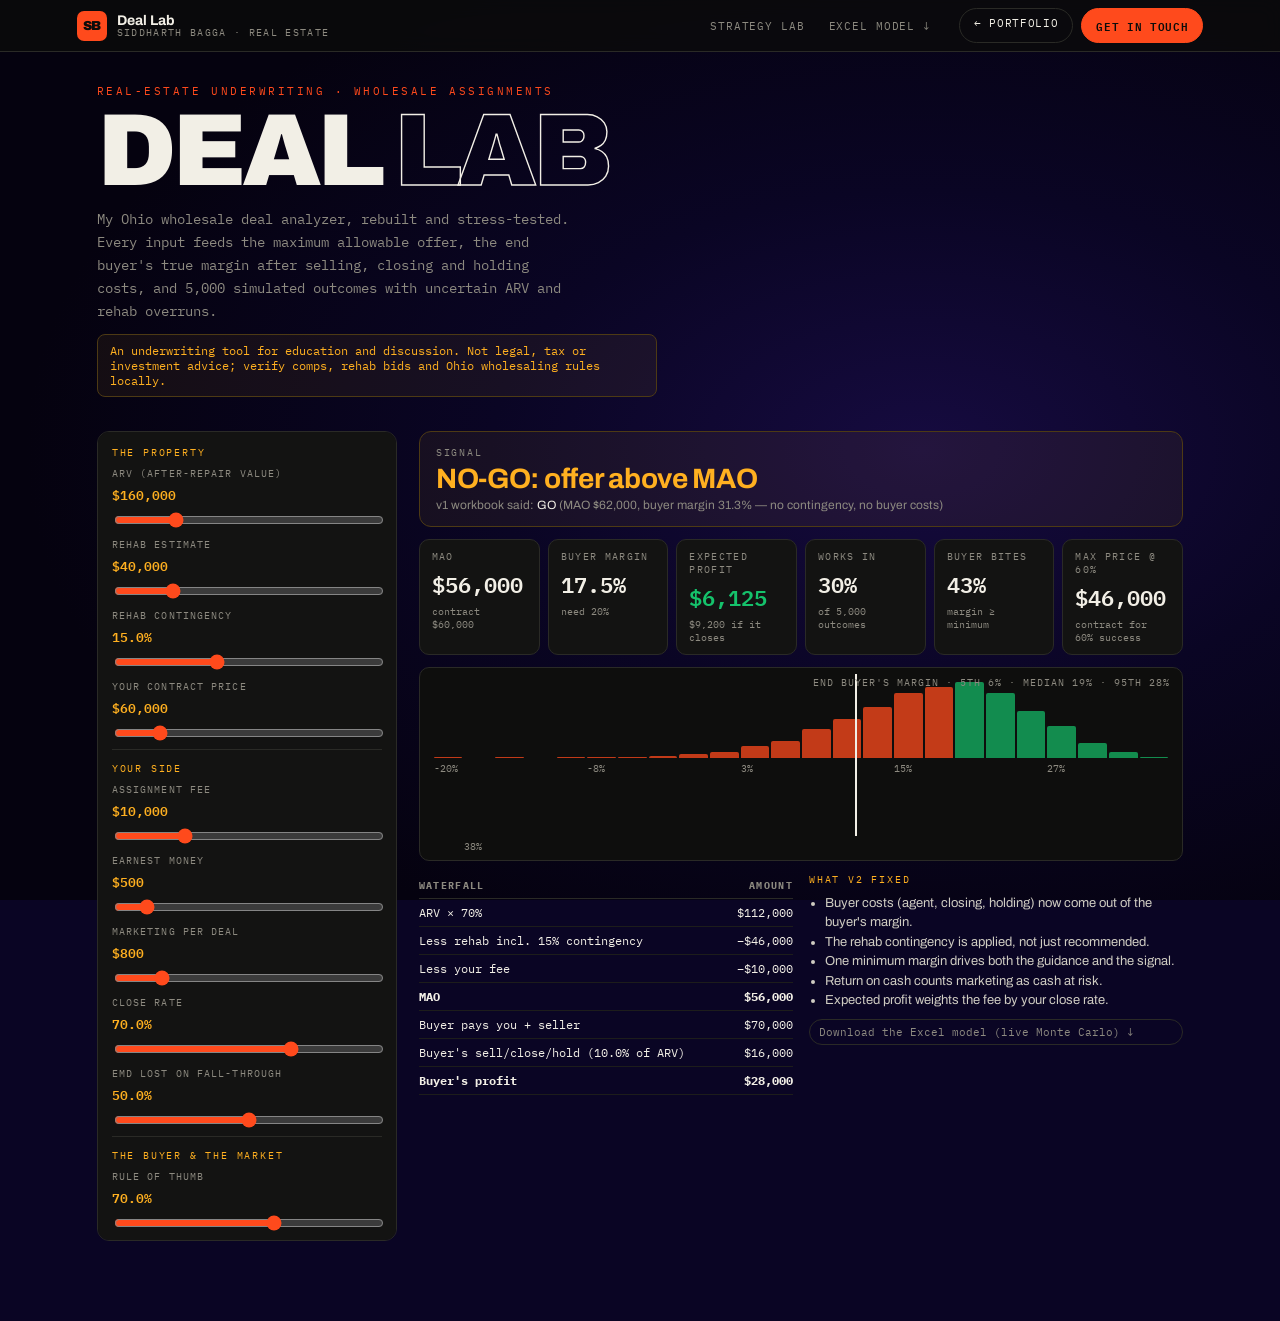
==== commit 98b979fc: "Deploy portfolio b89f24a" ====
--- a/deal/index.html
+++ b/deal/index.html
@@ -18,10 +18,10 @@
     <link rel="preconnect" href="https://fonts.gstatic.com" crossorigin />
     <link rel="stylesheet" href="https://fonts.googleapis.com/css2?family=Archivo:wght@400;500;700;900&family=IBM+Plex+Mono:wght@400;500;600&display=swap" />
     <script type="application/ld+json">{"@context":"https://schema.org","@type":"WebApplication","name":"Deal Lab","url":"https://siddharthbagga29.github.io/deal/","applicationCategory":"FinanceApplication","operatingSystem":"Any","isAccessibleForFree":true,"author":{"@type":"Person","name":"Siddharth Bagga","url":"https://siddharthbagga29.github.io/"}}</script>
-    <script type="module" crossorigin src="/assets/deal-DhMX8I6f.js"></script>
-    <link rel="modulepreload" crossorigin href="/assets/styles-BUncEx2I.js">
+    <script type="module" crossorigin src="/assets/deal-DFtnRc7Q.js"></script>
+    <link rel="modulepreload" crossorigin href="/assets/styles-DwVhaByn.js">
     <link rel="modulepreload" crossorigin href="/assets/ops-BL6tucP7.js">
-    <link rel="stylesheet" crossorigin href="/assets/styles-B33nQbbb.css">
+    <link rel="stylesheet" crossorigin href="/assets/styles-BnLBBeY4.css">
     <link rel="stylesheet" crossorigin href="/assets/deal-DiV4Vrrs.css">
     <link rel="stylesheet" crossorigin href="/assets/lab-CRv44MjG.css">
   </head>
--- a/assets/styles-BnLBBeY4.css
+++ b/assets/styles-BnLBBeY4.css
@@ -0,0 +1 @@
+:root{--lightningcss-light: ;--lightningcss-dark:initial;color-scheme:dark;--ink:#0c0c0b;--ink2:#131312;--ink3:#1b1b19;--edge:#2a2a26;--bone:#f2efe6;--dim:#8d8a80;--hot:#ff4a1c;--amber:#ffb020;--grn:#15c26b;--cyan:#58d6ff;--red:#ff4d4d;--paper:#f4f1e8;--paperink:#1a1a17;--paperline:#d6d1c2;--disp:"Archivo", Helvetica, Arial, sans-serif;--mono:"IBM Plex Mono", ui-monospace, Menlo, monospace;--ser:"Spectral", Georgia, serif;--gutter:clamp(16px, 6vw, 92px)}*{box-sizing:border-box}html{background:#0a0524 radial-gradient(70% 60% at 72%,#160b40 0%,#0a0524 48%,#05020f 100%) fixed;margin:0}body{background:0 0;margin:0}main{z-index:1;position:relative}body{font-family:var(--disp);color:var(--bone);-webkit-font-smoothing:antialiased;overflow-x:hidden}a{color:inherit}button{font:inherit;color:inherit}::selection{background:var(--hot);color:var(--ink)}:focus-visible{outline:2px solid var(--hot);outline-offset:2px}.skip{z-index:100;background:var(--hot);color:var(--ink);font-family:var(--mono);border-radius:6px;padding:8px 12px;font-size:12px;position:fixed;top:-60px;left:8px}.skip:focus{top:8px}.tape{z-index:45;background:var(--ink2);border-bottom:1px solid var(--edge);height:30px;position:sticky;top:0;overflow:hidden}.tape-r{white-space:nowrap;width:max-content;line-height:30px;font-family:var(--mono);color:var(--dim);font-variant-numeric:tabular-nums;font-size:11px;display:flex}.tape-r span{padding-right:28px}.tape-r b{color:var(--bone);font-weight:500}.tape-r u{color:var(--dim);text-decoration:none}.tape-r u.up{color:var(--grn)}.tape-r u.down{color:var(--red)}.rig{position:relative}.vp{height:100vh;align-items:center;height:100svh;display:flex;position:sticky;top:0;overflow:hidden}.film{will-change:transform;display:flex}.panel{width:100vw;height:100vh;height:100svh;padding:96px var(--gutter) 200px;flex-direction:column;flex:none;justify-content:center;gap:14px;min-width:0;display:flex}.stack .panel{width:100%;height:auto;min-height:92svh;padding:56px 16px 170px}.panel-jarvis{justify-content:flex-start;padding-top:96px;overflow-y:auto}.stack .panel-jarvis{overflow:visible}.kicker{font-family:var(--mono);letter-spacing:.24em;text-transform:uppercase;color:var(--hot);font-size:10.5px}.mega{letter-spacing:-.045em;text-transform:uppercase;text-wrap:balance;margin:0;font-size:clamp(42px,10.5vw,142px);font-weight:900;line-height:.86}.mega em{-webkit-text-stroke:1.4px var(--bone);color:#0000;font-style:normal}.sub{font-family:var(--mono);color:var(--dim);max-width:60ch;margin:0;font-size:clamp(11.5px,1.4vw,14px);line-height:1.65}.sub b{color:var(--bone);font-weight:500}.sub a{text-decoration:none}.sec{letter-spacing:-.035em;text-transform:uppercase;margin:0;font-size:clamp(24px,4vw,46px);font-weight:900}.row{flex-wrap:wrap;gap:11px;display:flex}.foot{font-family:var(--mono);color:var(--dim);max-width:70ch;margin:18px 0 0;font-size:10.5px;line-height:1.6}.cta{border:1px solid var(--bone);font-family:var(--mono);letter-spacing:.1em;text-transform:uppercase;color:var(--bone);cursor:pointer;background:0 0;border-radius:999px;align-items:center;gap:9px;width:max-content;padding:11px 20px;font-size:11px;text-decoration:none;transition:background .25s,color .25s;display:inline-flex}.cta:hover{background:var(--bone);color:var(--ink)}.cta.hot{background:var(--hot);border-color:var(--hot);color:var(--ink);font-weight:600}.cta.hot:hover{background:var(--bone);border-color:var(--bone)}.hud{border:1px solid var(--edge);background:color-mix(in srgb, var(--ink2) 80%, transparent);border-radius:8px;grid-template-columns:repeat(auto-fit,minmax(150px,max-content));gap:6px 22px;max-width:860px;margin:4px 0 6px;padding:10px 14px;display:grid}.hud div{flex-direction:column;gap:2px;display:flex}.hud dt{font-family:var(--mono);letter-spacing:.2em;color:var(--amber);font-size:9px}.hud dd{font-family:var(--mono);color:var(--bone);margin:0;font-size:11.5px}.statrow{flex-wrap:wrap;gap:clamp(18px,4vw,56px);display:flex}.stat .v{letter-spacing:-.04em;font-variant-numeric:tabular-nums;color:var(--hot);font-size:clamp(30px,5.2vw,64px);font-weight:900;line-height:1}.stat .k{font-family:var(--mono);letter-spacing:.14em;text-transform:uppercase;color:var(--dim);max-width:20ch;margin-top:7px;font-size:10px;line-height:1.5}.term{border:1px solid var(--edge);background:#07090c;border-radius:4px;width:100%;max-width:860px;overflow:hidden}.term .th{border-bottom:1px solid var(--edge);font-family:var(--mono);letter-spacing:.14em;color:var(--amber);background:#0d1117;justify-content:space-between;gap:8px;padding:6px 10px;font-size:10px;display:flex}.term .tb{height:clamp(160px,30vh,260px);font-family:var(--mono);padding:11px 12px;font-size:12px;line-height:1.55;overflow-y:auto}.term .ln{white-space:pre-wrap;word-break:break-word}.term .sys{color:#8a6118}.term .ok{color:var(--grn)}.term .ok .jvt{color:var(--bone)}.term .warn{color:var(--amber)}.term .hd{color:var(--amber);margin-top:7px;font-weight:600}.term .kv{gap:9px;display:flex}.term .kv b{color:#5e6b76;flex:none;min-width:112px;font-weight:400}.term a{color:var(--cyan);border-bottom:1px dotted var(--cyan);text-decoration:none}.term .cl{border-top:1px solid var(--edge);background:#05070a;align-items:center;gap:7px;padding:8px 11px;display:flex}.term .cl span{color:var(--amber);font-family:var(--mono)}.term .cl input{min-width:0;color:var(--bone);font-family:var(--mono);letter-spacing:.02em;background:0 0;border:0;outline:0;flex:1;font-size:16px}@media (min-width:761px){.term .cl input{font-size:12.5px}}.term .cl button{border:1px solid var(--amber);color:var(--amber);font-family:var(--mono);cursor:pointer;letter-spacing:.1em;background:0 0;padding:3px 8px;font-size:10px}.term .cl button:hover{background:var(--amber);color:#000}.fkrow{flex-wrap:wrap;gap:5px;display:flex}.fk{border:1px solid var(--edge);background:var(--ink2);color:var(--dim);font-family:var(--mono);cursor:pointer;letter-spacing:.08em;padding:6px 10px;font-size:10px}.fk:hover{border-color:var(--amber);color:var(--amber)}.model-grid{grid-template-columns:minmax(0,1.5fr) minmax(260px,1fr);align-items:start;gap:18px;width:100%;max-width:1180px;display:grid}@media (max-width:1000px){.model-grid{grid-template-columns:1fr}}.xl{background:var(--paper);color:var(--paperink);border-radius:4px;min-width:0;overflow:hidden;box-shadow:0 16px 40px #00000080}.xl .bar{color:#fff;background:#217346;flex-wrap:wrap;gap:9px;padding:6px 10px;font-size:11.5px;font-weight:600;display:flex}.xl .bar .f{opacity:.86;font-weight:400;font-family:var(--mono);margin-left:auto;font-size:10px}.xl .fb{border-bottom:1px solid var(--paperline);font-family:var(--mono);background:#fff;font-size:11.5px;display:flex}.xl .fb .nb{border-right:1px solid var(--paperline);background:#fafafa;width:62px;padding:5px 8px;font-weight:600}.xl .fb .fx{border-right:1px solid var(--paperline);color:#687078;place-items:center;width:26px;font-style:italic;display:grid}.xl .fb .fc{color:#1a56c4;white-space:nowrap;flex:1;min-width:0;padding:5px 9px;overflow-x:auto}.xl .gw{max-height:clamp(180px,40vh,380px);overflow:auto}.xl table{border-collapse:collapse;font-variant-numeric:tabular-nums;width:100%;min-width:600px}.xl th,.xl td{border:1px solid var(--paperline);height:21px;font-family:var(--mono);white-space:nowrap;padding:0 6px;font-size:11px}.xl th{color:#4a5560;text-align:center;z-index:1;background:#f0f0ee;font-size:9.5px;font-weight:500;position:sticky;top:0}.xl td.rn{color:#4a5560;text-align:center;background:#f0f0ee;width:26px;font-size:9.5px}.xl td.lb{font-family:var(--disp);font-weight:500}.xl td.lb.hd{color:#1a5c38;background:#eef4f0;font-weight:700}.xl td.n{text-align:right;cursor:cell}.xl td.yr,.xl td.lb.yr{color:#4a5560;background:#f7f7f5;font-weight:600}.xl td.out{color:#b26a00;background:#fff8e6;font-weight:600}.xl td.bad{color:#b3302b;background:#ffecec;font-weight:600}.xl td.inp{color:#1a56c4;background:#eaf1fd;font-weight:600}.xl td.est{color:#1a56c4}.xl td.sel{outline-offset:-2px;outline:2px solid #217346}.xl .sb{border-top:1px solid var(--paperline);font-family:var(--mono);color:#687078;background:#f0f0ee;flex-wrap:wrap;gap:14px;padding:5px 10px;font-size:10px;display:flex}.xl .sb b{color:#1b1f23;font-weight:600}.model-side{flex-direction:column;gap:14px;display:flex}.sliders{flex-wrap:wrap;gap:18px;display:flex}.sl{flex-direction:column;flex:1;gap:4px;min-width:140px;display:flex}.sl label{font-family:var(--mono);letter-spacing:.11em;text-transform:uppercase;color:var(--dim);font-size:10px}.sl output{font-family:var(--mono);color:var(--amber);font-size:15px;font-weight:600}.sl input{width:100%;accent-color:var(--hot)}.eqbox .k{font-family:var(--mono);letter-spacing:.11em;text-transform:uppercase;color:var(--dim);font-size:10px}.eqbox .v{font-family:var(--mono);color:var(--hot);font-variant-numeric:tabular-nums;font-size:clamp(26px,3.4vw,40px);font-weight:600;line-height:1.1}.eqbox .v.err{color:var(--red)}.eqbox .s{font-family:var(--mono);font-size:10.5px}.eqbox .s.pass{color:var(--grn)}.eqbox .s.fail{color:var(--red)}.sens-h{font-family:var(--mono);letter-spacing:.12em;text-transform:uppercase;color:var(--dim);margin-bottom:6px;font-size:9.5px}.sens-grid{font-family:var(--mono);grid-template-columns:44px repeat(5,1fr);gap:3px;font-size:11px;display:grid}.sens-grid .ax{color:var(--dim);place-items:center;font-size:10px;display:grid}.sens .cell{border:1px solid var(--edge);cursor:pointer;color:var(--bone);font-variant-numeric:tabular-nums;border-radius:3px;padding:6px 0;position:relative}.sens .cell.on{outline:2px solid var(--amber);outline-offset:1px}.vdr{perspective:900px;grid-template-columns:210px 1fr;gap:14px;width:100%;min-width:0;max-width:980px;display:grid}@media (max-width:760px){.vdr{grid-template-columns:1fr}}.vdr .idx{border:1px solid var(--edge);background:var(--ink2);border-radius:5px;height:max-content;padding:10px}.vdr .idx .t{font-family:var(--mono);letter-spacing:.16em;color:var(--amber);margin:7px 0 4px;font-size:9.5px}.vdr .idx button{text-align:left;width:100%;color:var(--dim);font-family:var(--disp);cursor:pointer;background:0 0;border:0;border-radius:3px;gap:7px;padding:6px;font-size:12px;display:flex;position:relative}.vdr .idx button .n{font-family:var(--mono);color:#5d6b79;z-index:1;font-size:10px;position:relative}.vdr .idx button:hover{color:var(--bone)}.vdr .idx button[aria-current=true]{color:var(--amber)}.vdr .idx .pill{z-index:0;background:#2a2118;border-radius:3px;position:absolute;inset:0}.vdr .idx button{isolation:isolate}.vdr .wm{font-family:var(--mono);color:var(--dim);font-size:10px}.doc{background:var(--paper);color:var(--paperink);transform-origin:top;background-image:repeating-linear-gradient(0deg,#0000 0 24px,#00000007 24px 25px);border-radius:3px;min-height:clamp(200px,34vh,300px);padding:clamp(16px,2.6vw,26px);position:relative;overflow:hidden;box-shadow:0 16px 40px #00000080}.doc:after{content:"CONFIDENTIAL";font-family:var(--mono);letter-spacing:.13em;color:#b3302b26;pointer-events:none;font-size:clamp(17px,3vw,30px);font-weight:600;position:absolute;top:22px;right:-26px;transform:rotate(25deg)}.doc h3{font-family:var(--ser);margin:0 0 3px;font-size:clamp(17px,2.3vw,22px);font-weight:600}.doc .dl{font-family:var(--mono);letter-spacing:.14em;color:#5f5c52;text-transform:uppercase;font-size:9.5px}.doc p,.doc ul{font-family:var(--ser);max-width:62ch;margin:9px 0;font-size:14px;line-height:1.6}.doc ul{padding-left:18px}.doc table{border-collapse:collapse;width:100%;font-family:var(--mono);font-variant-numeric:tabular-nums;margin:7px 0;font-size:11.5px}.doc th{text-align:left;letter-spacing:.11em;color:#5f5c52;border-bottom:1.5px solid var(--paperink);text-transform:uppercase;padding:0 8px 5px 0;font-size:9px}.doc td{border-bottom:1px solid var(--paperline);padding:5px 8px 5px 0}.doc .r{text-align:right}.rd{background:var(--paperink);color:#0000;cursor:pointer;border-radius:1px;padding:0 4px;transition:background .28s,color .28s}.rd:hover,.rd:focus-visible{color:var(--paperink);background:#ff4a1c38;outline:none}.worklist{width:100%;max-width:920px}.work{border-top:1px solid var(--edge);color:var(--bone);flex-wrap:wrap;align-items:baseline;gap:clamp(10px,2.4vw,26px);padding:clamp(10px,1.5vw,15px) 0;text-decoration:none;display:flex;position:relative}.work:last-child{border-bottom:1px solid var(--edge)}.work .num{font-family:var(--mono);color:var(--dim);flex:none;font-size:10.5px}.work .ttl{letter-spacing:-.025em;flex:1;min-width:0;font-size:clamp(17px,2.6vw,28px);font-weight:700}.work .meta{font-family:var(--mono);color:var(--dim);flex:none;font-size:10px}.work .underline{background:var(--hot);transform-origin:0;height:1px;position:absolute;bottom:-1px;left:0;right:0}.desk{z-index:40;pointer-events:none;border:1px solid var(--edge);-webkit-backdrop-filter:blur(6px);backdrop-filter:blur(6px);background:#131312eb;border-radius:10px;width:clamp(120px,12vw,180px);padding:8px 8px 5px;position:fixed;bottom:14px;left:14px}.desk canvas{aspect-ratio:25/17;filter:drop-shadow(0 12px 22px #0000008c);width:100%;display:block}.desk-act{font-family:var(--mono);letter-spacing:.15em;text-transform:uppercase;color:var(--hot);text-align:center;height:14px;margin-top:2px;font-size:9.5px;overflow:hidden}.desk-act span{display:inline-block}@media (max-width:620px){.desk{width:112px;padding:6px 6px 4px;bottom:8px;left:8px}.desk-act{font-size:8px}}.dots{z-index:44;flex-direction:column;gap:0;display:flex;position:fixed;top:50%;right:9px;transform:translateY(-50%)}.dots button{cursor:pointer;background:0 0;border:0;place-items:center;width:24px;height:24px;padding:0;display:grid;position:relative}.dots button:before{content:"";border:1px solid var(--dim);border-radius:50%;width:10px;height:10px;transition:background .2s,border-color .2s,transform .2s}.dots button[aria-current=true]:before{background:var(--hot);border-color:var(--hot);transform:scale(1.35)}.dot-label{white-space:nowrap;font-family:var(--mono);letter-spacing:.1em;text-transform:uppercase;color:var(--bone);background:var(--ink2);border:1px solid var(--edge);opacity:0;pointer-events:none;border-radius:4px;padding:3px 7px;font-size:10px;transition:opacity .2s;position:absolute;top:50%;right:18px;transform:translateY(-50%)}.dots button:hover .dot-label,.dots button:focus-visible .dot-label{opacity:1}.progress{background:var(--hot);transform-origin:0;z-index:46;height:2px;position:fixed;bottom:0;left:0;right:0}.hint{font-family:var(--mono);letter-spacing:.14em;color:var(--bone);z-index:46;text-transform:uppercase;pointer-events:none;font-size:10px;position:fixed;bottom:14px;left:50%;translate:-50%}.cursor{border:1px solid var(--hot);pointer-events:none;z-index:90;mix-blend-mode:difference;border-radius:50%;position:fixed;top:0;left:0;translate:-50% -50%}.bursts{pointer-events:none;z-index:80;position:fixed;inset:0}.burst{font-family:var(--mono);color:var(--amber);white-space:nowrap;background:#0c0c0bd9;border:1px solid #3a2e20;border-radius:4px;padding:3px 7px;font-size:11px;position:absolute;translate:-50% -100%}.ripple{border:1.5px solid var(--hot);border-radius:50%;width:22px;height:22px;margin:-11px 0 0 -11px;position:absolute}.orb{flex:none;place-items:center;display:grid;position:relative}.orb-ring{border:1.5px solid;border-radius:50%;position:absolute;inset:8%;border-top-color:#0000!important}.orb-core{border-radius:50%;width:46%;height:46%;box-shadow:0 0 22px #ff4a1c73}.jx{border:1px solid var(--edge);background:linear-gradient(#151513,#10100f);border-radius:12px;flex-direction:column;width:100%;min-width:0;display:flex;overflow:hidden}.jx-station{max-width:920px}.jx-head{border-bottom:1px solid var(--edge);align-items:center;gap:12px;padding:10px 12px;display:flex}.jx-title{flex-direction:column;flex:1;min-width:0;display:flex}.jx-title strong{font-family:var(--mono);letter-spacing:.3em;font-size:13px}.jx-title span{font-family:var(--mono);color:var(--dim);white-space:nowrap;text-overflow:ellipsis;font-size:10px;overflow:hidden}.jx-status{font-family:var(--mono);letter-spacing:.12em;text-transform:uppercase;border:1px solid var(--edge);color:var(--dim);white-space:nowrap;border-radius:999px;padding:4px 8px;font-size:10px}.jx-status.s-listening{color:var(--grn);border-color:var(--grn)}.jx-status.s-armed{color:var(--amber);border-color:var(--amber)}.jx-status.s-thinking{color:var(--cyan);border-color:var(--cyan)}.jx-status.s-speaking{color:var(--hot);border-color:var(--hot)}.jx-icon{border:1px solid var(--edge);color:var(--dim);cursor:pointer;background:0 0;border-radius:6px;flex:none;width:30px;height:30px}.jx-icon:hover{color:var(--bone);border-color:var(--dim)}.jx-pulse{border-bottom:1px solid var(--edge);scrollbar-width:none;background:#0b0b0a;gap:2px;display:flex;overflow-x:auto}.jx-pulse span{border-right:1px solid var(--edge);flex-direction:column;min-width:max-content;padding:5px 10px;display:flex}.jx-pulse i{font-style:normal;font-family:var(--mono);letter-spacing:.16em;color:var(--dim);font-size:8.5px}.jx-pulse b{font-family:var(--mono);color:var(--grn);font-variant-numeric:tabular-nums;font-size:11px;font-weight:500}.jx-body{flex:1;min-height:0;display:flex}.jx-main{flex-direction:column;flex:1;min-width:0;min-height:0;display:flex}.jx-log{flex-direction:column;gap:10px;height:clamp(170px,32vh,300px);padding:12px;display:flex;overflow-y:auto}.jx-full .jx-log{flex:1;height:auto;min-height:0}.jx-msg{word-break:break-word;border-radius:10px;max-width:90%;padding:9px 12px;font-size:13.5px;line-height:1.55}.jx-msg.u{background:#2a2118;border:1px solid #3a2e20;align-self:flex-end}.jx-msg.u.interim{opacity:.6;font-style:italic}.jx-msg.a{background:var(--ink3);border:1px solid var(--edge);align-self:flex-start}.jx-text{white-space:pre-wrap}.jx-skills{flex-wrap:wrap;gap:6px;margin-top:8px;display:flex}.skill{border:1px solid var(--hot);color:var(--hot);font-family:var(--mono);cursor:pointer;background:#ff4a1c14;border-radius:6px;align-items:center;gap:5px;padding:5px 9px;font-size:11px;text-decoration:none;display:inline-flex}.skill:hover{background:var(--hot);color:var(--ink)}.jx-meta{font-family:var(--mono);color:var(--dim);flex-wrap:wrap;align-items:center;gap:10px;margin-top:7px;font-size:10px;display:flex}.jx-meta button{color:var(--dim);font-family:var(--mono);cursor:pointer;background:0 0;border:0;padding:0;font-size:10px;-webkit-text-decoration:underline dotted;text-decoration:underline dotted}.jx-meta button:hover{color:var(--bone)}.tag{border:1px solid var(--edge);text-transform:uppercase;letter-spacing:.1em;border-radius:3px;padding:1px 6px;font-size:9px}.tag.e-instant{color:var(--grn);border-color:#1d4a33}.tag.e-neural{color:var(--cyan);border-color:#1e4252}.tag.e-guard-fallback{color:var(--amber);border-color:#4d3a14}.jx-src,.jx-trace{border:1px solid var(--edge);background:#0d0d0c;border-radius:6px;margin:8px 0 0;padding:8px 8px 8px 26px;font-size:11.5px;overflow:hidden}.jx-src li{color:var(--dim);margin:3px 0}.jx-src b{color:var(--amber);font-weight:500;font-family:var(--mono);font-size:10.5px}.jx-trace{font-family:var(--mono);font-size:10.5px}.jx-trace li{color:var(--dim);margin:2px 0}.jx-trace code{color:var(--cyan)}.jx-trace .k-guard code{color:var(--amber)}.jx-trace .k-tool code{color:var(--hot)}.digest-h{font-family:var(--mono);letter-spacing:.14em;color:var(--amber);justify-content:space-between;align-items:center;margin-bottom:4px;font-size:10px;display:flex}.digest p{border-left:2px solid #0000;border-radius:2px;margin:6px 0;padding:4px 8px;transition:background .3s,border-color .3s}.digest p.now{border-left-color:var(--hot);background:#ff4a1c1a}.digest b{color:var(--amber);font-weight:600}.jx-warn{font-family:var(--mono);color:var(--amber);margin:0 12px;font-size:11px}.jx-note{font-family:var(--mono);color:var(--dim);margin:0 12px 10px;font-size:10.5px}.jx-compose{border-top:1px solid var(--edge);align-items:center;gap:7px;padding:10px;display:flex}.jx-compose input{background:var(--ink);border:1px solid var(--edge);min-width:0;color:var(--bone);font-family:var(--disp);border-radius:8px;outline:0;flex:1;padding:9px 12px;font-size:16px}@media (min-width:761px){.jx-compose input{font-size:13.5px}}.jx-compose input:focus{border-color:var(--hot)}.jx-agent{background:var(--ink);color:var(--bone);border:1px solid var(--edge);font-family:var(--mono);border-radius:8px;padding:8px;font-size:11px}.jx-mic,.jx-send{cursor:pointer;border-radius:8px;flex:none}.jx-mic{border:1px solid var(--edge);background:var(--ink);width:40px;height:38px;color:var(--bone);place-items:center;display:grid}.jx-mic.live{border-color:var(--grn);color:var(--grn);box-shadow:0 0 0 4px #15c26b26}.jx-mic:disabled{opacity:.35;cursor:not-allowed}.jx-send{border:1px solid var(--hot);background:var(--hot);color:var(--ink);font-family:var(--mono);letter-spacing:.09em;text-transform:uppercase;height:38px;padding:0 15px;font-size:11px;font-weight:600}.jx-send:disabled{opacity:.45;cursor:default}.jx-chips{flex-wrap:wrap;gap:6px;padding:0 10px 8px;display:flex}.chip{border:1px solid var(--edge);color:var(--dim);font-family:var(--mono);cursor:pointer;background:0 0;border-radius:999px;padding:5px 9px;font-size:10.5px}.chip:hover{border-color:var(--hot);color:var(--hot)}.jx-toggles{flex-wrap:wrap;align-items:center;gap:14px;padding:0 12px 10px;display:flex}.toggle{cursor:pointer;font-family:var(--mono);color:var(--bone);background:0 0;border:0;align-items:center;gap:7px;padding:0;font-size:10.5px;display:inline-flex}.toggle:disabled{opacity:.4;cursor:not-allowed}.toggle em{color:var(--dim);font-style:normal}.toggle .track{background:var(--edge);border-radius:999px;width:28px;height:14px;padding:2px;display:flex}.toggle[aria-checked=true] .track{background:var(--hot)}.toggle .knob{background:var(--bone);border-radius:50%;width:10px;height:10px;display:block}.jx-rail{border-right:1px solid var(--edge);flex-direction:column;flex:none;gap:6px;width:250px;padding:10px;display:flex;overflow-y:auto}@media (max-width:860px){.jx-rail{display:none}}.rail-h{font-family:var(--mono);letter-spacing:.2em;text-transform:uppercase;color:var(--amber);margin:8px 0 2px;font-size:9.5px}.rail-item{text-align:left;cursor:pointer;background:0 0;border:1px solid #0000;border-radius:6px;flex-direction:column;gap:2px;padding:7px 8px;display:flex}.rail-item b{font-size:13px}.rail-item span{font-family:var(--mono);color:var(--dim);font-size:10px}.rail-item:hover{background:var(--ink3)}.rail-item[aria-pressed=true]{border-color:var(--hot);background:#ff4a1c12}.rail-card{border:1px solid var(--edge);border-radius:8px;flex-direction:column;gap:8px;padding:8px;font-size:12px;display:flex}.rail-row{flex-wrap:wrap;align-items:center;gap:6px;display:flex}.rail-row em{width:100%;font-style:normal;font-family:var(--mono);color:var(--dim);padding-left:14px;font-size:10px}.led{background:var(--edge);border-radius:50%;flex:none;width:8px;height:8px}.led.on{background:var(--grn);box-shadow:0 0 8px var(--grn)}.led.warn{background:var(--amber)}.dl-bar{background:var(--edge);border-radius:2px;height:4px;overflow:hidden}.dl-bar i{background:var(--cyan);height:100%;display:block}.rail-skills{color:var(--dim);flex-direction:column;gap:5px;margin:0;padding:0;font-size:11.5px;list-style:none;display:flex}.rail-skills code{color:var(--hot);font-size:10.5px}.launcher{z-index:50;border:1px solid var(--edge);cursor:pointer;-webkit-backdrop-filter:blur(8px);backdrop-filter:blur(8px);background:#131312eb;border-radius:999px;align-items:center;gap:10px;padding:6px 14px 6px 6px;display:flex;position:fixed;bottom:26px;right:16px;box-shadow:0 10px 30px #00000080}.launcher>span{font-family:var(--mono);letter-spacing:.08em;text-transform:uppercase;align-items:center;gap:8px;font-size:11px;display:flex}.launcher kbd,.pal kbd{font-family:var(--mono);border:1px solid var(--edge);color:var(--dim);border-radius:4px;padding:1px 5px;font-size:9.5px}@media (hover:none){.launcher kbd{display:none}}@media (max-width:620px){.launcher{bottom:16px;right:10px}}.overlay{z-index:70;-webkit-backdrop-filter:blur(10px);backdrop-filter:blur(10px);background:#050505b8;justify-content:center;align-items:center;padding:16px;display:flex;position:fixed;inset:0}.overlay-panel{width:min(1180px,100%);height:min(860px,100%);display:flex}.overlay-panel .jx{height:100%;box-shadow:0 30px 80px #0009}@media (max-width:620px){.overlay{padding:0}.overlay-panel .jx{border-radius:0}}.pal-back{z-index:85;-webkit-backdrop-filter:blur(4px);backdrop-filter:blur(4px);background:#05050599;justify-content:center;align-items:flex-start;padding:12vh 16px 16px;display:flex;position:fixed;inset:0}.pal{background:var(--ink2);border:1px solid var(--edge);border-radius:12px;width:min(620px,100%);overflow:hidden;box-shadow:0 30px 80px #0009}.pal input{border:0;border-bottom:1px solid var(--edge);width:100%;color:var(--bone);font-size:16px;font-family:var(--disp);background:0 0;outline:0;padding:14px 16px}.pal ul{max-height:50vh;margin:0;padding:6px;list-style:none;overflow-y:auto}.pal-g{font-family:var(--mono);letter-spacing:.18em;text-transform:uppercase;color:var(--amber);padding:8px 10px 4px;font-size:9.5px}.pal button{text-align:left;cursor:pointer;background:0 0;border:0;border-radius:6px;justify-content:space-between;gap:10px;width:100%;padding:8px 10px;font-size:13.5px;display:flex}.pal button.on{background:var(--ink3);color:var(--hot)}.pal-f{border-top:1px solid var(--edge);font-family:var(--mono);color:var(--dim);gap:14px;padding:8px 14px;font-size:10px;display:flex}@media (prefers-reduced-motion:reduce){*{scroll-behavior:auto!important;transition-duration:.01ms!important;animation-duration:.01ms!important}}.jx-seg{border:1px solid var(--edge);border-radius:8px;gap:2px;width:max-content;max-width:calc(100% - 20px);margin:0 10px;padding:3px;display:flex}.jx-seg button{font-family:var(--mono);letter-spacing:.08em;text-transform:uppercase;color:var(--dim);cursor:pointer;isolation:isolate;background:0 0;border:0;border-radius:6px;padding:5px 12px;font-size:10.5px;position:relative}.jx-seg button[aria-selected=true]{color:var(--ink)}.jx-seg .seg-pill{background:var(--hot);z-index:-1;border-radius:6px;position:absolute;inset:0}.jx-station .jx-compose{border-top:0}.jx-station .jx-seg{margin-top:10px}.jx-station .jx-main>.jx-log{border-bottom:1px solid var(--edge)}@media (max-width:620px){.dots{display:none}.launcher{padding:5px}.launcher>span{display:none}.desk-act{white-space:nowrap;text-overflow:ellipsis;overflow:hidden}.jx-title span{display:none}.jx-log{height:38svh}.hud{grid-template-columns:1fr 1fr}}.nav{z-index:47;height:52px;padding:0 var(--gutter);background:color-mix(in srgb, var(--ink) 82%, transparent);-webkit-backdrop-filter:blur(10px);backdrop-filter:blur(10px);border-bottom:1px solid var(--edge);align-items:center;gap:18px;display:flex;position:fixed;top:30px;left:0;right:0}.nav-id{align-items:center;gap:10px;min-width:0;text-decoration:none;display:flex}.mono-mark{background:var(--hot);width:30px;height:30px;color:var(--ink);letter-spacing:-.02em;border-radius:7px;flex:none;place-items:center;font-size:13px;font-weight:900;display:grid}.nav-name{white-space:nowrap;flex-direction:column;font-size:14px;font-weight:700;line-height:1.1;display:flex}.nav-name em{font-style:normal;font-family:var(--mono);letter-spacing:.14em;text-transform:uppercase;color:var(--dim);font-size:9.5px;font-weight:400}.nav-links{gap:4px;margin-left:auto;display:flex}.nav-links a{font-family:var(--mono);letter-spacing:.08em;text-transform:uppercase;color:var(--dim);padding:8px 10px;font-size:11px;text-decoration:none;position:relative}.nav-links a:hover,.nav-links a[aria-current]{color:var(--bone)}.nav-u{background:var(--hot);border-radius:1px;height:2px;position:absolute;bottom:2px;left:10px;right:10px}.nav-cta{flex:none;gap:8px;display:flex}.nav-btn{border:1px solid var(--edge);font-family:var(--mono);letter-spacing:.06em;text-transform:uppercase;cursor:pointer;white-space:nowrap;background:0 0;border-radius:999px;padding:7px 14px;font-size:11px;text-decoration:none}.nav-btn:hover{border-color:var(--bone)}.nav-btn.hot{background:var(--hot);border-color:var(--hot);color:var(--ink);font-weight:600}@media (max-width:980px){.nav-links{display:none}.nav-cta{margin-left:auto}}@media (max-width:480px){.nav-name em{display:none}.nav-btn{padding:7px 10px;font-size:10px}.nav-name{font-size:13px}}.stack .panel{padding-top:104px}.avail{width:max-content;max-width:100%;font-family:var(--mono);letter-spacing:.04em;color:var(--bone);background:#15c26b12;border:1px solid #1d4a33;border-radius:999px;align-items:center;gap:9px;padding:6px 12px;font-size:11px;display:inline-flex}.pulse{background:var(--grn);border-radius:50%;flex:none;width:8px;height:8px;animation:2s infinite pulse;box-shadow:0 0 #15c26b99}@keyframes pulse{70%{box-shadow:0 0 0 8px #15c26b00}to{box-shadow:0 0 #15c26b00}}.panel-exp{justify-content:flex-start;overflow-y:auto}.tl{border-left:1px solid var(--edge);flex-direction:column;gap:14px;max-width:980px;margin:0;padding:0;list-style:none;display:flex}.tl>li{grid-template-columns:150px 1fr;gap:16px;padding-left:18px;display:grid;position:relative}.tl>li:before{content:"";background:var(--hot);border-radius:50%;width:9px;height:9px;position:absolute;top:6px;left:-5px}.tl-when{font-family:var(--mono);color:var(--amber);padding-top:2px;font-size:11px}.tl-body h3{letter-spacing:-.01em;margin:0;font-size:clamp(15px,1.8vw,19px)}.tl-body h3 span{color:var(--dim);font-weight:400}.tl-tag{font-family:var(--mono);letter-spacing:.08em;text-transform:uppercase;color:var(--grn);margin:5px 0 2px;font-size:10px;display:inline-block}.tl-body ul{color:#cfccc2;max-width:78ch;margin:4px 0 0;padding-left:16px;font-size:13.5px;line-height:1.55}.tl>li.tl-sep{padding:6px 0 0 18px;display:block}.tl>li.tl-sep:before{background:var(--amber)}.tl-sep span{font-family:var(--mono);letter-spacing:.2em;text-transform:uppercase;color:var(--amber);font-size:10.5px}.tl>li.tl-early{display:block}.tl>li.tl-early:before{background:var(--edge)}.tl-early p{color:var(--dim);max-width:78ch;margin:0;font-size:12.5px;line-height:1.5}@media (max-width:700px){.tl>li{grid-template-columns:1fr;gap:4px}}.edu{grid-template-columns:repeat(auto-fit,minmax(220px,1fr));gap:10px 22px;max-width:980px;margin:6px 0 0;display:grid}.edu dt{font-size:13.5px;font-weight:700}.edu dd{font-family:var(--mono);color:var(--dim);margin:2px 0 0;font-size:11px}.mega-sm{font-size:clamp(40px,7vw,96px)}.paths{grid-template-columns:repeat(3,minmax(0,1fr));gap:12px;width:100%;max-width:980px;display:grid}@media (max-width:760px){.paths{grid-template-columns:1fr}}.path{text-align:left;border:1px solid var(--edge);background:var(--ink2);cursor:pointer;border-radius:10px;flex-direction:column;gap:6px;padding:14px 16px;display:flex}.path b{font-size:18px}.path span{color:var(--dim);font-size:13px;line-height:1.45}.path em{font-style:normal;font-family:var(--mono);color:var(--hot);letter-spacing:.06em;text-transform:uppercase;margin-top:4px;font-size:11px}.path:hover{border-color:var(--hot)}.direct{flex-wrap:wrap;align-items:center;gap:14px 28px;display:flex}.direct>div:not(.row){flex-direction:column;gap:2px;display:flex}.direct .lbl{font-family:var(--mono);letter-spacing:.18em;text-transform:uppercase;color:var(--amber);font-size:9.5px}.direct .val{font-family:var(--mono);color:var(--bone);-webkit-user-select:all;user-select:all;font-size:14px;text-decoration:none}a.chip{text-decoration:none}.cx-back{z-index:88;-webkit-backdrop-filter:blur(8px);backdrop-filter:blur(8px);background:#050505b3;justify-content:center;align-items:center;padding:16px;display:flex;position:fixed;inset:0}.cx{background:var(--ink2);border:1px solid var(--edge);border-radius:14px;width:min(760px,100%);max-height:100%;overflow-y:auto;box-shadow:0 30px 80px #0009}.cx-head{border-bottom:1px solid var(--edge);justify-content:space-between;gap:12px;padding:18px 20px 12px;display:flex}.cx-head h2{letter-spacing:-.02em;margin:4px 0;font-size:24px}.cx-head p{color:var(--dim);margin:0;font-size:13px}.cx-form{flex-direction:column;gap:14px;padding:14px 20px 18px;display:flex}.cx-intents{border:0;grid-template-columns:repeat(4,minmax(0,1fr));gap:8px;margin:0;padding:0;display:grid}.cx-intents legend{font-family:var(--mono);letter-spacing:.16em;text-transform:uppercase;color:var(--amber);margin-bottom:8px;font-size:10px}.cx-intents label{border:1px solid var(--edge);cursor:pointer;border-radius:9px;flex-direction:column;gap:2px;padding:9px 10px;display:flex}.cx-intents label.on{border-color:var(--hot);background:#ff4a1c14}.cx-intents input{opacity:0;pointer-events:none;position:absolute}.cx-intents label:focus-within{outline:2px solid var(--hot);outline-offset:2px}.cx-intents b{font-size:13.5px}.cx-intents span{color:var(--dim);font-size:11px}@media (max-width:640px){.cx-intents{grid-template-columns:1fr 1fr}}.cx-grid{grid-template-columns:1fr 1fr;gap:10px 12px;display:grid}@media (max-width:520px){.cx-grid{grid-template-columns:1fr}}.cx-field{flex-direction:column;gap:4px;min-width:0;display:flex}.cx-field label,.cx-note{font-family:var(--mono);color:var(--dim);letter-spacing:.06em;font-size:10.5px}.cx-field i{color:var(--hot);font-style:normal}.cx-field input,.cx-preview textarea{background:var(--ink);border:1px solid var(--edge);color:var(--bone);font:16px var(--disp);border-radius:8px;outline:0;width:100%;padding:9px 11px}.cx-field input:focus,.cx-preview textarea:focus{border-color:var(--hot)}.cx-field.bad input{border-color:var(--red)}.cx-err{color:var(--red);font-size:11px;font-family:var(--mono)}.cx-preview{border:1px solid var(--edge);background:#0e0e0d;border-radius:10px;flex-direction:column;gap:6px;padding:10px 12px;display:flex}.cx-preview-h{font-family:var(--mono);color:var(--dim);letter-spacing:.06em;justify-content:space-between;align-items:center;gap:8px;font-size:10px;display:flex}.cx-subj{font-size:13px}.cx-subj b{color:var(--amber);font-weight:500;font-family:var(--mono);font-size:11px}.cx-preview pre{white-space:pre-wrap;word-break:break-word;font:13px/1.55 var(--disp);color:#dcd9cf;max-height:190px;margin:0;overflow-y:auto}.cx-preview pre.sel{-webkit-user-select:all;user-select:all;outline:1px dashed var(--amber)}.cx-actions{flex-wrap:wrap;align-items:center;gap:8px;display:flex}.cx-actions .cta{padding:10px 16px}.cx-actions .cta:disabled{opacity:.6;cursor:progress}.cx-or{font-family:var(--mono);color:var(--dim);font-size:10.5px}.cx-fine{color:var(--dim);margin:0;font-size:11.5px;line-height:1.5}.linkish{color:var(--bone);cursor:pointer;font:inherit;background:0 0;border:0;padding:0;-webkit-text-decoration:underline dotted;text-decoration:underline dotted}.cx-warn{color:var(--amber);margin:0;font-size:12.5px;overflow:hidden}.cx-done{flex-direction:column;align-items:flex-start;gap:10px;padding:26px 20px 24px;display:flex}.cx-done h3{margin:0;font-size:22px}.cx-done p{color:var(--dim);margin:0}.cx-check{background:var(--grn);width:44px;height:44px;color:var(--ink);border-radius:50%;place-items:center;font-size:22px;font-weight:900;display:grid}.hp{opacity:0;width:1px;height:1px;position:absolute;left:-9999px}.ssr{max-width:860px;font-family:var(--mono);color:var(--dim);margin:0 auto;padding:120px 16px 80px;font-size:13px;line-height:1.6}.ssr h1{font-family:var(--disp);color:var(--bone);letter-spacing:-.04em;text-transform:uppercase;margin:0 0 14px;font-size:clamp(40px,8vw,96px);line-height:.9}.ssr h2{font-family:var(--disp);color:var(--bone);text-transform:uppercase;letter-spacing:-.01em;margin:26px 0 6px;font-size:18px}.ssr a{color:var(--bone)}.ssr strong{color:var(--bone);font-weight:500}@media (min-width:761px) and (max-height:860px){.panel{gap:10px;padding-top:90px;padding-bottom:180px}#hero .mega{font-size:clamp(38px,8vw,108px)}.hud{padding:8px 12px}}.cx-actions{background:var(--ink2);border-top:1px solid var(--edge);z-index:2;padding:10px 0 12px;position:sticky;bottom:0}@media (max-width:520px){.cx-head p{font-size:12px}.cx-or{width:100%}.cx-actions .cta:not(.hot){padding:8px 12px;font-size:10px}.cx-actions .cta.hot{justify-content:center;width:100%}.cx-preview pre{max-height:130px}}@media (max-width:760px){.sub{font-size:13.5px}.foot,.edu dd,.stat .k,.avail,.chip,.tl-when,.tl-tag,.hud dd,.direct .lbl,.kicker,.cx-fine,.jx-meta,.desk-act{font-size:12px}.hud dt{font-size:11px}.term .tb{font-size:12.5px}}.sched{border:1px solid var(--edge);background:var(--ink2);border-radius:12px;flex-direction:column;gap:10px;width:100%;max-width:980px;padding:14px 16px;display:flex}.sched-h{flex-wrap:wrap;justify-content:space-between;align-items:center;gap:12px;display:flex}.sched-h>div{flex-direction:column;gap:2px;display:flex}.sched-h .lbl{font-family:var(--mono);letter-spacing:.18em;text-transform:uppercase;color:var(--amber);font-size:10px}.sched-h b{font-size:18px}.sched-frame{background:var(--ink2);border:0;border-radius:8px;width:100%;height:min(680px,70vh)}.sched-ok{color:var(--grn);font-family:var(--mono);margin:0;font-size:12px}.panel-research{justify-content:flex-start;gap:10px;padding-top:84px;overflow-y:auto}.rs-head{align-items:flex-end;gap:24px;width:100%;max-width:1240px;display:flex}.rs-head p{color:#bdbab0;max-width:620px;margin:0;font-size:13px;line-height:1.5}.rs-more{color:#22d3ee;white-space:nowrap}.rs-loading{font-family:var(--mono);color:var(--dim);padding:40px 0;font-size:11px}.rs-city{flex:1;width:100%;max-width:1240px;min-height:0;display:flex}@media (max-width:900px){.rs-head{flex-direction:column;align-items:flex-start;gap:8px}}.rs{grid-template-columns:repeat(auto-fit,minmax(205px,1fr));gap:12px;width:100%;max-width:1180px;display:grid}.rs-card{border:1px solid var(--edge);background:var(--ink2);border-radius:12px;flex-direction:column;gap:8px;padding:14px 16px;display:flex}.rs-tag{font-family:var(--mono);letter-spacing:.16em;text-transform:uppercase;color:var(--amber);font-size:10px}.rs-card h3{letter-spacing:-.01em;margin:0;font-size:18px}.rs-card p{color:#cfccc2;margin:0;font-size:13px;line-height:1.5}.rs-card ul{flex-wrap:wrap;gap:6px;margin:0;padding:0;list-style:none;display:flex}.rs-card li{font-family:var(--mono);color:var(--grn);border:1px solid #1d4a33;border-radius:999px;padding:2px 8px;font-size:10.5px}.rs-links{flex-wrap:wrap;gap:6px;margin-top:auto;display:flex}@media (max-width:760px){.rs-card li{font-size:12px}}.greet{z-index:51;-webkit-backdrop-filter:blur(10px);backdrop-filter:blur(10px);background:#0e1014f5;border:1px solid #1f3a44;border-radius:14px;width:min(340px,100vw - 32px);padding:12px 14px;position:fixed;bottom:84px;right:16px;box-shadow:0 18px 50px #0000008c,0 0 0 1px #22d3ee14,0 0 40px #22d3ee14}.greet:after{content:"";background:#0e1014f5;border-bottom:1px solid #1f3a44;border-right:1px solid #1f3a44;width:12px;height:12px;position:absolute;bottom:-7px;right:38px;transform:rotate(45deg)}.greet-who{font-family:var(--mono);letter-spacing:.2em;color:#22d3ee;align-items:center;gap:7px;font-size:10px;display:flex}.greet-who i{background:#22d3ee;border-radius:50%;width:8px;height:8px;animation:1.4s ease-in-out infinite greetp;box-shadow:0 0 10px #22d3ee}@keyframes greetp{50%{opacity:.35}}.greet p{color:var(--bone);margin:6px 0 10px;font-size:14px;line-height:1.5}.greet-row{flex-wrap:wrap;align-items:center;gap:6px;display:flex}.greet-row button{border:1px solid var(--edge);color:var(--dim);font-family:var(--mono);cursor:pointer;background:0 0;border-radius:999px;padding:5px 10px;font-size:10.5px}.greet-row .greet-go{background:var(--hot);border-color:var(--hot);color:var(--ink);font-weight:600}.greet-row .greet-x{margin-left:auto;padding:5px 8px}.concierge{width:min(360px,100vw - 32px)}.greet-who .greet-x{color:var(--dim);cursor:pointer;background:0 0;border:0;margin-left:auto;padding:2px 4px;font-size:12px;line-height:1}.greet-who .greet-x:hover{color:var(--bone)}.greet-who i.talking{animation:.5s ease-in-out infinite alternate greett}@keyframes greett{0%{opacity:.6;transform:scale(.8)}to{opacity:1;transform:scale(1.35)}}.greet-chips{flex-wrap:wrap;gap:6px;margin-bottom:10px;display:flex}.greet-chips button{color:var(--bone);cursor:pointer;background:#22d3ee0f;border:1px solid #1f3a44;border-radius:999px;padding:7px 12px;font-size:12.5px;transition:background .15s,border-color .15s}.greet-chips button:hover,.greet-chips button:focus-visible{background:#22d3ee29;border-color:#22d3ee;outline:none}.greet-chips .greet-go{background:var(--hot);border-color:var(--hot);color:var(--ink);font-weight:600}.greet-row .greet-later{margin-left:auto}@media (max-width:560px){.concierge{width:auto;bottom:76px;left:12px;right:12px}.greet-chips button{padding:6px 10px;font-size:12px}}@media (prefers-reduced-motion:reduce){.greet-who i,.greet-who i.talking{animation:none}}.exp-grid{gap:14px;max-width:1180px;display:grid}.exp-side{align-content:start;gap:14px;min-width:0;display:grid}@media (min-width:1200px){.exp-grid{grid-template-columns:minmax(0,1.15fr) minmax(0,1fr);gap:36px}.exp-side .tl>li{grid-template-columns:1fr;gap:2px}.exp-side .tl-body h3 span{font-size:.85em;display:block}.exp-side .edu{grid-template-columns:1fr 1fr}}.greet-who .greet-state{color:var(--dim);letter-spacing:.14em;margin-left:8px;font-size:9.5px}.greet-proto{background:#22d3ee26;border-radius:2px;height:2px;margin:2px 0 10px;overflow:hidden}.greet-proto i{background:#22d3ee;height:100%;transition:width .6s;display:block;box-shadow:0 0 8px #22d3ee}.greet-row .greet-credit{font-family:var(--mono);color:var(--dim);letter-spacing:.06em;font-size:9.5px}
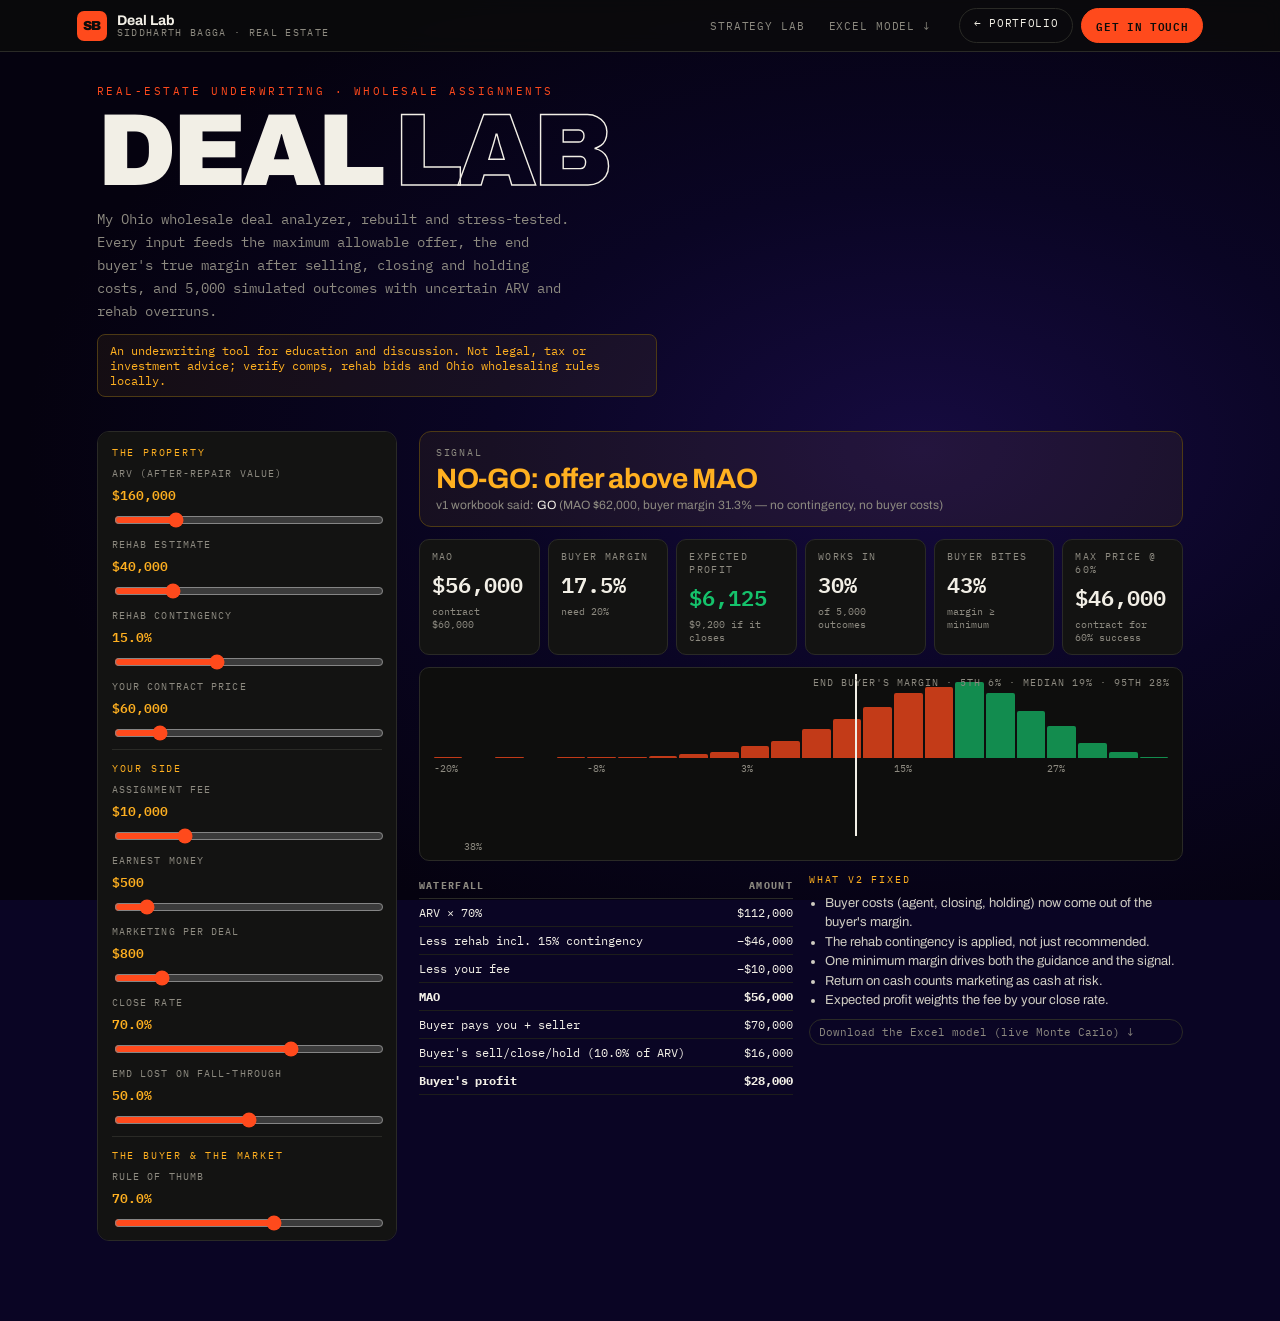
==== commit fc09aa33: "Deploy portfolio 6ecd080" ====
--- a/deal/index.html
+++ b/deal/index.html
@@ -18,10 +18,10 @@
     <link rel="preconnect" href="https://fonts.gstatic.com" crossorigin />
     <link rel="stylesheet" href="https://fonts.googleapis.com/css2?family=Archivo:wght@400;500;700;900&family=IBM+Plex+Mono:wght@400;500;600&display=swap" />
     <script type="application/ld+json">{"@context":"https://schema.org","@type":"WebApplication","name":"Deal Lab","url":"https://siddharthbagga29.github.io/deal/","applicationCategory":"FinanceApplication","operatingSystem":"Any","isAccessibleForFree":true,"author":{"@type":"Person","name":"Siddharth Bagga","url":"https://siddharthbagga29.github.io/"}}</script>
-    <script type="module" crossorigin src="/assets/deal-DFtnRc7Q.js"></script>
-    <link rel="modulepreload" crossorigin href="/assets/styles-DwVhaByn.js">
+    <script type="module" crossorigin src="/assets/deal-AIuutf4N.js"></script>
+    <link rel="modulepreload" crossorigin href="/assets/styles-D9AZvuDd.js">
     <link rel="modulepreload" crossorigin href="/assets/ops-BL6tucP7.js">
-    <link rel="stylesheet" crossorigin href="/assets/styles-BnLBBeY4.css">
+    <link rel="stylesheet" crossorigin href="/assets/styles-FIRctRgB.css">
     <link rel="stylesheet" crossorigin href="/assets/deal-DiV4Vrrs.css">
     <link rel="stylesheet" crossorigin href="/assets/lab-CRv44MjG.css">
   </head>
--- a/assets/styles-FIRctRgB.css
+++ b/assets/styles-FIRctRgB.css
@@ -0,0 +1 @@
+:root{--lightningcss-light: ;--lightningcss-dark:initial;color-scheme:dark;--ink:#0c0c0b;--ink2:#131312;--ink3:#1b1b19;--edge:#2a2a26;--bone:#f2efe6;--dim:#8d8a80;--hot:#ff4a1c;--amber:#ffb020;--grn:#15c26b;--cyan:#58d6ff;--red:#ff4d4d;--paper:#f4f1e8;--paperink:#1a1a17;--paperline:#d6d1c2;--disp:"Archivo", Helvetica, Arial, sans-serif;--mono:"IBM Plex Mono", ui-monospace, Menlo, monospace;--ser:"Spectral", Georgia, serif;--gutter:clamp(16px, 6vw, 92px)}*{box-sizing:border-box}html{background:#0a0524 radial-gradient(70% 60% at 72%,#160b40 0%,#0a0524 48%,#05020f 100%) fixed;margin:0}body{background:0 0;margin:0}main{z-index:1;position:relative}body{font-family:var(--disp);color:var(--bone);-webkit-font-smoothing:antialiased;overflow-x:hidden}a{color:inherit}button{font:inherit;color:inherit}::selection{background:var(--hot);color:var(--ink)}:focus-visible{outline:2px solid var(--hot);outline-offset:2px}.skip{z-index:100;background:var(--hot);color:var(--ink);font-family:var(--mono);border-radius:6px;padding:8px 12px;font-size:12px;position:fixed;top:-60px;left:8px}.skip:focus{top:8px}.tape{z-index:45;background:var(--ink2);border-bottom:1px solid var(--edge);height:30px;position:sticky;top:0;overflow:hidden}.tape-r{white-space:nowrap;width:max-content;line-height:30px;font-family:var(--mono);color:var(--dim);font-variant-numeric:tabular-nums;font-size:11px;display:flex}.tape-r span{padding-right:28px}.tape-r b{color:var(--bone);font-weight:500}.tape-r u{color:var(--dim);text-decoration:none}.tape-r u.up{color:var(--grn)}.tape-r u.down{color:var(--red)}.rig{position:relative}.vp{height:100vh;align-items:center;height:100svh;display:flex;position:sticky;top:0;overflow:hidden}.film{will-change:transform;display:flex}.panel{width:100vw;height:100vh;height:100svh;padding:96px var(--gutter) 200px;flex-direction:column;flex:none;justify-content:center;gap:14px;min-width:0;display:flex}.stack .panel{width:100%;height:auto;min-height:92svh;padding:56px 16px 170px}.panel-jarvis{justify-content:flex-start;padding-top:96px;overflow-y:auto}.stack .panel-jarvis{overflow:visible}.kicker{font-family:var(--mono);letter-spacing:.24em;text-transform:uppercase;color:var(--hot);font-size:10.5px}.mega{letter-spacing:-.045em;text-transform:uppercase;text-wrap:balance;margin:0;font-size:clamp(42px,10.5vw,142px);font-weight:900;line-height:.86}.mega em{-webkit-text-stroke:1.4px var(--bone);color:#0000;font-style:normal}.sub{font-family:var(--mono);color:var(--dim);max-width:60ch;margin:0;font-size:clamp(11.5px,1.4vw,14px);line-height:1.65}.sub b{color:var(--bone);font-weight:500}.sub a{text-decoration:none}.sec{letter-spacing:-.035em;text-transform:uppercase;margin:0;font-size:clamp(24px,4vw,46px);font-weight:900}.row{flex-wrap:wrap;gap:11px;display:flex}.foot{font-family:var(--mono);color:var(--dim);max-width:70ch;margin:18px 0 0;font-size:10.5px;line-height:1.6}.cta{border:1px solid var(--bone);font-family:var(--mono);letter-spacing:.1em;text-transform:uppercase;color:var(--bone);cursor:pointer;background:0 0;border-radius:999px;align-items:center;gap:9px;width:max-content;padding:11px 20px;font-size:11px;text-decoration:none;transition:background .25s,color .25s;display:inline-flex}.cta:hover{background:var(--bone);color:var(--ink)}.cta.hot{background:var(--hot);border-color:var(--hot);color:var(--ink);font-weight:600}.cta.hot:hover{background:var(--bone);border-color:var(--bone)}.hud{border:1px solid var(--edge);background:color-mix(in srgb, var(--ink2) 80%, transparent);border-radius:8px;grid-template-columns:repeat(auto-fit,minmax(150px,max-content));gap:6px 22px;max-width:860px;margin:4px 0 6px;padding:10px 14px;display:grid}.hud div{flex-direction:column;gap:2px;display:flex}.hud dt{font-family:var(--mono);letter-spacing:.2em;color:var(--amber);font-size:9px}.hud dd{font-family:var(--mono);color:var(--bone);margin:0;font-size:11.5px}.statrow{flex-wrap:wrap;gap:clamp(18px,4vw,56px);display:flex}.stat .v{letter-spacing:-.04em;font-variant-numeric:tabular-nums;color:var(--hot);font-size:clamp(30px,5.2vw,64px);font-weight:900;line-height:1}.stat .k{font-family:var(--mono);letter-spacing:.14em;text-transform:uppercase;color:var(--dim);max-width:20ch;margin-top:7px;font-size:10px;line-height:1.5}.term{border:1px solid var(--edge);background:#07090c;border-radius:4px;width:100%;max-width:860px;overflow:hidden}.term .th{border-bottom:1px solid var(--edge);font-family:var(--mono);letter-spacing:.14em;color:var(--amber);background:#0d1117;justify-content:space-between;gap:8px;padding:6px 10px;font-size:10px;display:flex}.term .tb{height:clamp(160px,30vh,260px);font-family:var(--mono);padding:11px 12px;font-size:12px;line-height:1.55;overflow-y:auto}.term .ln{white-space:pre-wrap;word-break:break-word}.term .sys{color:#8a6118}.term .ok{color:var(--grn)}.term .ok .jvt{color:var(--bone)}.term .warn{color:var(--amber)}.term .hd{color:var(--amber);margin-top:7px;font-weight:600}.term .kv{gap:9px;display:flex}.term .kv b{color:#5e6b76;flex:none;min-width:112px;font-weight:400}.term a{color:var(--cyan);border-bottom:1px dotted var(--cyan);text-decoration:none}.term .cl{border-top:1px solid var(--edge);background:#05070a;align-items:center;gap:7px;padding:8px 11px;display:flex}.term .cl span{color:var(--amber);font-family:var(--mono)}.term .cl input{min-width:0;color:var(--bone);font-family:var(--mono);letter-spacing:.02em;background:0 0;border:0;outline:0;flex:1;font-size:16px}@media (min-width:761px){.term .cl input{font-size:12.5px}}.term .cl button{border:1px solid var(--amber);color:var(--amber);font-family:var(--mono);cursor:pointer;letter-spacing:.1em;background:0 0;padding:3px 8px;font-size:10px}.term .cl button:hover{background:var(--amber);color:#000}.fkrow{flex-wrap:wrap;gap:5px;display:flex}.fk{border:1px solid var(--edge);background:var(--ink2);color:var(--dim);font-family:var(--mono);cursor:pointer;letter-spacing:.08em;padding:6px 10px;font-size:10px}.fk:hover{border-color:var(--amber);color:var(--amber)}.model-grid{grid-template-columns:minmax(0,1.5fr) minmax(260px,1fr);align-items:start;gap:18px;width:100%;max-width:1180px;display:grid}@media (max-width:1000px){.model-grid{grid-template-columns:1fr}}.xl{background:var(--paper);color:var(--paperink);border-radius:4px;min-width:0;overflow:hidden;box-shadow:0 16px 40px #00000080}.xl .bar{color:#fff;background:#217346;flex-wrap:wrap;gap:9px;padding:6px 10px;font-size:11.5px;font-weight:600;display:flex}.xl .bar .f{opacity:.86;font-weight:400;font-family:var(--mono);margin-left:auto;font-size:10px}.xl .fb{border-bottom:1px solid var(--paperline);font-family:var(--mono);background:#fff;font-size:11.5px;display:flex}.xl .fb .nb{border-right:1px solid var(--paperline);background:#fafafa;width:62px;padding:5px 8px;font-weight:600}.xl .fb .fx{border-right:1px solid var(--paperline);color:#687078;place-items:center;width:26px;font-style:italic;display:grid}.xl .fb .fc{color:#1a56c4;white-space:nowrap;flex:1;min-width:0;padding:5px 9px;overflow-x:auto}.xl .gw{max-height:clamp(180px,40vh,380px);overflow:auto}.xl table{border-collapse:collapse;font-variant-numeric:tabular-nums;width:100%;min-width:600px}.xl th,.xl td{border:1px solid var(--paperline);height:21px;font-family:var(--mono);white-space:nowrap;padding:0 6px;font-size:11px}.xl th{color:#4a5560;text-align:center;z-index:1;background:#f0f0ee;font-size:9.5px;font-weight:500;position:sticky;top:0}.xl td.rn{color:#4a5560;text-align:center;background:#f0f0ee;width:26px;font-size:9.5px}.xl td.lb{font-family:var(--disp);font-weight:500}.xl td.lb.hd{color:#1a5c38;background:#eef4f0;font-weight:700}.xl td.n{text-align:right;cursor:cell}.xl td.yr,.xl td.lb.yr{color:#4a5560;background:#f7f7f5;font-weight:600}.xl td.out{color:#b26a00;background:#fff8e6;font-weight:600}.xl td.bad{color:#b3302b;background:#ffecec;font-weight:600}.xl td.inp{color:#1a56c4;background:#eaf1fd;font-weight:600}.xl td.est{color:#1a56c4}.xl td.sel{outline-offset:-2px;outline:2px solid #217346}.xl .sb{border-top:1px solid var(--paperline);font-family:var(--mono);color:#687078;background:#f0f0ee;flex-wrap:wrap;gap:14px;padding:5px 10px;font-size:10px;display:flex}.xl .sb b{color:#1b1f23;font-weight:600}.model-side{flex-direction:column;gap:14px;display:flex}.sliders{flex-wrap:wrap;gap:18px;display:flex}.sl{flex-direction:column;flex:1;gap:4px;min-width:140px;display:flex}.sl label{font-family:var(--mono);letter-spacing:.11em;text-transform:uppercase;color:var(--dim);font-size:10px}.sl output{font-family:var(--mono);color:var(--amber);font-size:15px;font-weight:600}.sl input{width:100%;accent-color:var(--hot)}.eqbox .k{font-family:var(--mono);letter-spacing:.11em;text-transform:uppercase;color:var(--dim);font-size:10px}.eqbox .v{font-family:var(--mono);color:var(--hot);font-variant-numeric:tabular-nums;font-size:clamp(26px,3.4vw,40px);font-weight:600;line-height:1.1}.eqbox .v.err{color:var(--red)}.eqbox .s{font-family:var(--mono);font-size:10.5px}.eqbox .s.pass{color:var(--grn)}.eqbox .s.fail{color:var(--red)}.sens-h{font-family:var(--mono);letter-spacing:.12em;text-transform:uppercase;color:var(--dim);margin-bottom:6px;font-size:9.5px}.sens-grid{font-family:var(--mono);grid-template-columns:44px repeat(5,1fr);gap:3px;font-size:11px;display:grid}.sens-grid .ax{color:var(--dim);place-items:center;font-size:10px;display:grid}.sens .cell{border:1px solid var(--edge);cursor:pointer;color:var(--bone);font-variant-numeric:tabular-nums;border-radius:3px;padding:6px 0;position:relative}.sens .cell.on{outline:2px solid var(--amber);outline-offset:1px}.vdr{perspective:900px;grid-template-columns:210px 1fr;gap:14px;width:100%;min-width:0;max-width:980px;display:grid}@media (max-width:760px){.vdr{grid-template-columns:1fr}}.vdr .idx{border:1px solid var(--edge);background:var(--ink2);border-radius:5px;height:max-content;padding:10px}.vdr .idx .t{font-family:var(--mono);letter-spacing:.16em;color:var(--amber);margin:7px 0 4px;font-size:9.5px}.vdr .idx button{text-align:left;width:100%;color:var(--dim);font-family:var(--disp);cursor:pointer;background:0 0;border:0;border-radius:3px;gap:7px;padding:6px;font-size:12px;display:flex;position:relative}.vdr .idx button .n{font-family:var(--mono);color:#5d6b79;z-index:1;font-size:10px;position:relative}.vdr .idx button:hover{color:var(--bone)}.vdr .idx button[aria-current=true]{color:var(--amber)}.vdr .idx .pill{z-index:0;background:#2a2118;border-radius:3px;position:absolute;inset:0}.vdr .idx button{isolation:isolate}.vdr .wm{font-family:var(--mono);color:var(--dim);font-size:10px}.doc{background:var(--paper);color:var(--paperink);transform-origin:top;background-image:repeating-linear-gradient(0deg,#0000 0 24px,#00000007 24px 25px);border-radius:3px;min-height:clamp(200px,34vh,300px);padding:clamp(16px,2.6vw,26px);position:relative;overflow:hidden;box-shadow:0 16px 40px #00000080}.doc:after{content:"CONFIDENTIAL";font-family:var(--mono);letter-spacing:.13em;color:#b3302b26;pointer-events:none;font-size:clamp(17px,3vw,30px);font-weight:600;position:absolute;top:22px;right:-26px;transform:rotate(25deg)}.doc h3{font-family:var(--ser);margin:0 0 3px;font-size:clamp(17px,2.3vw,22px);font-weight:600}.doc .dl{font-family:var(--mono);letter-spacing:.14em;color:#5f5c52;text-transform:uppercase;font-size:9.5px}.doc p,.doc ul{font-family:var(--ser);max-width:62ch;margin:9px 0;font-size:14px;line-height:1.6}.doc ul{padding-left:18px}.doc table{border-collapse:collapse;width:100%;font-family:var(--mono);font-variant-numeric:tabular-nums;margin:7px 0;font-size:11.5px}.doc th{text-align:left;letter-spacing:.11em;color:#5f5c52;border-bottom:1.5px solid var(--paperink);text-transform:uppercase;padding:0 8px 5px 0;font-size:9px}.doc td{border-bottom:1px solid var(--paperline);padding:5px 8px 5px 0}.doc .r{text-align:right}.rd{background:var(--paperink);color:#0000;cursor:pointer;border-radius:1px;padding:0 4px;transition:background .28s,color .28s}.rd:hover,.rd:focus-visible{color:var(--paperink);background:#ff4a1c38;outline:none}.worklist{width:100%;max-width:920px}.work{border-top:1px solid var(--edge);color:var(--bone);flex-wrap:wrap;align-items:baseline;gap:clamp(10px,2.4vw,26px);padding:clamp(10px,1.5vw,15px) 0;text-decoration:none;display:flex;position:relative}.work:last-child{border-bottom:1px solid var(--edge)}.work .num{font-family:var(--mono);color:var(--dim);flex:none;font-size:10.5px}.work .ttl{letter-spacing:-.025em;flex:1;min-width:0;font-size:clamp(17px,2.6vw,28px);font-weight:700}.work .meta{font-family:var(--mono);color:var(--dim);flex:none;font-size:10px}.work .underline{background:var(--hot);transform-origin:0;height:1px;position:absolute;bottom:-1px;left:0;right:0}.desk{z-index:40;pointer-events:none;border:1px solid var(--edge);-webkit-backdrop-filter:blur(6px);backdrop-filter:blur(6px);background:#131312eb;border-radius:10px;width:clamp(120px,12vw,180px);padding:8px 8px 5px;position:fixed;bottom:14px;left:14px}.desk canvas{aspect-ratio:25/17;filter:drop-shadow(0 12px 22px #0000008c);width:100%;display:block}.desk-act{font-family:var(--mono);letter-spacing:.15em;text-transform:uppercase;color:var(--hot);text-align:center;height:14px;margin-top:2px;font-size:9.5px;overflow:hidden}.desk-act span{display:inline-block}@media (max-width:620px){.desk{width:112px;padding:6px 6px 4px;bottom:8px;left:8px}.desk-act{font-size:8px}}.dots{z-index:44;flex-direction:column;gap:0;display:flex;position:fixed;top:50%;right:9px;transform:translateY(-50%)}.dots button{cursor:pointer;background:0 0;border:0;place-items:center;width:24px;height:24px;padding:0;display:grid;position:relative}.dots button:before{content:"";border:1px solid var(--dim);border-radius:50%;width:10px;height:10px;transition:background .2s,border-color .2s,transform .2s}.dots button[aria-current=true]:before{background:var(--hot);border-color:var(--hot);transform:scale(1.35)}.dot-label{white-space:nowrap;font-family:var(--mono);letter-spacing:.1em;text-transform:uppercase;color:var(--bone);background:var(--ink2);border:1px solid var(--edge);opacity:0;pointer-events:none;border-radius:4px;padding:3px 7px;font-size:10px;transition:opacity .2s;position:absolute;top:50%;right:18px;transform:translateY(-50%)}.dots button:hover .dot-label,.dots button:focus-visible .dot-label{opacity:1}.progress{background:var(--hot);transform-origin:0;z-index:46;height:2px;position:fixed;bottom:0;left:0;right:0}.hint{font-family:var(--mono);letter-spacing:.14em;color:var(--bone);z-index:46;text-transform:uppercase;pointer-events:none;font-size:10px;position:fixed;bottom:14px;left:50%;translate:-50%}.cursor{border:1px solid var(--hot);pointer-events:none;z-index:90;mix-blend-mode:difference;border-radius:50%;position:fixed;top:0;left:0;translate:-50% -50%}.bursts{pointer-events:none;z-index:80;position:fixed;inset:0}.burst{font-family:var(--mono);color:var(--amber);white-space:nowrap;background:#0c0c0bd9;border:1px solid #3a2e20;border-radius:4px;padding:3px 7px;font-size:11px;position:absolute;translate:-50% -100%}.ripple{border:1.5px solid var(--hot);border-radius:50%;width:22px;height:22px;margin:-11px 0 0 -11px;position:absolute}.orb{flex:none;place-items:center;display:grid;position:relative}.orb-ring{border:1.5px solid;border-radius:50%;position:absolute;inset:8%;border-top-color:#0000!important}.orb-core{border-radius:50%;width:46%;height:46%;box-shadow:0 0 22px #ff4a1c73}.jx{border:1px solid var(--edge);background:linear-gradient(#151513,#10100f);border-radius:12px;flex-direction:column;width:100%;min-width:0;display:flex;overflow:hidden}.jx-station{max-width:920px}.jx-head{border-bottom:1px solid var(--edge);align-items:center;gap:12px;padding:10px 12px;display:flex}.jx-title{flex-direction:column;flex:1;min-width:0;display:flex}.jx-title strong{font-family:var(--mono);letter-spacing:.3em;font-size:13px}.jx-title span{font-family:var(--mono);color:var(--dim);white-space:nowrap;text-overflow:ellipsis;font-size:10px;overflow:hidden}.jx-status{font-family:var(--mono);letter-spacing:.12em;text-transform:uppercase;border:1px solid var(--edge);color:var(--dim);white-space:nowrap;border-radius:999px;padding:4px 8px;font-size:10px}.jx-status.s-listening{color:var(--grn);border-color:var(--grn)}.jx-status.s-armed{color:var(--amber);border-color:var(--amber)}.jx-status.s-thinking{color:var(--cyan);border-color:var(--cyan)}.jx-status.s-speaking{color:var(--hot);border-color:var(--hot)}.jx-icon{border:1px solid var(--edge);color:var(--dim);cursor:pointer;background:0 0;border-radius:6px;flex:none;width:30px;height:30px}.jx-icon:hover{color:var(--bone);border-color:var(--dim)}.jx-pulse{border-bottom:1px solid var(--edge);scrollbar-width:none;background:#0b0b0a;gap:2px;display:flex;overflow-x:auto}.jx-pulse span{border-right:1px solid var(--edge);flex-direction:column;min-width:max-content;padding:5px 10px;display:flex}.jx-pulse i{font-style:normal;font-family:var(--mono);letter-spacing:.16em;color:var(--dim);font-size:8.5px}.jx-pulse b{font-family:var(--mono);color:var(--grn);font-variant-numeric:tabular-nums;font-size:11px;font-weight:500}.jx-body{flex:1;min-height:0;display:flex}.jx-main{flex-direction:column;flex:1;min-width:0;min-height:0;display:flex}.jx-log{flex-direction:column;gap:10px;height:clamp(170px,32vh,300px);padding:12px;display:flex;overflow-y:auto}.jx-full .jx-log{flex:1;height:auto;min-height:0}.jx-msg{word-break:break-word;border-radius:10px;max-width:90%;padding:9px 12px;font-size:13.5px;line-height:1.55}.jx-msg.u{background:#2a2118;border:1px solid #3a2e20;align-self:flex-end}.jx-msg.u.interim{opacity:.6;font-style:italic}.jx-msg.a{background:var(--ink3);border:1px solid var(--edge);align-self:flex-start}.jx-text{white-space:pre-wrap}.jx-skills{flex-wrap:wrap;gap:6px;margin-top:8px;display:flex}.skill{border:1px solid var(--hot);color:var(--hot);font-family:var(--mono);cursor:pointer;background:#ff4a1c14;border-radius:6px;align-items:center;gap:5px;padding:5px 9px;font-size:11px;text-decoration:none;display:inline-flex}.skill:hover{background:var(--hot);color:var(--ink)}.jx-meta{font-family:var(--mono);color:var(--dim);flex-wrap:wrap;align-items:center;gap:10px;margin-top:7px;font-size:10px;display:flex}.jx-meta button{color:var(--dim);font-family:var(--mono);cursor:pointer;background:0 0;border:0;padding:0;font-size:10px;-webkit-text-decoration:underline dotted;text-decoration:underline dotted}.jx-meta button:hover{color:var(--bone)}.tag{border:1px solid var(--edge);text-transform:uppercase;letter-spacing:.1em;border-radius:3px;padding:1px 6px;font-size:9px}.tag.e-instant{color:var(--grn);border-color:#1d4a33}.tag.e-neural{color:var(--cyan);border-color:#1e4252}.tag.e-guard-fallback{color:var(--amber);border-color:#4d3a14}.jx-src,.jx-trace{border:1px solid var(--edge);background:#0d0d0c;border-radius:6px;margin:8px 0 0;padding:8px 8px 8px 26px;font-size:11.5px;overflow:hidden}.jx-src li{color:var(--dim);margin:3px 0}.jx-src b{color:var(--amber);font-weight:500;font-family:var(--mono);font-size:10.5px}.jx-trace{font-family:var(--mono);font-size:10.5px}.jx-trace li{color:var(--dim);margin:2px 0}.jx-trace code{color:var(--cyan)}.jx-trace .k-guard code{color:var(--amber)}.jx-trace .k-tool code{color:var(--hot)}.digest-h{font-family:var(--mono);letter-spacing:.14em;color:var(--amber);justify-content:space-between;align-items:center;margin-bottom:4px;font-size:10px;display:flex}.digest p{border-left:2px solid #0000;border-radius:2px;margin:6px 0;padding:4px 8px;transition:background .3s,border-color .3s}.digest p.now{border-left-color:var(--hot);background:#ff4a1c1a}.digest b{color:var(--amber);font-weight:600}.jx-warn{font-family:var(--mono);color:var(--amber);margin:0 12px;font-size:11px}.jx-note{font-family:var(--mono);color:var(--dim);margin:0 12px 10px;font-size:10.5px}.jx-compose{border-top:1px solid var(--edge);align-items:center;gap:7px;padding:10px;display:flex}.jx-compose input{background:var(--ink);border:1px solid var(--edge);min-width:0;color:var(--bone);font-family:var(--disp);border-radius:8px;outline:0;flex:1;padding:9px 12px;font-size:16px}@media (min-width:761px){.jx-compose input{font-size:13.5px}}.jx-compose input:focus{border-color:var(--hot)}.jx-agent{background:var(--ink);color:var(--bone);border:1px solid var(--edge);font-family:var(--mono);border-radius:8px;padding:8px;font-size:11px}.jx-mic,.jx-send{cursor:pointer;border-radius:8px;flex:none}.jx-mic{border:1px solid var(--edge);background:var(--ink);width:40px;height:38px;color:var(--bone);place-items:center;display:grid}.jx-mic.live{border-color:var(--grn);color:var(--grn);box-shadow:0 0 0 4px #15c26b26}.jx-mic:disabled{opacity:.35;cursor:not-allowed}.jx-send{border:1px solid var(--hot);background:var(--hot);color:var(--ink);font-family:var(--mono);letter-spacing:.09em;text-transform:uppercase;height:38px;padding:0 15px;font-size:11px;font-weight:600}.jx-send:disabled{opacity:.45;cursor:default}.jx-chips{flex-wrap:wrap;gap:6px;padding:0 10px 8px;display:flex}.chip{border:1px solid var(--edge);color:var(--dim);font-family:var(--mono);cursor:pointer;background:0 0;border-radius:999px;padding:5px 9px;font-size:10.5px}.chip:hover{border-color:var(--hot);color:var(--hot)}.jx-toggles{flex-wrap:wrap;align-items:center;gap:14px;padding:0 12px 10px;display:flex}.toggle{cursor:pointer;font-family:var(--mono);color:var(--bone);background:0 0;border:0;align-items:center;gap:7px;padding:0;font-size:10.5px;display:inline-flex}.toggle:disabled{opacity:.4;cursor:not-allowed}.toggle em{color:var(--dim);font-style:normal}.toggle .track{background:var(--edge);border-radius:999px;width:28px;height:14px;padding:2px;display:flex}.toggle[aria-checked=true] .track{background:var(--hot)}.toggle .knob{background:var(--bone);border-radius:50%;width:10px;height:10px;display:block}.jx-rail{border-right:1px solid var(--edge);flex-direction:column;flex:none;gap:6px;width:250px;padding:10px;display:flex;overflow-y:auto}@media (max-width:860px){.jx-rail{display:none}}.rail-h{font-family:var(--mono);letter-spacing:.2em;text-transform:uppercase;color:var(--amber);margin:8px 0 2px;font-size:9.5px}.rail-item{text-align:left;cursor:pointer;background:0 0;border:1px solid #0000;border-radius:6px;flex-direction:column;gap:2px;padding:7px 8px;display:flex}.rail-item b{font-size:13px}.rail-item span{font-family:var(--mono);color:var(--dim);font-size:10px}.rail-item:hover{background:var(--ink3)}.rail-item[aria-pressed=true]{border-color:var(--hot);background:#ff4a1c12}.rail-card{border:1px solid var(--edge);border-radius:8px;flex-direction:column;gap:8px;padding:8px;font-size:12px;display:flex}.rail-row{flex-wrap:wrap;align-items:center;gap:6px;display:flex}.rail-row em{width:100%;font-style:normal;font-family:var(--mono);color:var(--dim);padding-left:14px;font-size:10px}.led{background:var(--edge);border-radius:50%;flex:none;width:8px;height:8px}.led.on{background:var(--grn);box-shadow:0 0 8px var(--grn)}.led.warn{background:var(--amber)}.dl-bar{background:var(--edge);border-radius:2px;height:4px;overflow:hidden}.dl-bar i{background:var(--cyan);height:100%;display:block}.rail-skills{color:var(--dim);flex-direction:column;gap:5px;margin:0;padding:0;font-size:11.5px;list-style:none;display:flex}.rail-skills code{color:var(--hot);font-size:10.5px}.launcher{z-index:50;border:1px solid var(--edge);cursor:pointer;-webkit-backdrop-filter:blur(8px);backdrop-filter:blur(8px);background:#131312eb;border-radius:999px;align-items:center;gap:10px;padding:6px 14px 6px 6px;display:flex;position:fixed;bottom:26px;right:16px;box-shadow:0 10px 30px #00000080}.launcher>span{font-family:var(--mono);letter-spacing:.08em;text-transform:uppercase;align-items:center;gap:8px;font-size:11px;display:flex}.launcher kbd,.pal kbd{font-family:var(--mono);border:1px solid var(--edge);color:var(--dim);border-radius:4px;padding:1px 5px;font-size:9.5px}@media (hover:none){.launcher kbd{display:none}}@media (max-width:620px){.launcher{bottom:16px;right:10px}}.overlay{z-index:70;-webkit-backdrop-filter:blur(10px);backdrop-filter:blur(10px);background:#050505b8;justify-content:center;align-items:center;padding:16px;display:flex;position:fixed;inset:0}.overlay-panel{width:min(1180px,100%);height:min(860px,100%);display:flex}.overlay-panel .jx{height:100%;box-shadow:0 30px 80px #0009}@media (max-width:620px){.overlay{padding:0}.overlay-panel .jx{border-radius:0}}.pal-back{z-index:85;-webkit-backdrop-filter:blur(4px);backdrop-filter:blur(4px);background:#05050599;justify-content:center;align-items:flex-start;padding:12vh 16px 16px;display:flex;position:fixed;inset:0}.pal{background:var(--ink2);border:1px solid var(--edge);border-radius:12px;width:min(620px,100%);overflow:hidden;box-shadow:0 30px 80px #0009}.pal input{border:0;border-bottom:1px solid var(--edge);width:100%;color:var(--bone);font-size:16px;font-family:var(--disp);background:0 0;outline:0;padding:14px 16px}.pal ul{max-height:50vh;margin:0;padding:6px;list-style:none;overflow-y:auto}.pal-g{font-family:var(--mono);letter-spacing:.18em;text-transform:uppercase;color:var(--amber);padding:8px 10px 4px;font-size:9.5px}.pal button{text-align:left;cursor:pointer;background:0 0;border:0;border-radius:6px;justify-content:space-between;gap:10px;width:100%;padding:8px 10px;font-size:13.5px;display:flex}.pal button.on{background:var(--ink3);color:var(--hot)}.pal-f{border-top:1px solid var(--edge);font-family:var(--mono);color:var(--dim);gap:14px;padding:8px 14px;font-size:10px;display:flex}@media (prefers-reduced-motion:reduce){*{scroll-behavior:auto!important;transition-duration:.01ms!important;animation-duration:.01ms!important}}.jx-seg{border:1px solid var(--edge);border-radius:8px;gap:2px;width:max-content;max-width:calc(100% - 20px);margin:0 10px;padding:3px;display:flex}.jx-seg button{font-family:var(--mono);letter-spacing:.08em;text-transform:uppercase;color:var(--dim);cursor:pointer;isolation:isolate;background:0 0;border:0;border-radius:6px;padding:5px 12px;font-size:10.5px;position:relative}.jx-seg button[aria-selected=true]{color:var(--ink)}.jx-seg .seg-pill{background:var(--hot);z-index:-1;border-radius:6px;position:absolute;inset:0}.jx-station .jx-compose{border-top:0}.jx-station .jx-seg{margin-top:10px}.jx-station .jx-main>.jx-log{border-bottom:1px solid var(--edge)}@media (max-width:620px){.dots{display:none}.launcher{padding:5px}.launcher>span{display:none}.desk-act{white-space:nowrap;text-overflow:ellipsis;overflow:hidden}.jx-title span{display:none}.jx-log{height:38svh}.hud{grid-template-columns:1fr 1fr}}.nav{z-index:47;height:52px;padding:0 var(--gutter);background:color-mix(in srgb, var(--ink) 82%, transparent);-webkit-backdrop-filter:blur(10px);backdrop-filter:blur(10px);border-bottom:1px solid var(--edge);align-items:center;gap:18px;display:flex;position:fixed;top:30px;left:0;right:0}.nav-id{align-items:center;gap:10px;min-width:0;text-decoration:none;display:flex}.mono-mark{background:var(--hot);width:30px;height:30px;color:var(--ink);letter-spacing:-.02em;border-radius:7px;flex:none;place-items:center;font-size:13px;font-weight:900;display:grid}.nav-name{white-space:nowrap;flex-direction:column;font-size:14px;font-weight:700;line-height:1.1;display:flex}.nav-name em{font-style:normal;font-family:var(--mono);letter-spacing:.14em;text-transform:uppercase;color:var(--dim);font-size:9.5px;font-weight:400}.nav-links{gap:4px;margin-left:auto;display:flex}.nav-links a{font-family:var(--mono);letter-spacing:.08em;text-transform:uppercase;color:var(--dim);padding:8px 10px;font-size:11px;text-decoration:none;position:relative}.nav-links a:hover,.nav-links a[aria-current]{color:var(--bone)}.nav-u{background:var(--hot);border-radius:1px;height:2px;position:absolute;bottom:2px;left:10px;right:10px}.nav-cta{flex:none;gap:8px;display:flex}.nav-btn{border:1px solid var(--edge);font-family:var(--mono);letter-spacing:.06em;text-transform:uppercase;cursor:pointer;white-space:nowrap;background:0 0;border-radius:999px;padding:7px 14px;font-size:11px;text-decoration:none}.nav-btn:hover{border-color:var(--bone)}.nav-btn.hot{background:var(--hot);border-color:var(--hot);color:var(--ink);font-weight:600}@media (max-width:980px){.nav-links{display:none}.nav-cta{margin-left:auto}}@media (max-width:480px){.nav-name em{display:none}.nav-btn{padding:7px 10px;font-size:10px}.nav-name{font-size:13px}}.stack .panel{padding-top:104px}.avail{width:max-content;max-width:100%;font-family:var(--mono);letter-spacing:.04em;color:var(--bone);background:#15c26b12;border:1px solid #1d4a33;border-radius:999px;align-items:center;gap:9px;padding:6px 12px;font-size:11px;display:inline-flex}.pulse{background:var(--grn);border-radius:50%;flex:none;width:8px;height:8px;animation:2s infinite pulse;box-shadow:0 0 #15c26b99}@keyframes pulse{70%{box-shadow:0 0 0 8px #15c26b00}to{box-shadow:0 0 #15c26b00}}.panel-exp{justify-content:flex-start;overflow-y:auto}.tl{border-left:1px solid var(--edge);flex-direction:column;gap:14px;max-width:980px;margin:0;padding:0;list-style:none;display:flex}.tl>li{grid-template-columns:150px 1fr;gap:16px;padding-left:18px;display:grid;position:relative}.tl>li:before{content:"";background:var(--hot);border-radius:50%;width:9px;height:9px;position:absolute;top:6px;left:-5px}.tl-when{font-family:var(--mono);color:var(--amber);padding-top:2px;font-size:11px}.tl-body h3{letter-spacing:-.01em;margin:0;font-size:clamp(15px,1.8vw,19px)}.tl-body h3 span{color:var(--dim);font-weight:400}.tl-tag{font-family:var(--mono);letter-spacing:.08em;text-transform:uppercase;color:var(--grn);margin:5px 0 2px;font-size:10px;display:inline-block}.tl-body ul{color:#cfccc2;max-width:78ch;margin:4px 0 0;padding-left:16px;font-size:13.5px;line-height:1.55}.tl>li.tl-sep{padding:6px 0 0 18px;display:block}.tl>li.tl-sep:before{background:var(--amber)}.tl-sep span{font-family:var(--mono);letter-spacing:.2em;text-transform:uppercase;color:var(--amber);font-size:10.5px}.tl>li.tl-early{display:block}.tl>li.tl-early:before{background:var(--edge)}.tl-early p{color:var(--dim);max-width:78ch;margin:0;font-size:12.5px;line-height:1.5}@media (max-width:700px){.tl>li{grid-template-columns:1fr;gap:4px}}.edu{grid-template-columns:repeat(auto-fit,minmax(220px,1fr));gap:10px 22px;max-width:980px;margin:6px 0 0;display:grid}.edu dt{font-size:13.5px;font-weight:700}.edu dd{font-family:var(--mono);color:var(--dim);margin:2px 0 0;font-size:11px}.mega-sm{font-size:clamp(40px,7vw,96px)}.paths{grid-template-columns:repeat(3,minmax(0,1fr));gap:12px;width:100%;max-width:980px;display:grid}@media (max-width:760px){.paths{grid-template-columns:1fr}}.path{text-align:left;border:1px solid var(--edge);background:var(--ink2);cursor:pointer;border-radius:10px;flex-direction:column;gap:6px;padding:14px 16px;display:flex}.path b{font-size:18px}.path span{color:var(--dim);font-size:13px;line-height:1.45}.path em{font-style:normal;font-family:var(--mono);color:var(--hot);letter-spacing:.06em;text-transform:uppercase;margin-top:4px;font-size:11px}.path:hover{border-color:var(--hot)}.direct{flex-wrap:wrap;align-items:center;gap:14px 28px;display:flex}.direct>div:not(.row){flex-direction:column;gap:2px;display:flex}.direct .lbl{font-family:var(--mono);letter-spacing:.18em;text-transform:uppercase;color:var(--amber);font-size:9.5px}.direct .val{font-family:var(--mono);color:var(--bone);-webkit-user-select:all;user-select:all;font-size:14px;text-decoration:none}a.chip{text-decoration:none}.cx-back{z-index:88;-webkit-backdrop-filter:blur(8px);backdrop-filter:blur(8px);background:#050505b3;justify-content:center;align-items:center;padding:16px;display:flex;position:fixed;inset:0}.cx{background:var(--ink2);border:1px solid var(--edge);border-radius:14px;width:min(760px,100%);max-height:100%;overflow-y:auto;box-shadow:0 30px 80px #0009}.cx-head{border-bottom:1px solid var(--edge);justify-content:space-between;gap:12px;padding:18px 20px 12px;display:flex}.cx-head h2{letter-spacing:-.02em;margin:4px 0;font-size:24px}.cx-head p{color:var(--dim);margin:0;font-size:13px}.cx-form{flex-direction:column;gap:14px;padding:14px 20px 18px;display:flex}.cx-intents{border:0;grid-template-columns:repeat(4,minmax(0,1fr));gap:8px;margin:0;padding:0;display:grid}.cx-intents legend{font-family:var(--mono);letter-spacing:.16em;text-transform:uppercase;color:var(--amber);margin-bottom:8px;font-size:10px}.cx-intents label{border:1px solid var(--edge);cursor:pointer;border-radius:9px;flex-direction:column;gap:2px;padding:9px 10px;display:flex}.cx-intents label.on{border-color:var(--hot);background:#ff4a1c14}.cx-intents input{opacity:0;pointer-events:none;position:absolute}.cx-intents label:focus-within{outline:2px solid var(--hot);outline-offset:2px}.cx-intents b{font-size:13.5px}.cx-intents span{color:var(--dim);font-size:11px}@media (max-width:640px){.cx-intents{grid-template-columns:1fr 1fr}}.cx-grid{grid-template-columns:1fr 1fr;gap:10px 12px;display:grid}@media (max-width:520px){.cx-grid{grid-template-columns:1fr}}.cx-field{flex-direction:column;gap:4px;min-width:0;display:flex}.cx-field label,.cx-note{font-family:var(--mono);color:var(--dim);letter-spacing:.06em;font-size:10.5px}.cx-field i{color:var(--hot);font-style:normal}.cx-field input,.cx-preview textarea{background:var(--ink);border:1px solid var(--edge);color:var(--bone);font:16px var(--disp);border-radius:8px;outline:0;width:100%;padding:9px 11px}.cx-field input:focus,.cx-preview textarea:focus{border-color:var(--hot)}.cx-field.bad input{border-color:var(--red)}.cx-err{color:var(--red);font-size:11px;font-family:var(--mono)}.cx-preview{border:1px solid var(--edge);background:#0e0e0d;border-radius:10px;flex-direction:column;gap:6px;padding:10px 12px;display:flex}.cx-preview-h{font-family:var(--mono);color:var(--dim);letter-spacing:.06em;justify-content:space-between;align-items:center;gap:8px;font-size:10px;display:flex}.cx-subj{font-size:13px}.cx-subj b{color:var(--amber);font-weight:500;font-family:var(--mono);font-size:11px}.cx-preview pre{white-space:pre-wrap;word-break:break-word;font:13px/1.55 var(--disp);color:#dcd9cf;max-height:190px;margin:0;overflow-y:auto}.cx-preview pre.sel{-webkit-user-select:all;user-select:all;outline:1px dashed var(--amber)}.cx-actions{flex-wrap:wrap;align-items:center;gap:8px;display:flex}.cx-actions .cta{padding:10px 16px}.cx-actions .cta:disabled{opacity:.6;cursor:progress}.cx-or{font-family:var(--mono);color:var(--dim);font-size:10.5px}.cx-fine{color:var(--dim);margin:0;font-size:11.5px;line-height:1.5}.linkish{color:var(--bone);cursor:pointer;font:inherit;background:0 0;border:0;padding:0;-webkit-text-decoration:underline dotted;text-decoration:underline dotted}.cx-warn{color:var(--amber);margin:0;font-size:12.5px;overflow:hidden}.cx-done{flex-direction:column;align-items:flex-start;gap:10px;padding:26px 20px 24px;display:flex}.cx-done h3{margin:0;font-size:22px}.cx-done p{color:var(--dim);margin:0}.cx-check{background:var(--grn);width:44px;height:44px;color:var(--ink);border-radius:50%;place-items:center;font-size:22px;font-weight:900;display:grid}.hp{opacity:0;width:1px;height:1px;position:absolute;left:-9999px}.ssr{max-width:860px;font-family:var(--mono);color:var(--dim);margin:0 auto;padding:120px 16px 80px;font-size:13px;line-height:1.6}.ssr h1{font-family:var(--disp);color:var(--bone);letter-spacing:-.04em;text-transform:uppercase;margin:0 0 14px;font-size:clamp(40px,8vw,96px);line-height:.9}.ssr h2{font-family:var(--disp);color:var(--bone);text-transform:uppercase;letter-spacing:-.01em;margin:26px 0 6px;font-size:18px}.ssr a{color:var(--bone)}.ssr strong{color:var(--bone);font-weight:500}@media (min-width:761px) and (max-height:860px){.panel{gap:10px;padding-top:90px;padding-bottom:180px}#hero .mega{font-size:clamp(38px,8vw,108px)}.hud{padding:8px 12px}}.cx-actions{background:var(--ink2);border-top:1px solid var(--edge);z-index:2;padding:10px 0 12px;position:sticky;bottom:0}@media (max-width:520px){.cx-head p{font-size:12px}.cx-or{width:100%}.cx-actions .cta:not(.hot){padding:8px 12px;font-size:10px}.cx-actions .cta.hot{justify-content:center;width:100%}.cx-preview pre{max-height:130px}}@media (max-width:760px){.sub{font-size:13.5px}.foot,.edu dd,.stat .k,.avail,.chip,.tl-when,.tl-tag,.hud dd,.direct .lbl,.kicker,.cx-fine,.jx-meta,.desk-act{font-size:12px}.hud dt{font-size:11px}.term .tb{font-size:12.5px}}.sched{border:1px solid var(--edge);background:var(--ink2);border-radius:12px;flex-direction:column;gap:10px;width:100%;max-width:980px;padding:14px 16px;display:flex}.sched-h{flex-wrap:wrap;justify-content:space-between;align-items:center;gap:12px;display:flex}.sched-h>div{flex-direction:column;gap:2px;display:flex}.sched-h .lbl{font-family:var(--mono);letter-spacing:.18em;text-transform:uppercase;color:var(--amber);font-size:10px}.sched-h b{font-size:18px}.sched-frame{background:var(--ink2);border:0;border-radius:8px;width:100%;height:min(680px,70vh)}.sched-ok{color:var(--grn);font-family:var(--mono);margin:0;font-size:12px}.panel-research{justify-content:flex-start;gap:10px;padding-top:84px;overflow-y:auto}.rs-head{align-items:flex-end;gap:24px;width:100%;max-width:1240px;display:flex}.rs-head p{color:#bdbab0;max-width:620px;margin:0;font-size:13px;line-height:1.5}.rs-more{color:#22d3ee;white-space:nowrap}.rs-loading{font-family:var(--mono);color:var(--dim);padding:40px 0;font-size:11px}.rs-city{flex:1;width:100%;max-width:1240px;min-height:0;display:flex}@media (max-width:900px){.rs-head{flex-direction:column;align-items:flex-start;gap:8px}}.rs{grid-template-columns:repeat(auto-fit,minmax(205px,1fr));gap:12px;width:100%;max-width:1180px;display:grid}.rs-card{border:1px solid var(--edge);background:var(--ink2);border-radius:12px;flex-direction:column;gap:8px;padding:14px 16px;display:flex}.rs-tag{font-family:var(--mono);letter-spacing:.16em;text-transform:uppercase;color:var(--amber);font-size:10px}.rs-card h3{letter-spacing:-.01em;margin:0;font-size:18px}.rs-card p{color:#cfccc2;margin:0;font-size:13px;line-height:1.5}.rs-card ul{flex-wrap:wrap;gap:6px;margin:0;padding:0;list-style:none;display:flex}.rs-card li{font-family:var(--mono);color:var(--grn);border:1px solid #1d4a33;border-radius:999px;padding:2px 8px;font-size:10.5px}.rs-links{flex-wrap:wrap;gap:6px;margin-top:auto;display:flex}@media (max-width:760px){.rs-card li{font-size:12px}}.greet{z-index:51;-webkit-backdrop-filter:blur(10px);backdrop-filter:blur(10px);background:#0e1014f5;border:1px solid #1f3a44;border-radius:14px;width:min(340px,100vw - 32px);padding:12px 14px;position:fixed;bottom:84px;right:16px;box-shadow:0 18px 50px #0000008c,0 0 0 1px #22d3ee14,0 0 40px #22d3ee14}.greet:after{content:"";background:#0e1014f5;border-bottom:1px solid #1f3a44;border-right:1px solid #1f3a44;width:12px;height:12px;position:absolute;bottom:-7px;right:38px;transform:rotate(45deg)}.greet-who{font-family:var(--mono);letter-spacing:.2em;color:#22d3ee;align-items:center;gap:7px;font-size:10px;display:flex}.greet-who i{background:#22d3ee;border-radius:50%;width:8px;height:8px;animation:1.4s ease-in-out infinite greetp;box-shadow:0 0 10px #22d3ee}@keyframes greetp{50%{opacity:.35}}.greet p{color:var(--bone);margin:6px 0 10px;font-size:14px;line-height:1.5}.greet-row{flex-wrap:wrap;align-items:center;gap:6px;display:flex}.greet-row button{border:1px solid var(--edge);color:var(--dim);font-family:var(--mono);cursor:pointer;background:0 0;border-radius:999px;padding:5px 10px;font-size:10.5px}.greet-row .greet-go{background:var(--hot);border-color:var(--hot);color:var(--ink);font-weight:600}.greet-row .greet-x{margin-left:auto;padding:5px 8px}.concierge{width:min(360px,100vw - 32px)}.greet-who .greet-x{color:var(--dim);cursor:pointer;background:0 0;border:0;margin-left:auto;padding:2px 4px;font-size:12px;line-height:1}.greet-who .greet-x:hover{color:var(--bone)}.greet-who i.talking{animation:.5s ease-in-out infinite alternate greett}@keyframes greett{0%{opacity:.6;transform:scale(.8)}to{opacity:1;transform:scale(1.35)}}.greet-chips{flex-wrap:wrap;gap:6px;margin-bottom:10px;display:flex}.greet-chips button{color:var(--bone);cursor:pointer;background:#22d3ee0f;border:1px solid #1f3a44;border-radius:999px;padding:7px 12px;font-size:12.5px;transition:background .15s,border-color .15s}.greet-chips button:hover,.greet-chips button:focus-visible{background:#22d3ee29;border-color:#22d3ee;outline:none}.greet-chips .greet-go{background:var(--hot);border-color:var(--hot);color:var(--ink);font-weight:600}.greet-row .greet-later{margin-left:auto}@media (max-width:560px){.concierge{width:auto;bottom:76px;left:12px;right:12px}.greet-chips button{padding:6px 10px;font-size:12px}}@media (prefers-reduced-motion:reduce){.greet-who i,.greet-who i.talking{animation:none}}.exp-grid{grid-template-columns:minmax(0,1fr);gap:14px;width:100%;min-width:0;max-width:1180px;display:grid}.exp-grid .tl,.exp-grid .edu,.tl-body{min-width:0}.tl-body h3,.tl-body li,.edu dd{overflow-wrap:anywhere}.exp-side{align-content:start;gap:14px;min-width:0;display:grid}@media (min-width:1200px){.exp-grid{grid-template-columns:minmax(0,1.15fr) minmax(0,1fr);gap:36px}.exp-side .tl>li{grid-template-columns:1fr;gap:2px}.exp-side .tl-body h3 span{font-size:.85em;display:block}.exp-side .edu{grid-template-columns:1fr 1fr}}.greet-who .greet-state{color:var(--dim);letter-spacing:.14em;margin-left:8px;font-size:9.5px}.greet-proto{background:#22d3ee26;border-radius:2px;height:2px;margin:2px 0 10px;overflow:hidden}.greet-proto i{background:#22d3ee;height:100%;transition:width .6s;display:block;box-shadow:0 0 8px #22d3ee}.greet-row .greet-credit{font-family:var(--mono);color:var(--dim);letter-spacing:.06em;font-size:9.5px}.view-only body{-webkit-user-select:none;user-select:none;-webkit-touch-callout:none}.view-only input,.view-only textarea,.view-only select,.view-only [contenteditable]{-webkit-user-select:text;user-select:text;-webkit-touch-callout:default}.view-only img,.view-only svg,.view-only canvas{-webkit-user-drag:none;-webkit-user-select:none;user-select:none}@media print{body>*{display:none!important}body:after{content:"This page is view-only. Contact Siddharth Bagga for a copy of his résumé.";color:#000;padding:48px;font:16px/1.5 system-ui,sans-serif;display:block}}
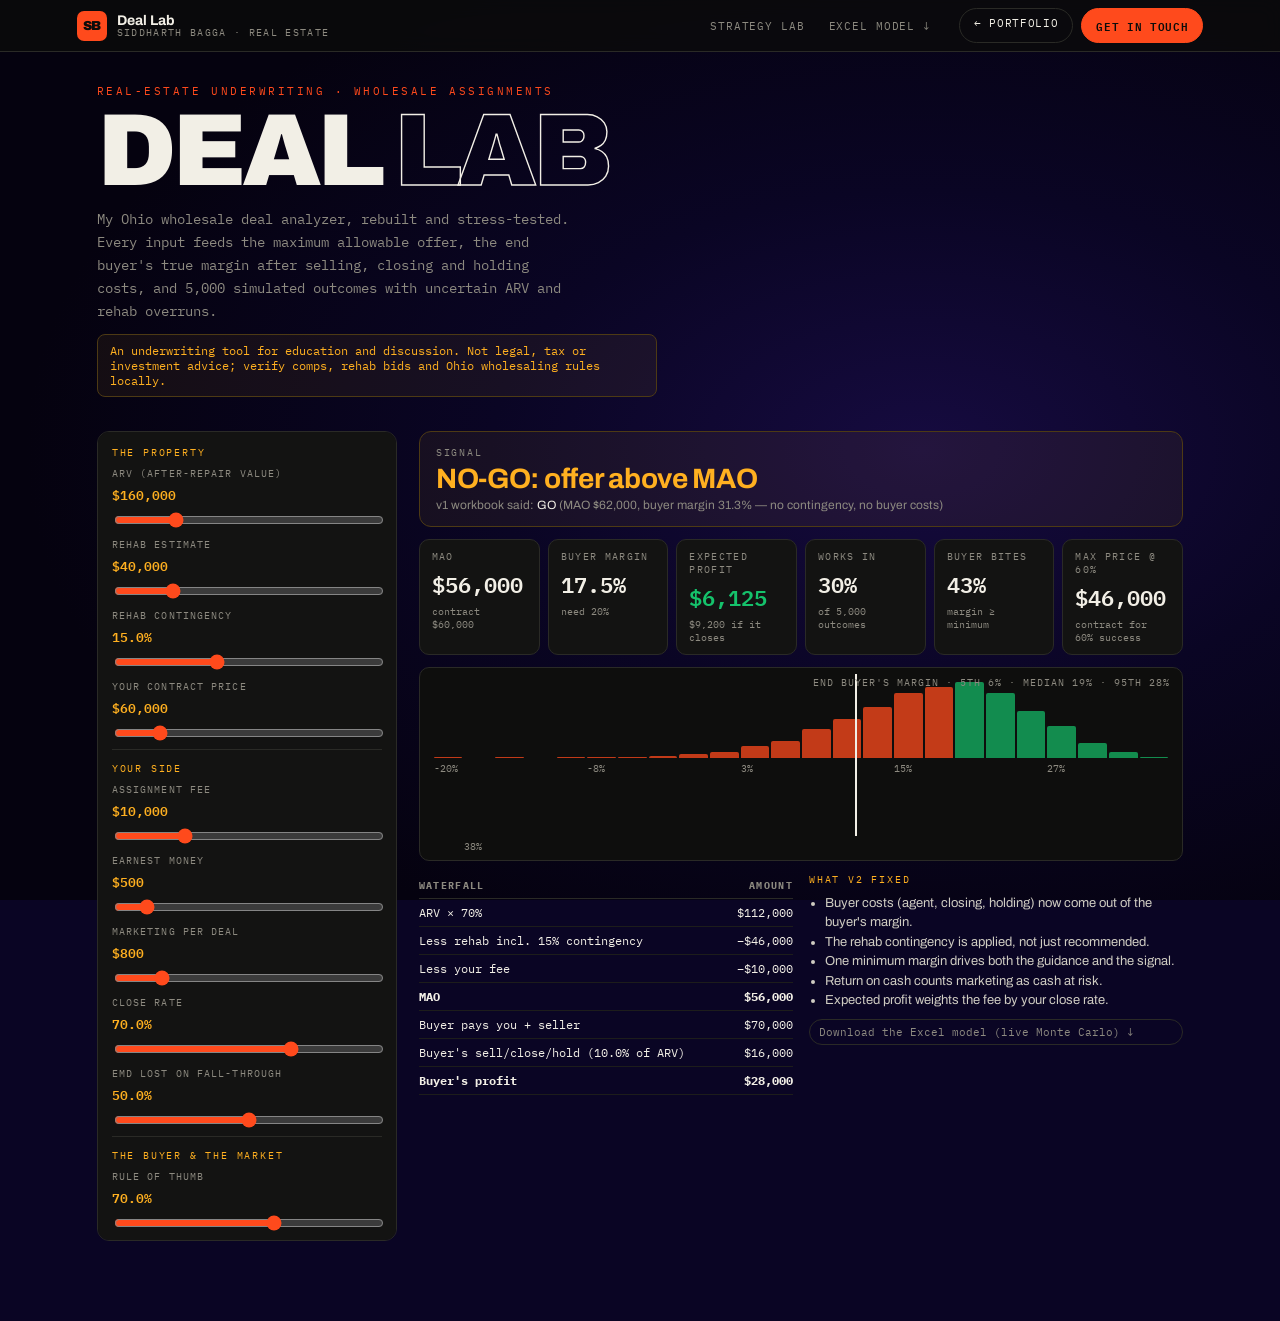
==== commit 79908353: "Deploy portfolio b1f71ad" ====
--- a/deal/index.html
+++ b/deal/index.html
@@ -18,10 +18,11 @@
     <link rel="preconnect" href="https://fonts.gstatic.com" crossorigin />
     <link rel="stylesheet" href="https://fonts.googleapis.com/css2?family=Archivo:wght@400;500;700;900&family=IBM+Plex+Mono:wght@400;500;600&display=swap" />
     <script type="application/ld+json">{"@context":"https://schema.org","@type":"WebApplication","name":"Deal Lab","url":"https://siddharthbagga29.github.io/deal/","applicationCategory":"FinanceApplication","operatingSystem":"Any","isAccessibleForFree":true,"author":{"@type":"Person","name":"Siddharth Bagga","url":"https://siddharthbagga29.github.io/"}}</script>
-    <script type="module" crossorigin src="/assets/deal-AIuutf4N.js"></script>
-    <link rel="modulepreload" crossorigin href="/assets/styles-D9AZvuDd.js">
+    <script type="module" crossorigin src="/assets/deal-BHzjl33k.js"></script>
+    <link rel="modulepreload" crossorigin href="/assets/styles-DJTadMDE.js">
     <link rel="modulepreload" crossorigin href="/assets/ops-BL6tucP7.js">
-    <link rel="stylesheet" crossorigin href="/assets/styles-FIRctRgB.css">
+    <link rel="modulepreload" crossorigin href="/assets/model-CSn8uSuL.js">
+    <link rel="stylesheet" crossorigin href="/assets/styles-BfKjthDw.css">
     <link rel="stylesheet" crossorigin href="/assets/deal-DiV4Vrrs.css">
     <link rel="stylesheet" crossorigin href="/assets/lab-CRv44MjG.css">
   </head>
--- a/assets/styles-BfKjthDw.css
+++ b/assets/styles-BfKjthDw.css
@@ -0,0 +1 @@
+:root{--lightningcss-light: ;--lightningcss-dark:initial;color-scheme:dark;--ink:#0c0c0b;--ink2:#131312;--ink3:#1b1b19;--edge:#2a2a26;--bone:#f2efe6;--dim:#8d8a80;--hot:#ff4a1c;--amber:#ffb020;--grn:#15c26b;--cyan:#58d6ff;--red:#ff4d4d;--paper:#f4f1e8;--paperink:#1a1a17;--paperline:#d6d1c2;--disp:"Archivo", Helvetica, Arial, sans-serif;--mono:"IBM Plex Mono", ui-monospace, Menlo, monospace;--ser:"Spectral", Georgia, serif;--gutter:clamp(16px, 6vw, 92px)}*{box-sizing:border-box}html{background:#0a0524 radial-gradient(70% 60% at 72%,#160b40 0%,#0a0524 48%,#05020f 100%) fixed;margin:0}body{background:0 0;margin:0}main{z-index:1;position:relative}body{font-family:var(--disp);color:var(--bone);-webkit-font-smoothing:antialiased;overflow-x:hidden}a{color:inherit}button{font:inherit;color:inherit}::selection{background:var(--hot);color:var(--ink)}:focus-visible{outline:2px solid var(--hot);outline-offset:2px}.skip{z-index:100;background:var(--hot);color:var(--ink);font-family:var(--mono);border-radius:6px;padding:8px 12px;font-size:12px;position:fixed;top:-60px;left:8px}.skip:focus{top:8px}.tape{z-index:45;background:var(--ink2);border-bottom:1px solid var(--edge);height:30px;position:sticky;top:0;overflow:hidden}.tape-r{white-space:nowrap;width:max-content;line-height:30px;font-family:var(--mono);color:var(--dim);font-variant-numeric:tabular-nums;font-size:11px;display:flex}.tape-r span{padding-right:28px}.tape-r b{color:var(--bone);font-weight:500}.tape-r u{color:var(--dim);text-decoration:none}.tape-r u.up{color:var(--grn)}.tape-r u.down{color:var(--red)}.rig{position:relative}.vp{height:100vh;align-items:center;height:100svh;display:flex;position:sticky;top:0;overflow:hidden}.film{will-change:transform;display:flex}.panel{width:100vw;height:100vh;height:100svh;padding:96px var(--gutter) 200px;flex-direction:column;flex:none;justify-content:center;gap:14px;min-width:0;display:flex}.stack .panel{width:100%;height:auto;min-height:92svh;padding:56px 16px 170px}.panel-jarvis{justify-content:flex-start;padding-top:96px;overflow-y:auto}.stack .panel-jarvis{overflow:visible}.kicker{font-family:var(--mono);letter-spacing:.24em;text-transform:uppercase;color:var(--hot);font-size:10.5px}.mega{letter-spacing:-.045em;text-transform:uppercase;text-wrap:balance;margin:0;font-size:clamp(42px,10.5vw,142px);font-weight:900;line-height:.86}.mega em{-webkit-text-stroke:1.4px var(--bone);color:#0000;font-style:normal}.sub{font-family:var(--mono);color:var(--dim);max-width:60ch;margin:0;font-size:clamp(11.5px,1.4vw,14px);line-height:1.65}.sub b{color:var(--bone);font-weight:500}.sub a{text-decoration:none}.sec{letter-spacing:-.035em;text-transform:uppercase;margin:0;font-size:clamp(24px,4vw,46px);font-weight:900}.row{flex-wrap:wrap;gap:11px;display:flex}.foot{font-family:var(--mono);color:var(--dim);max-width:70ch;margin:18px 0 0;font-size:10.5px;line-height:1.6}.cta{border:1px solid var(--bone);font-family:var(--mono);letter-spacing:.1em;text-transform:uppercase;color:var(--bone);cursor:pointer;background:0 0;border-radius:999px;align-items:center;gap:9px;width:max-content;padding:11px 20px;font-size:11px;text-decoration:none;transition:background .25s,color .25s;display:inline-flex}.cta:hover{background:var(--bone);color:var(--ink)}.cta.hot{background:var(--hot);border-color:var(--hot);color:var(--ink);font-weight:600}.cta.hot:hover{background:var(--bone);border-color:var(--bone)}.hud{border:1px solid var(--edge);background:color-mix(in srgb, var(--ink2) 80%, transparent);border-radius:8px;grid-template-columns:repeat(auto-fit,minmax(150px,max-content));gap:6px 22px;max-width:860px;margin:4px 0 6px;padding:10px 14px;display:grid}.hud div{flex-direction:column;gap:2px;display:flex}.hud dt{font-family:var(--mono);letter-spacing:.2em;color:var(--amber);font-size:9px}.hud dd{font-family:var(--mono);color:var(--bone);margin:0;font-size:11.5px}.statrow{flex-wrap:wrap;gap:clamp(18px,4vw,56px);display:flex}.stat .v{letter-spacing:-.04em;font-variant-numeric:tabular-nums;color:var(--hot);font-size:clamp(30px,5.2vw,64px);font-weight:900;line-height:1}.stat .k{font-family:var(--mono);letter-spacing:.14em;text-transform:uppercase;color:var(--dim);max-width:20ch;margin-top:7px;font-size:10px;line-height:1.5}.term{border:1px solid var(--edge);background:#07090c;border-radius:4px;width:100%;max-width:860px;overflow:hidden}.term .th{border-bottom:1px solid var(--edge);font-family:var(--mono);letter-spacing:.14em;color:var(--amber);background:#0d1117;justify-content:space-between;gap:8px;padding:6px 10px;font-size:10px;display:flex}.term .tb{height:clamp(160px,30vh,260px);font-family:var(--mono);padding:11px 12px;font-size:12px;line-height:1.55;overflow-y:auto}.term .ln{white-space:pre-wrap;word-break:break-word}.term .sys{color:#8a6118}.term .ok{color:var(--grn)}.term .ok .jvt{color:var(--bone)}.term .warn{color:var(--amber)}.term .hd{color:var(--amber);margin-top:7px;font-weight:600}.term .kv{gap:9px;display:flex}.term .kv b{color:#5e6b76;flex:none;min-width:112px;font-weight:400}.term a{color:var(--cyan);border-bottom:1px dotted var(--cyan);text-decoration:none}.term .cl{border-top:1px solid var(--edge);background:#05070a;align-items:center;gap:7px;padding:8px 11px;display:flex}.term .cl span{color:var(--amber);font-family:var(--mono)}.term .cl input{min-width:0;color:var(--bone);font-family:var(--mono);letter-spacing:.02em;background:0 0;border:0;outline:0;flex:1;font-size:16px}@media (min-width:761px){.term .cl input{font-size:12.5px}}.term .cl button{border:1px solid var(--amber);color:var(--amber);font-family:var(--mono);cursor:pointer;letter-spacing:.1em;background:0 0;padding:3px 8px;font-size:10px}.term .cl button:hover{background:var(--amber);color:#000}.fkrow{flex-wrap:wrap;gap:5px;display:flex}.fk{border:1px solid var(--edge);background:var(--ink2);color:var(--dim);font-family:var(--mono);cursor:pointer;letter-spacing:.08em;padding:6px 10px;font-size:10px}.fk:hover{border-color:var(--amber);color:var(--amber)}.model-grid{grid-template-columns:minmax(0,1.5fr) minmax(260px,1fr);align-items:start;gap:18px;width:100%;max-width:1180px;display:grid}@media (max-width:1000px){.model-grid{grid-template-columns:1fr}}.xl{background:var(--paper);color:var(--paperink);border-radius:4px;min-width:0;overflow:hidden;box-shadow:0 16px 40px #00000080}.xl .bar{color:#fff;background:#217346;flex-wrap:wrap;gap:9px;padding:6px 10px;font-size:11.5px;font-weight:600;display:flex}.xl .bar .f{opacity:.86;font-weight:400;font-family:var(--mono);margin-left:auto;font-size:10px}.xl .fb{border-bottom:1px solid var(--paperline);font-family:var(--mono);background:#fff;font-size:11.5px;display:flex}.xl .fb .nb{border-right:1px solid var(--paperline);background:#fafafa;width:62px;padding:5px 8px;font-weight:600}.xl .fb .fx{border-right:1px solid var(--paperline);color:#687078;place-items:center;width:26px;font-style:italic;display:grid}.xl .fb .fc{color:#1a56c4;white-space:nowrap;flex:1;min-width:0;padding:5px 9px;overflow-x:auto}.xl .gw{max-height:clamp(180px,40vh,380px);overflow:auto}.xl table{border-collapse:collapse;font-variant-numeric:tabular-nums;width:100%;min-width:600px}.xl th,.xl td{border:1px solid var(--paperline);height:21px;font-family:var(--mono);white-space:nowrap;padding:0 6px;font-size:11px}.xl th{color:#4a5560;text-align:center;z-index:1;background:#f0f0ee;font-size:9.5px;font-weight:500;position:sticky;top:0}.xl td.rn{color:#4a5560;text-align:center;background:#f0f0ee;width:26px;font-size:9.5px}.xl td.lb{font-family:var(--disp);font-weight:500}.xl td.lb.hd{color:#1a5c38;background:#eef4f0;font-weight:700}.xl td.n{text-align:right;cursor:cell}.xl td.yr,.xl td.lb.yr{color:#4a5560;background:#f7f7f5;font-weight:600}.xl td.out{color:#b26a00;background:#fff8e6;font-weight:600}.xl td.bad{color:#b3302b;background:#ffecec;font-weight:600}.xl td.inp{color:#1a56c4;background:#eaf1fd;font-weight:600}.xl td.est{color:#1a56c4}.xl td.sel{outline-offset:-2px;outline:2px solid #217346}.xl .sb{border-top:1px solid var(--paperline);font-family:var(--mono);color:#687078;background:#f0f0ee;flex-wrap:wrap;gap:14px;padding:5px 10px;font-size:10px;display:flex}.xl .sb b{color:#1b1f23;font-weight:600}.model-side{flex-direction:column;gap:14px;display:flex}.sliders{flex-wrap:wrap;gap:18px;display:flex}.sl{flex-direction:column;flex:1;gap:4px;min-width:140px;display:flex}.sl label{font-family:var(--mono);letter-spacing:.11em;text-transform:uppercase;color:var(--dim);font-size:10px}.sl output{font-family:var(--mono);color:var(--amber);font-size:15px;font-weight:600}.sl input{width:100%;accent-color:var(--hot)}.eqbox .k{font-family:var(--mono);letter-spacing:.11em;text-transform:uppercase;color:var(--dim);font-size:10px}.eqbox .v{font-family:var(--mono);color:var(--hot);font-variant-numeric:tabular-nums;font-size:clamp(26px,3.4vw,40px);font-weight:600;line-height:1.1}.eqbox .v.err{color:var(--red)}.eqbox .s{font-family:var(--mono);font-size:10.5px}.eqbox .s.pass{color:var(--grn)}.eqbox .s.fail{color:var(--red)}.sens-h{font-family:var(--mono);letter-spacing:.12em;text-transform:uppercase;color:var(--dim);margin-bottom:6px;font-size:9.5px}.sens-grid{font-family:var(--mono);grid-template-columns:44px repeat(5,1fr);gap:3px;font-size:11px;display:grid}.sens-grid .ax{color:var(--dim);place-items:center;font-size:10px;display:grid}.sens .cell{border:1px solid var(--edge);cursor:pointer;color:var(--bone);font-variant-numeric:tabular-nums;border-radius:3px;padding:6px 0;position:relative}.sens .cell.on{outline:2px solid var(--amber);outline-offset:1px}.vdr{perspective:900px;grid-template-columns:210px 1fr;gap:14px;width:100%;min-width:0;max-width:980px;display:grid}@media (max-width:760px){.vdr{grid-template-columns:1fr}}.vdr .idx{border:1px solid var(--edge);background:var(--ink2);border-radius:5px;height:max-content;padding:10px}.vdr .idx .t{font-family:var(--mono);letter-spacing:.16em;color:var(--amber);margin:7px 0 4px;font-size:9.5px}.vdr .idx button{text-align:left;width:100%;color:var(--dim);font-family:var(--disp);cursor:pointer;background:0 0;border:0;border-radius:3px;gap:7px;padding:6px;font-size:12px;display:flex;position:relative}.vdr .idx button .n{font-family:var(--mono);color:#5d6b79;z-index:1;font-size:10px;position:relative}.vdr .idx button:hover{color:var(--bone)}.vdr .idx button[aria-current=true]{color:var(--amber)}.vdr .idx .pill{z-index:0;background:#2a2118;border-radius:3px;position:absolute;inset:0}.vdr .idx button{isolation:isolate}.vdr .wm{font-family:var(--mono);color:var(--dim);font-size:10px}.doc{background:var(--paper);color:var(--paperink);transform-origin:top;background-image:repeating-linear-gradient(0deg,#0000 0 24px,#00000007 24px 25px);border-radius:3px;min-height:clamp(200px,34vh,300px);padding:clamp(16px,2.6vw,26px);position:relative;overflow:hidden;box-shadow:0 16px 40px #00000080}.doc:after{content:"CONFIDENTIAL";font-family:var(--mono);letter-spacing:.13em;color:#b3302b26;pointer-events:none;font-size:clamp(17px,3vw,30px);font-weight:600;position:absolute;top:22px;right:-26px;transform:rotate(25deg)}.doc h3{font-family:var(--ser);margin:0 0 3px;font-size:clamp(17px,2.3vw,22px);font-weight:600}.doc .dl{font-family:var(--mono);letter-spacing:.14em;color:#5f5c52;text-transform:uppercase;font-size:9.5px}.doc p,.doc ul{font-family:var(--ser);max-width:62ch;margin:9px 0;font-size:14px;line-height:1.6}.doc ul{padding-left:18px}.doc table{border-collapse:collapse;width:100%;font-family:var(--mono);font-variant-numeric:tabular-nums;margin:7px 0;font-size:11.5px}.doc th{text-align:left;letter-spacing:.11em;color:#5f5c52;border-bottom:1.5px solid var(--paperink);text-transform:uppercase;padding:0 8px 5px 0;font-size:9px}.doc td{border-bottom:1px solid var(--paperline);padding:5px 8px 5px 0}.doc .r{text-align:right}.rd{background:var(--paperink);color:#0000;cursor:pointer;border-radius:1px;padding:0 4px;transition:background .28s,color .28s}.rd:hover,.rd:focus-visible{color:var(--paperink);background:#ff4a1c38;outline:none}.worklist{width:100%;max-width:920px}.work{border-top:1px solid var(--edge);color:var(--bone);flex-wrap:wrap;align-items:baseline;gap:clamp(10px,2.4vw,26px);padding:clamp(10px,1.5vw,15px) 0;text-decoration:none;display:flex;position:relative}.work:last-child{border-bottom:1px solid var(--edge)}.work .num{font-family:var(--mono);color:var(--dim);flex:none;font-size:10.5px}.work .ttl{letter-spacing:-.025em;flex:1;min-width:0;font-size:clamp(17px,2.6vw,28px);font-weight:700}.work .meta{font-family:var(--mono);color:var(--dim);flex:none;font-size:10px}.work .underline{background:var(--hot);transform-origin:0;height:1px;position:absolute;bottom:-1px;left:0;right:0}.desk{z-index:40;pointer-events:none;border:1px solid var(--edge);-webkit-backdrop-filter:blur(6px);backdrop-filter:blur(6px);background:#131312eb;border-radius:10px;width:clamp(120px,12vw,180px);padding:8px 8px 5px;position:fixed;bottom:14px;left:14px}.desk canvas{aspect-ratio:25/17;filter:drop-shadow(0 12px 22px #0000008c);width:100%;display:block}.desk-act{font-family:var(--mono);letter-spacing:.15em;text-transform:uppercase;color:var(--hot);text-align:center;height:14px;margin-top:2px;font-size:9.5px;overflow:hidden}.desk-act span{display:inline-block}@media (max-width:620px){.desk{width:112px;padding:6px 6px 4px;bottom:8px;left:8px}.desk-act{font-size:8px}}.dots{z-index:44;flex-direction:column;gap:0;display:flex;position:fixed;top:50%;right:9px;transform:translateY(-50%)}.dots button{cursor:pointer;background:0 0;border:0;place-items:center;width:24px;height:24px;padding:0;display:grid;position:relative}.dots button:before{content:"";border:1px solid var(--dim);border-radius:50%;width:10px;height:10px;transition:background .2s,border-color .2s,transform .2s}.dots button[aria-current=true]:before{background:var(--hot);border-color:var(--hot);transform:scale(1.35)}.dot-label{white-space:nowrap;font-family:var(--mono);letter-spacing:.1em;text-transform:uppercase;color:var(--bone);background:var(--ink2);border:1px solid var(--edge);opacity:0;pointer-events:none;border-radius:4px;padding:3px 7px;font-size:10px;transition:opacity .2s;position:absolute;top:50%;right:18px;transform:translateY(-50%)}.dots button:hover .dot-label,.dots button:focus-visible .dot-label{opacity:1}.progress{background:var(--hot);transform-origin:0;z-index:46;height:2px;position:fixed;bottom:0;left:0;right:0}.hint{font-family:var(--mono);letter-spacing:.14em;color:var(--bone);z-index:46;text-transform:uppercase;pointer-events:none;font-size:10px;position:fixed;bottom:14px;left:50%;translate:-50%}.cursor{border:1px solid var(--hot);pointer-events:none;z-index:90;mix-blend-mode:difference;border-radius:50%;position:fixed;top:0;left:0;translate:-50% -50%}.bursts{pointer-events:none;z-index:80;position:fixed;inset:0}.burst{font-family:var(--mono);color:var(--amber);white-space:nowrap;background:#0c0c0bd9;border:1px solid #3a2e20;border-radius:4px;padding:3px 7px;font-size:11px;position:absolute;translate:-50% -100%}.ripple{border:1.5px solid var(--hot);border-radius:50%;width:22px;height:22px;margin:-11px 0 0 -11px;position:absolute}.orb{flex:none;place-items:center;display:grid;position:relative}.orb-ring{border:1.5px solid;border-radius:50%;position:absolute;inset:8%;border-top-color:#0000!important}.orb-core{border-radius:50%;width:46%;height:46%;box-shadow:0 0 22px #ff4a1c73}.jx{border:1px solid var(--edge);background:linear-gradient(#151513,#10100f);border-radius:12px;flex-direction:column;width:100%;min-width:0;display:flex;overflow:hidden}.jx-station{max-width:920px}.jx-head{border-bottom:1px solid var(--edge);align-items:center;gap:12px;padding:10px 12px;display:flex}.jx-title{flex-direction:column;flex:1;min-width:0;display:flex}.jx-title strong{font-family:var(--mono);letter-spacing:.3em;font-size:13px}.jx-title span{font-family:var(--mono);color:var(--dim);white-space:nowrap;text-overflow:ellipsis;font-size:10px;overflow:hidden}.jx-status{font-family:var(--mono);letter-spacing:.12em;text-transform:uppercase;border:1px solid var(--edge);color:var(--dim);white-space:nowrap;border-radius:999px;padding:4px 8px;font-size:10px}.jx-status.s-listening{color:var(--grn);border-color:var(--grn)}.jx-status.s-armed{color:var(--amber);border-color:var(--amber)}.jx-status.s-thinking{color:var(--cyan);border-color:var(--cyan)}.jx-status.s-speaking{color:var(--hot);border-color:var(--hot)}.jx-icon{border:1px solid var(--edge);color:var(--dim);cursor:pointer;background:0 0;border-radius:6px;flex:none;width:30px;height:30px}.jx-icon:hover{color:var(--bone);border-color:var(--dim)}.jx-pulse{border-bottom:1px solid var(--edge);scrollbar-width:none;background:#0b0b0a;gap:2px;display:flex;overflow-x:auto}.jx-pulse span{border-right:1px solid var(--edge);flex-direction:column;min-width:max-content;padding:5px 10px;display:flex}.jx-pulse i{font-style:normal;font-family:var(--mono);letter-spacing:.16em;color:var(--dim);font-size:8.5px}.jx-pulse b{font-family:var(--mono);color:var(--grn);font-variant-numeric:tabular-nums;font-size:11px;font-weight:500}.jx-body{flex:1;min-height:0;display:flex}.jx-main{flex-direction:column;flex:1;min-width:0;min-height:0;display:flex}.jx-log{flex-direction:column;gap:10px;height:clamp(170px,32vh,300px);padding:12px;display:flex;overflow-y:auto}.jx-full .jx-log{flex:1;height:auto;min-height:0}.jx-msg{word-break:break-word;border-radius:10px;max-width:90%;padding:9px 12px;font-size:13.5px;line-height:1.55}.jx-msg.u{background:#2a2118;border:1px solid #3a2e20;align-self:flex-end}.jx-msg.u.interim{opacity:.6;font-style:italic}.jx-msg.a{background:var(--ink3);border:1px solid var(--edge);align-self:flex-start}.jx-text{white-space:pre-wrap}.jx-skills{flex-wrap:wrap;gap:6px;margin-top:8px;display:flex}.skill{border:1px solid var(--hot);color:var(--hot);font-family:var(--mono);cursor:pointer;background:#ff4a1c14;border-radius:6px;align-items:center;gap:5px;padding:5px 9px;font-size:11px;text-decoration:none;display:inline-flex}.skill:hover{background:var(--hot);color:var(--ink)}.jx-meta{font-family:var(--mono);color:var(--dim);flex-wrap:wrap;align-items:center;gap:10px;margin-top:7px;font-size:10px;display:flex}.jx-meta button{color:var(--dim);font-family:var(--mono);cursor:pointer;background:0 0;border:0;padding:0;font-size:10px;-webkit-text-decoration:underline dotted;text-decoration:underline dotted}.jx-meta button:hover{color:var(--bone)}.tag{border:1px solid var(--edge);text-transform:uppercase;letter-spacing:.1em;border-radius:3px;padding:1px 6px;font-size:9px}.tag.e-instant{color:var(--grn);border-color:#1d4a33}.tag.e-neural{color:var(--cyan);border-color:#1e4252}.tag.e-guard-fallback{color:var(--amber);border-color:#4d3a14}.jx-src,.jx-trace{border:1px solid var(--edge);background:#0d0d0c;border-radius:6px;margin:8px 0 0;padding:8px 8px 8px 26px;font-size:11.5px;overflow:hidden}.jx-src li{color:var(--dim);margin:3px 0}.jx-src b{color:var(--amber);font-weight:500;font-family:var(--mono);font-size:10.5px}.jx-trace{font-family:var(--mono);font-size:10.5px}.jx-trace li{color:var(--dim);margin:2px 0}.jx-trace code{color:var(--cyan)}.jx-trace .k-guard code{color:var(--amber)}.jx-trace .k-tool code{color:var(--hot)}.digest-h{font-family:var(--mono);letter-spacing:.14em;color:var(--amber);justify-content:space-between;align-items:center;margin-bottom:4px;font-size:10px;display:flex}.digest p{border-left:2px solid #0000;border-radius:2px;margin:6px 0;padding:4px 8px;transition:background .3s,border-color .3s}.digest p.now{border-left-color:var(--hot);background:#ff4a1c1a}.digest b{color:var(--amber);font-weight:600}.jx-warn{font-family:var(--mono);color:var(--amber);margin:0 12px;font-size:11px}.jx-note{font-family:var(--mono);color:var(--dim);margin:0 12px 10px;font-size:10.5px}.jx-compose{border-top:1px solid var(--edge);align-items:center;gap:7px;padding:10px;display:flex}.jx-compose input{background:var(--ink);border:1px solid var(--edge);min-width:0;color:var(--bone);font-family:var(--disp);border-radius:8px;outline:0;flex:1;padding:9px 12px;font-size:16px}@media (min-width:761px){.jx-compose input{font-size:13.5px}}.jx-compose input:focus{border-color:var(--hot)}.jx-agent{background:var(--ink);color:var(--bone);border:1px solid var(--edge);font-family:var(--mono);border-radius:8px;padding:8px;font-size:11px}.jx-mic,.jx-send{cursor:pointer;border-radius:8px;flex:none}.jx-mic{border:1px solid var(--edge);background:var(--ink);width:40px;height:38px;color:var(--bone);place-items:center;display:grid}.jx-mic.live{border-color:var(--grn);color:var(--grn);box-shadow:0 0 0 4px #15c26b26}.jx-mic:disabled{opacity:.35;cursor:not-allowed}.jx-send{border:1px solid var(--hot);background:var(--hot);color:var(--ink);font-family:var(--mono);letter-spacing:.09em;text-transform:uppercase;height:38px;padding:0 15px;font-size:11px;font-weight:600}.jx-send:disabled{opacity:.45;cursor:default}.jx-chips{flex-wrap:wrap;gap:6px;padding:0 10px 8px;display:flex}.chip{border:1px solid var(--edge);color:var(--dim);font-family:var(--mono);cursor:pointer;background:0 0;border-radius:999px;padding:5px 9px;font-size:10.5px}.chip:hover{border-color:var(--hot);color:var(--hot)}.jx-toggles{flex-wrap:wrap;align-items:center;gap:14px;padding:0 12px 10px;display:flex}.toggle{cursor:pointer;font-family:var(--mono);color:var(--bone);background:0 0;border:0;align-items:center;gap:7px;padding:0;font-size:10.5px;display:inline-flex}.toggle:disabled{opacity:.4;cursor:not-allowed}.toggle em{color:var(--dim);font-style:normal}.toggle .track{background:var(--edge);border-radius:999px;width:28px;height:14px;padding:2px;display:flex}.toggle[aria-checked=true] .track{background:var(--hot)}.toggle .knob{background:var(--bone);border-radius:50%;width:10px;height:10px;display:block}.jx-rail{border-right:1px solid var(--edge);flex-direction:column;flex:none;gap:6px;width:250px;padding:10px;display:flex;overflow-y:auto}@media (max-width:860px){.jx-rail{display:none}}.rail-h{font-family:var(--mono);letter-spacing:.2em;text-transform:uppercase;color:var(--amber);margin:8px 0 2px;font-size:9.5px}.rail-item{text-align:left;cursor:pointer;background:0 0;border:1px solid #0000;border-radius:6px;flex-direction:column;gap:2px;padding:7px 8px;display:flex}.rail-item b{font-size:13px}.rail-item span{font-family:var(--mono);color:var(--dim);font-size:10px}.rail-item:hover{background:var(--ink3)}.rail-item[aria-pressed=true]{border-color:var(--hot);background:#ff4a1c12}.rail-card{border:1px solid var(--edge);border-radius:8px;flex-direction:column;gap:8px;padding:8px;font-size:12px;display:flex}.rail-row{flex-wrap:wrap;align-items:center;gap:6px;display:flex}.rail-row em{width:100%;font-style:normal;font-family:var(--mono);color:var(--dim);padding-left:14px;font-size:10px}.led{background:var(--edge);border-radius:50%;flex:none;width:8px;height:8px}.led.on{background:var(--grn);box-shadow:0 0 8px var(--grn)}.led.warn{background:var(--amber)}.dl-bar{background:var(--edge);border-radius:2px;height:4px;overflow:hidden}.dl-bar i{background:var(--cyan);height:100%;display:block}.rail-skills{color:var(--dim);flex-direction:column;gap:5px;margin:0;padding:0;font-size:11.5px;list-style:none;display:flex}.rail-skills code{color:var(--hot);font-size:10.5px}.launcher{z-index:50;border:1px solid var(--edge);cursor:pointer;-webkit-backdrop-filter:blur(8px);backdrop-filter:blur(8px);background:#131312eb;border-radius:999px;align-items:center;gap:10px;padding:6px 14px 6px 6px;display:flex;position:fixed;bottom:26px;right:16px;box-shadow:0 10px 30px #00000080}.launcher>span{font-family:var(--mono);letter-spacing:.08em;text-transform:uppercase;align-items:center;gap:8px;font-size:11px;display:flex}.launcher kbd,.pal kbd{font-family:var(--mono);border:1px solid var(--edge);color:var(--dim);border-radius:4px;padding:1px 5px;font-size:9.5px}@media (hover:none){.launcher kbd{display:none}}@media (max-width:620px){.launcher{bottom:16px;right:10px}}.overlay{z-index:70;-webkit-backdrop-filter:blur(10px);backdrop-filter:blur(10px);background:#050505b8;justify-content:center;align-items:center;padding:16px;display:flex;position:fixed;inset:0}.overlay-panel{width:min(1180px,100%);height:min(860px,100%);display:flex}.overlay-panel .jx{height:100%;box-shadow:0 30px 80px #0009}@media (max-width:620px){.overlay{padding:0}.overlay-panel .jx{border-radius:0}}.pal-back{z-index:85;-webkit-backdrop-filter:blur(4px);backdrop-filter:blur(4px);background:#05050599;justify-content:center;align-items:flex-start;padding:12vh 16px 16px;display:flex;position:fixed;inset:0}.pal{background:var(--ink2);border:1px solid var(--edge);border-radius:12px;width:min(620px,100%);overflow:hidden;box-shadow:0 30px 80px #0009}.pal input{border:0;border-bottom:1px solid var(--edge);width:100%;color:var(--bone);font-size:16px;font-family:var(--disp);background:0 0;outline:0;padding:14px 16px}.pal ul{max-height:50vh;margin:0;padding:6px;list-style:none;overflow-y:auto}.pal-g{font-family:var(--mono);letter-spacing:.18em;text-transform:uppercase;color:var(--amber);padding:8px 10px 4px;font-size:9.5px}.pal button{text-align:left;cursor:pointer;background:0 0;border:0;border-radius:6px;justify-content:space-between;gap:10px;width:100%;padding:8px 10px;font-size:13.5px;display:flex}.pal button.on{background:var(--ink3);color:var(--hot)}.pal-f{border-top:1px solid var(--edge);font-family:var(--mono);color:var(--dim);gap:14px;padding:8px 14px;font-size:10px;display:flex}@media (prefers-reduced-motion:reduce){*{scroll-behavior:auto!important;transition-duration:.01ms!important;animation-duration:.01ms!important}}.jx-seg{border:1px solid var(--edge);border-radius:8px;gap:2px;width:max-content;max-width:calc(100% - 20px);margin:0 10px;padding:3px;display:flex}.jx-seg button{font-family:var(--mono);letter-spacing:.08em;text-transform:uppercase;color:var(--dim);cursor:pointer;isolation:isolate;background:0 0;border:0;border-radius:6px;padding:5px 12px;font-size:10.5px;position:relative}.jx-seg button[aria-selected=true]{color:var(--ink)}.jx-seg .seg-pill{background:var(--hot);z-index:-1;border-radius:6px;position:absolute;inset:0}.jx-station .jx-compose{border-top:0}.jx-station .jx-seg{margin-top:10px}.jx-station .jx-main>.jx-log{border-bottom:1px solid var(--edge)}@media (max-width:620px){.dots{display:none}.launcher{padding:5px}.launcher>span{display:none}.desk-act{white-space:nowrap;text-overflow:ellipsis;overflow:hidden}.jx-title span{display:none}.jx-log{height:38svh}.hud{grid-template-columns:1fr 1fr}}.nav{z-index:47;height:52px;padding:0 var(--gutter);background:color-mix(in srgb, var(--ink) 82%, transparent);-webkit-backdrop-filter:blur(10px);backdrop-filter:blur(10px);border-bottom:1px solid var(--edge);align-items:center;gap:18px;display:flex;position:fixed;top:30px;left:0;right:0}.nav-id{align-items:center;gap:10px;min-width:0;text-decoration:none;display:flex}.mono-mark{background:var(--hot);width:30px;height:30px;color:var(--ink);letter-spacing:-.02em;border-radius:7px;flex:none;place-items:center;font-size:13px;font-weight:900;display:grid}.nav-name{white-space:nowrap;flex-direction:column;font-size:14px;font-weight:700;line-height:1.1;display:flex}.nav-name em{font-style:normal;font-family:var(--mono);letter-spacing:.14em;text-transform:uppercase;color:var(--dim);font-size:9.5px;font-weight:400}.nav-links{gap:4px;margin-left:auto;display:flex}.nav-links a{font-family:var(--mono);letter-spacing:.08em;text-transform:uppercase;color:var(--dim);padding:8px 10px;font-size:11px;text-decoration:none;position:relative}.nav-links a:hover,.nav-links a[aria-current]{color:var(--bone)}.nav-u{background:var(--hot);border-radius:1px;height:2px;position:absolute;bottom:2px;left:10px;right:10px}.nav-cta{flex:none;gap:8px;display:flex}.nav-btn{border:1px solid var(--edge);font-family:var(--mono);letter-spacing:.06em;text-transform:uppercase;cursor:pointer;white-space:nowrap;background:0 0;border-radius:999px;padding:7px 14px;font-size:11px;text-decoration:none}.nav-btn:hover{border-color:var(--bone)}.nav-btn.hot{background:var(--hot);border-color:var(--hot);color:var(--ink);font-weight:600}@media (max-width:980px){.nav-links{display:none}.nav-cta{margin-left:auto}}@media (max-width:480px){.nav-name em{display:none}.nav-btn{padding:7px 10px;font-size:10px}.nav-name{font-size:13px}}.stack .panel{padding-top:104px}.avail{width:max-content;max-width:100%;font-family:var(--mono);letter-spacing:.04em;color:var(--bone);background:#15c26b12;border:1px solid #1d4a33;border-radius:999px;align-items:center;gap:9px;padding:6px 12px;font-size:11px;display:inline-flex}.pulse{background:var(--grn);border-radius:50%;flex:none;width:8px;height:8px;animation:2s infinite pulse;box-shadow:0 0 #15c26b99}@keyframes pulse{70%{box-shadow:0 0 0 8px #15c26b00}to{box-shadow:0 0 #15c26b00}}.panel-exp{justify-content:flex-start;overflow-y:auto}.tl{border-left:1px solid var(--edge);flex-direction:column;gap:14px;max-width:980px;margin:0;padding:0;list-style:none;display:flex}.tl>li{grid-template-columns:150px 1fr;gap:16px;padding-left:18px;display:grid;position:relative}.tl>li:before{content:"";background:var(--hot);border-radius:50%;width:9px;height:9px;position:absolute;top:6px;left:-5px}.tl-when{font-family:var(--mono);color:var(--amber);padding-top:2px;font-size:11px}.tl-body h3{letter-spacing:-.01em;margin:0;font-size:clamp(15px,1.8vw,19px)}.tl-body h3 span{color:var(--dim);font-weight:400}.tl-tag{font-family:var(--mono);letter-spacing:.08em;text-transform:uppercase;color:var(--grn);margin:5px 0 2px;font-size:10px;display:inline-block}.tl-body ul{color:#cfccc2;max-width:78ch;margin:4px 0 0;padding-left:16px;font-size:13.5px;line-height:1.55}.tl>li.tl-sep{padding:6px 0 0 18px;display:block}.tl>li.tl-sep:before{background:var(--amber)}.tl-sep span{font-family:var(--mono);letter-spacing:.2em;text-transform:uppercase;color:var(--amber);font-size:10.5px}.tl>li.tl-early{display:block}.tl>li.tl-early:before{background:var(--edge)}.tl-early p{color:var(--dim);max-width:78ch;margin:0;font-size:12.5px;line-height:1.5}@media (max-width:700px){.tl>li{grid-template-columns:1fr;gap:4px}}.edu{grid-template-columns:repeat(auto-fit,minmax(220px,1fr));gap:10px 22px;max-width:980px;margin:6px 0 0;display:grid}.edu dt{font-size:13.5px;font-weight:700}.edu dd{font-family:var(--mono);color:var(--dim);margin:2px 0 0;font-size:11px}.mega-sm{font-size:clamp(40px,7vw,96px)}.paths{grid-template-columns:repeat(3,minmax(0,1fr));gap:12px;width:100%;max-width:980px;display:grid}@media (max-width:760px){.paths{grid-template-columns:1fr}}.path{text-align:left;border:1px solid var(--edge);background:var(--ink2);cursor:pointer;border-radius:10px;flex-direction:column;gap:6px;padding:14px 16px;display:flex}.path b{font-size:18px}.path span{color:var(--dim);font-size:13px;line-height:1.45}.path em{font-style:normal;font-family:var(--mono);color:var(--hot);letter-spacing:.06em;text-transform:uppercase;margin-top:4px;font-size:11px}.path:hover{border-color:var(--hot)}.direct{flex-wrap:wrap;align-items:center;gap:14px 28px;display:flex}.direct>div:not(.row){flex-direction:column;gap:2px;display:flex}.direct .lbl{font-family:var(--mono);letter-spacing:.18em;text-transform:uppercase;color:var(--amber);font-size:9.5px}.direct .val{font-family:var(--mono);color:var(--bone);-webkit-user-select:all;user-select:all;font-size:14px;text-decoration:none}a.chip{text-decoration:none}.cx-back{z-index:88;-webkit-backdrop-filter:blur(8px);backdrop-filter:blur(8px);background:#050505b3;justify-content:center;align-items:center;padding:16px;display:flex;position:fixed;inset:0}.cx{background:var(--ink2);border:1px solid var(--edge);border-radius:14px;width:min(760px,100%);max-height:100%;overflow-y:auto;box-shadow:0 30px 80px #0009}.cx-head{border-bottom:1px solid var(--edge);justify-content:space-between;gap:12px;padding:18px 20px 12px;display:flex}.cx-head h2{letter-spacing:-.02em;margin:4px 0;font-size:24px}.cx-head p{color:var(--dim);margin:0;font-size:13px}.cx-form{flex-direction:column;gap:14px;padding:14px 20px 18px;display:flex}.cx-intents{border:0;grid-template-columns:repeat(4,minmax(0,1fr));gap:8px;margin:0;padding:0;display:grid}.cx-intents legend{font-family:var(--mono);letter-spacing:.16em;text-transform:uppercase;color:var(--amber);margin-bottom:8px;font-size:10px}.cx-intents label{border:1px solid var(--edge);cursor:pointer;border-radius:9px;flex-direction:column;gap:2px;padding:9px 10px;display:flex}.cx-intents label.on{border-color:var(--hot);background:#ff4a1c14}.cx-intents input{opacity:0;pointer-events:none;position:absolute}.cx-intents label:focus-within{outline:2px solid var(--hot);outline-offset:2px}.cx-intents b{font-size:13.5px}.cx-intents span{color:var(--dim);font-size:11px}@media (max-width:640px){.cx-intents{grid-template-columns:1fr 1fr}}.cx-grid{grid-template-columns:1fr 1fr;gap:10px 12px;display:grid}@media (max-width:520px){.cx-grid{grid-template-columns:1fr}}.cx-field{flex-direction:column;gap:4px;min-width:0;display:flex}.cx-field label,.cx-note{font-family:var(--mono);color:var(--dim);letter-spacing:.06em;font-size:10.5px}.cx-field i{color:var(--hot);font-style:normal}.cx-field input,.cx-preview textarea{background:var(--ink);border:1px solid var(--edge);color:var(--bone);font:16px var(--disp);border-radius:8px;outline:0;width:100%;padding:9px 11px}.cx-field input:focus,.cx-preview textarea:focus{border-color:var(--hot)}.cx-field.bad input{border-color:var(--red)}.cx-err{color:var(--red);font-size:11px;font-family:var(--mono)}.cx-preview{border:1px solid var(--edge);background:#0e0e0d;border-radius:10px;flex-direction:column;gap:6px;padding:10px 12px;display:flex}.cx-preview-h{font-family:var(--mono);color:var(--dim);letter-spacing:.06em;justify-content:space-between;align-items:center;gap:8px;font-size:10px;display:flex}.cx-subj{font-size:13px}.cx-subj b{color:var(--amber);font-weight:500;font-family:var(--mono);font-size:11px}.cx-preview pre{white-space:pre-wrap;word-break:break-word;font:13px/1.55 var(--disp);color:#dcd9cf;max-height:190px;margin:0;overflow-y:auto}.cx-preview pre.sel{-webkit-user-select:all;user-select:all;outline:1px dashed var(--amber)}.cx-actions{flex-wrap:wrap;align-items:center;gap:8px;display:flex}.cx-actions .cta{padding:10px 16px}.cx-actions .cta:disabled{opacity:.6;cursor:progress}.cx-or{font-family:var(--mono);color:var(--dim);font-size:10.5px}.cx-fine{color:var(--dim);margin:0;font-size:11.5px;line-height:1.5}.linkish{color:var(--bone);cursor:pointer;font:inherit;background:0 0;border:0;padding:0;-webkit-text-decoration:underline dotted;text-decoration:underline dotted}.cx-warn{color:var(--amber);margin:0;font-size:12.5px;overflow:hidden}.cx-done{flex-direction:column;align-items:flex-start;gap:10px;padding:26px 20px 24px;display:flex}.cx-done h3{margin:0;font-size:22px}.cx-done p{color:var(--dim);margin:0}.cx-check{background:var(--grn);width:44px;height:44px;color:var(--ink);border-radius:50%;place-items:center;font-size:22px;font-weight:900;display:grid}.hp{opacity:0;width:1px;height:1px;position:absolute;left:-9999px}.ssr{max-width:860px;font-family:var(--mono);color:var(--dim);margin:0 auto;padding:120px 16px 80px;font-size:13px;line-height:1.6}.ssr h1{font-family:var(--disp);color:var(--bone);letter-spacing:-.04em;text-transform:uppercase;margin:0 0 14px;font-size:clamp(40px,8vw,96px);line-height:.9}.ssr h2{font-family:var(--disp);color:var(--bone);text-transform:uppercase;letter-spacing:-.01em;margin:26px 0 6px;font-size:18px}.ssr a{color:var(--bone)}.ssr strong{color:var(--bone);font-weight:500}@media (min-width:761px) and (max-height:860px){.panel{gap:10px;padding-top:90px;padding-bottom:180px}#hero .mega{font-size:clamp(38px,8vw,108px)}.hud{padding:8px 12px}}.cx-actions{background:var(--ink2);border-top:1px solid var(--edge);z-index:2;padding:10px 0 12px;position:sticky;bottom:0}@media (max-width:520px){.cx-head p{font-size:12px}.cx-or{width:100%}.cx-actions .cta:not(.hot){padding:8px 12px;font-size:10px}.cx-actions .cta.hot{justify-content:center;width:100%}.cx-preview pre{max-height:130px}}@media (max-width:760px){.sub{font-size:13.5px}.foot,.edu dd,.stat .k,.avail,.chip,.tl-when,.tl-tag,.hud dd,.direct .lbl,.kicker,.cx-fine,.jx-meta,.desk-act{font-size:12px}.hud dt{font-size:11px}.term .tb{font-size:12.5px}}.sched{border:1px solid var(--edge);background:var(--ink2);border-radius:12px;flex-direction:column;gap:10px;width:100%;max-width:980px;padding:14px 16px;display:flex}.sched-h{flex-wrap:wrap;justify-content:space-between;align-items:center;gap:12px;display:flex}.sched-h>div{flex-direction:column;gap:2px;display:flex}.sched-h .lbl{font-family:var(--mono);letter-spacing:.18em;text-transform:uppercase;color:var(--amber);font-size:10px}.sched-h b{font-size:18px}.sched-frame{background:var(--ink2);border:0;border-radius:8px;width:100%;height:min(680px,70vh)}.sched-ok{color:var(--grn);font-family:var(--mono);margin:0;font-size:12px}.panel-research{justify-content:flex-start;gap:10px;padding-top:84px;overflow-y:auto}.rs-head{align-items:flex-end;gap:24px;width:100%;max-width:1240px;display:flex}.rs-head p{color:#bdbab0;max-width:620px;margin:0;font-size:13px;line-height:1.5}.rs-more{color:#22d3ee;white-space:nowrap}.rs-loading{font-family:var(--mono);color:var(--dim);padding:40px 0;font-size:11px}.rs-city{flex:1;width:100%;max-width:1240px;min-height:0;display:flex}@media (max-width:900px){.rs-head{flex-direction:column;align-items:flex-start;gap:8px}}.rs{grid-template-columns:repeat(auto-fit,minmax(205px,1fr));gap:12px;width:100%;max-width:1180px;display:grid}.rs-card{border:1px solid var(--edge);background:var(--ink2);border-radius:12px;flex-direction:column;gap:8px;padding:14px 16px;display:flex}.rs-tag{font-family:var(--mono);letter-spacing:.16em;text-transform:uppercase;color:var(--amber);font-size:10px}.rs-card h3{letter-spacing:-.01em;margin:0;font-size:18px}.rs-card p{color:#cfccc2;margin:0;font-size:13px;line-height:1.5}.rs-card ul{flex-wrap:wrap;gap:6px;margin:0;padding:0;list-style:none;display:flex}.rs-card li{font-family:var(--mono);color:var(--grn);border:1px solid #1d4a33;border-radius:999px;padding:2px 8px;font-size:10.5px}.rs-links{flex-wrap:wrap;gap:6px;margin-top:auto;display:flex}@media (max-width:760px){.rs-card li{font-size:12px}}.greet{z-index:51;-webkit-backdrop-filter:blur(10px);backdrop-filter:blur(10px);background:#0e1014f5;border:1px solid #1f3a44;border-radius:14px;width:min(340px,100vw - 32px);padding:12px 14px;position:fixed;bottom:84px;right:16px;box-shadow:0 18px 50px #0000008c,0 0 0 1px #22d3ee14,0 0 40px #22d3ee14}.greet:after{content:"";background:#0e1014f5;border-bottom:1px solid #1f3a44;border-right:1px solid #1f3a44;width:12px;height:12px;position:absolute;bottom:-7px;right:38px;transform:rotate(45deg)}.greet-who{font-family:var(--mono);letter-spacing:.2em;color:#22d3ee;align-items:center;gap:7px;font-size:10px;display:flex}.greet-who i{background:#22d3ee;border-radius:50%;width:8px;height:8px;animation:1.4s ease-in-out infinite greetp;box-shadow:0 0 10px #22d3ee}@keyframes greetp{50%{opacity:.35}}.greet p{color:var(--bone);margin:6px 0 10px;font-size:14px;line-height:1.5}.greet-row{flex-wrap:wrap;align-items:center;gap:6px;display:flex}.greet-row button{border:1px solid var(--edge);color:var(--dim);font-family:var(--mono);cursor:pointer;background:0 0;border-radius:999px;padding:5px 10px;font-size:10.5px}.greet-row .greet-go{background:var(--hot);border-color:var(--hot);color:var(--ink);font-weight:600}.greet-row .greet-x{margin-left:auto;padding:5px 8px}.concierge{width:min(360px,100vw - 32px)}.greet-who .greet-x{color:var(--dim);cursor:pointer;background:0 0;border:0;margin-left:auto;padding:2px 4px;font-size:12px;line-height:1}.greet-who .greet-x:hover{color:var(--bone)}.greet-who i.talking{animation:.5s ease-in-out infinite alternate greett}@keyframes greett{0%{opacity:.6;transform:scale(.8)}to{opacity:1;transform:scale(1.35)}}.greet-chips{flex-wrap:wrap;gap:6px;margin-bottom:10px;display:flex}.greet-chips button{color:var(--bone);cursor:pointer;background:#22d3ee0f;border:1px solid #1f3a44;border-radius:999px;padding:7px 12px;font-size:12.5px;transition:background .15s,border-color .15s}.greet-chips button:hover,.greet-chips button:focus-visible{background:#22d3ee29;border-color:#22d3ee;outline:none}.greet-chips .greet-go{background:var(--hot);border-color:var(--hot);color:var(--ink);font-weight:600}.greet-row .greet-later{margin-left:auto}@media (max-width:560px){.concierge{width:auto;bottom:76px;left:12px;right:12px}.greet-chips button{padding:6px 10px;font-size:12px}}@media (prefers-reduced-motion:reduce){.greet-who i,.greet-who i.talking{animation:none}}.exp-grid{grid-template-columns:minmax(0,1fr);gap:14px;width:100%;min-width:0;max-width:1180px;display:grid}.exp-grid .tl,.exp-grid .edu,.tl-body{min-width:0}.tl-body h3,.tl-body li,.edu dd{overflow-wrap:anywhere}.exp-side{align-content:start;gap:14px;min-width:0;display:grid}@media (min-width:1200px){.exp-grid{grid-template-columns:minmax(0,1.15fr) minmax(0,1fr);gap:36px}.exp-side .tl>li{grid-template-columns:1fr;gap:2px}.exp-side .tl-body h3 span{font-size:.85em;display:block}.exp-side .edu{grid-template-columns:1fr 1fr}}.greet-who .greet-state{color:var(--dim);letter-spacing:.14em;margin-left:8px;font-size:9.5px}.greet-proto{background:#22d3ee26;border-radius:2px;height:2px;margin:2px 0 10px;overflow:hidden}.greet-proto i{background:#22d3ee;height:100%;transition:width .6s;display:block;box-shadow:0 0 8px #22d3ee}.greet-row .greet-credit{font-family:var(--mono);color:var(--dim);letter-spacing:.06em;font-size:9.5px}.view-only body{-webkit-user-select:none;user-select:none;-webkit-touch-callout:none}.view-only input,.view-only textarea,.view-only select,.view-only [contenteditable]{-webkit-user-select:text;user-select:text;-webkit-touch-callout:default}.view-only img,.view-only svg,.view-only canvas{-webkit-user-drag:none;-webkit-user-select:none;user-select:none}@media print{body>*{display:none!important}body:after{content:"This page is view-only. Contact Siddharth Bagga for a copy of his résumé.";color:#000;padding:48px;font:16px/1.5 system-ui,sans-serif;display:block}}.term .tb:focus-visible,.jx-pulse:focus-visible{outline:2px solid var(--hot);outline-offset:-2px}
